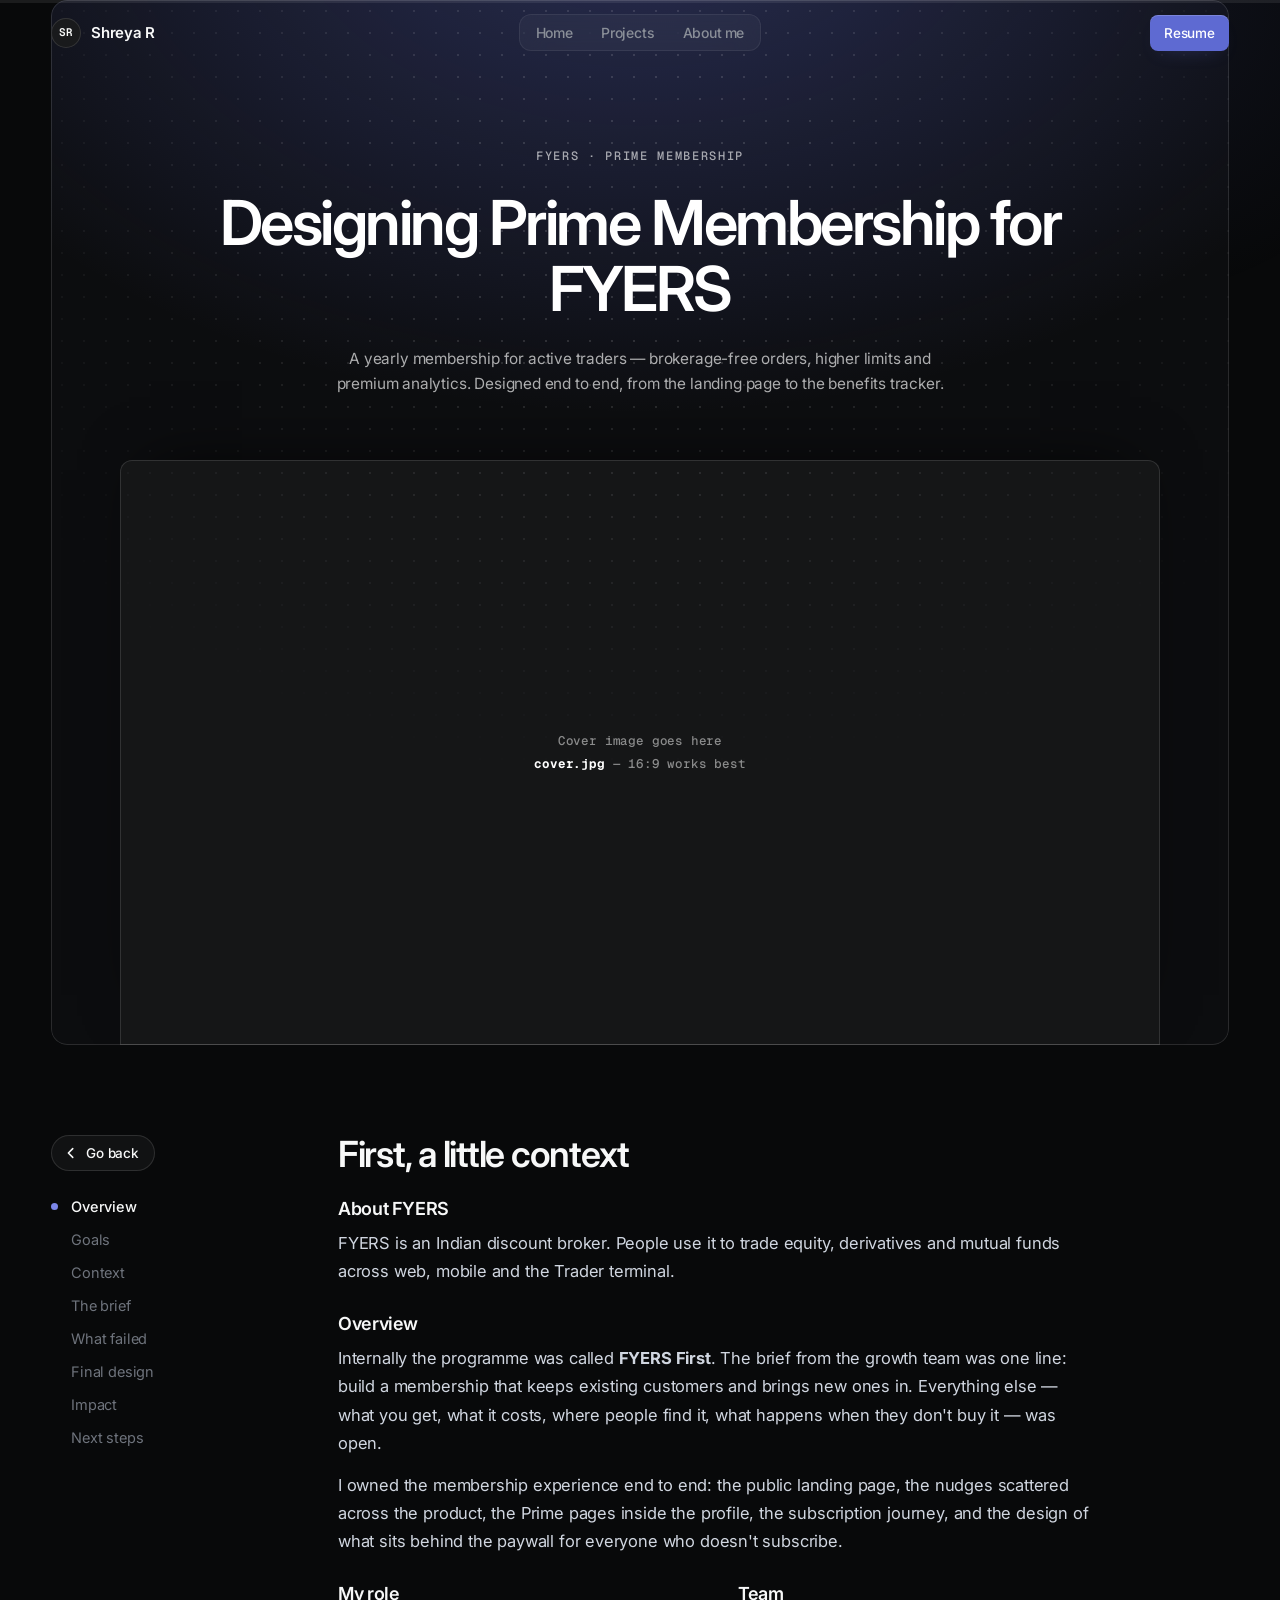
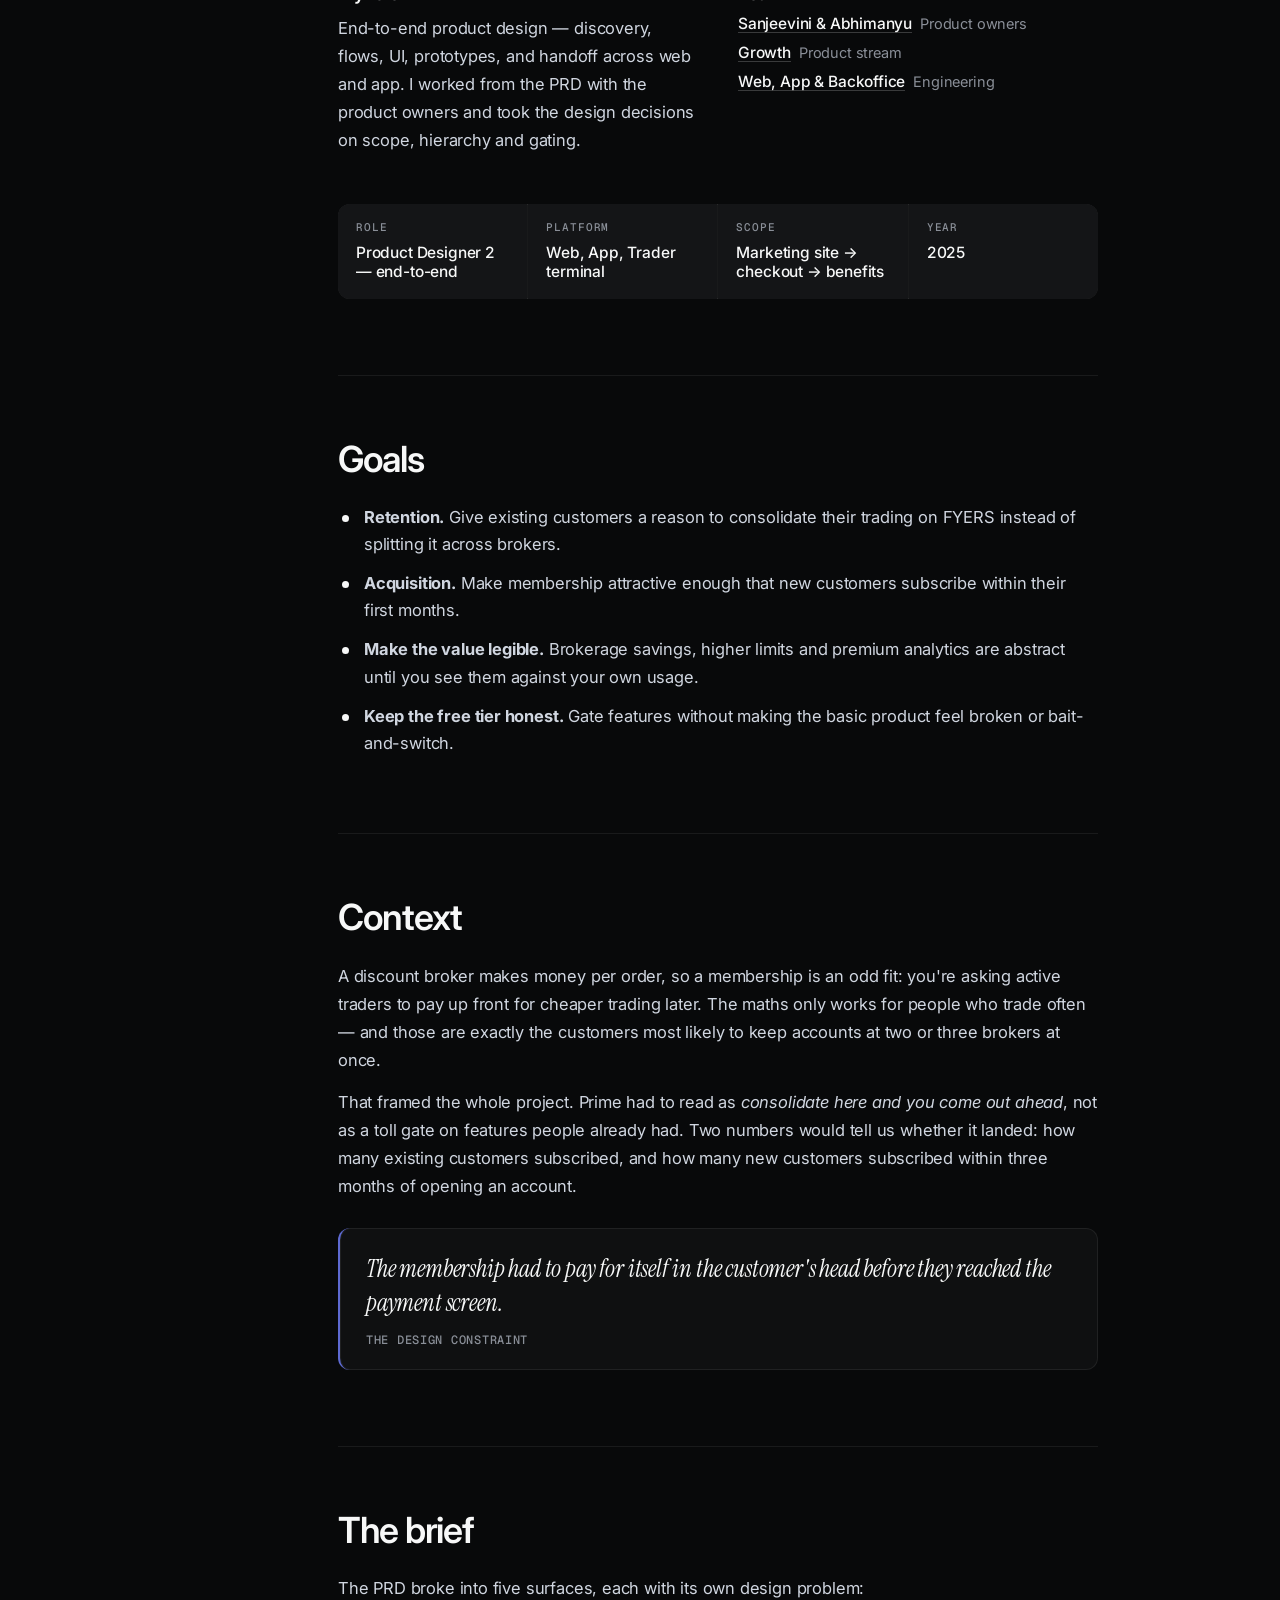
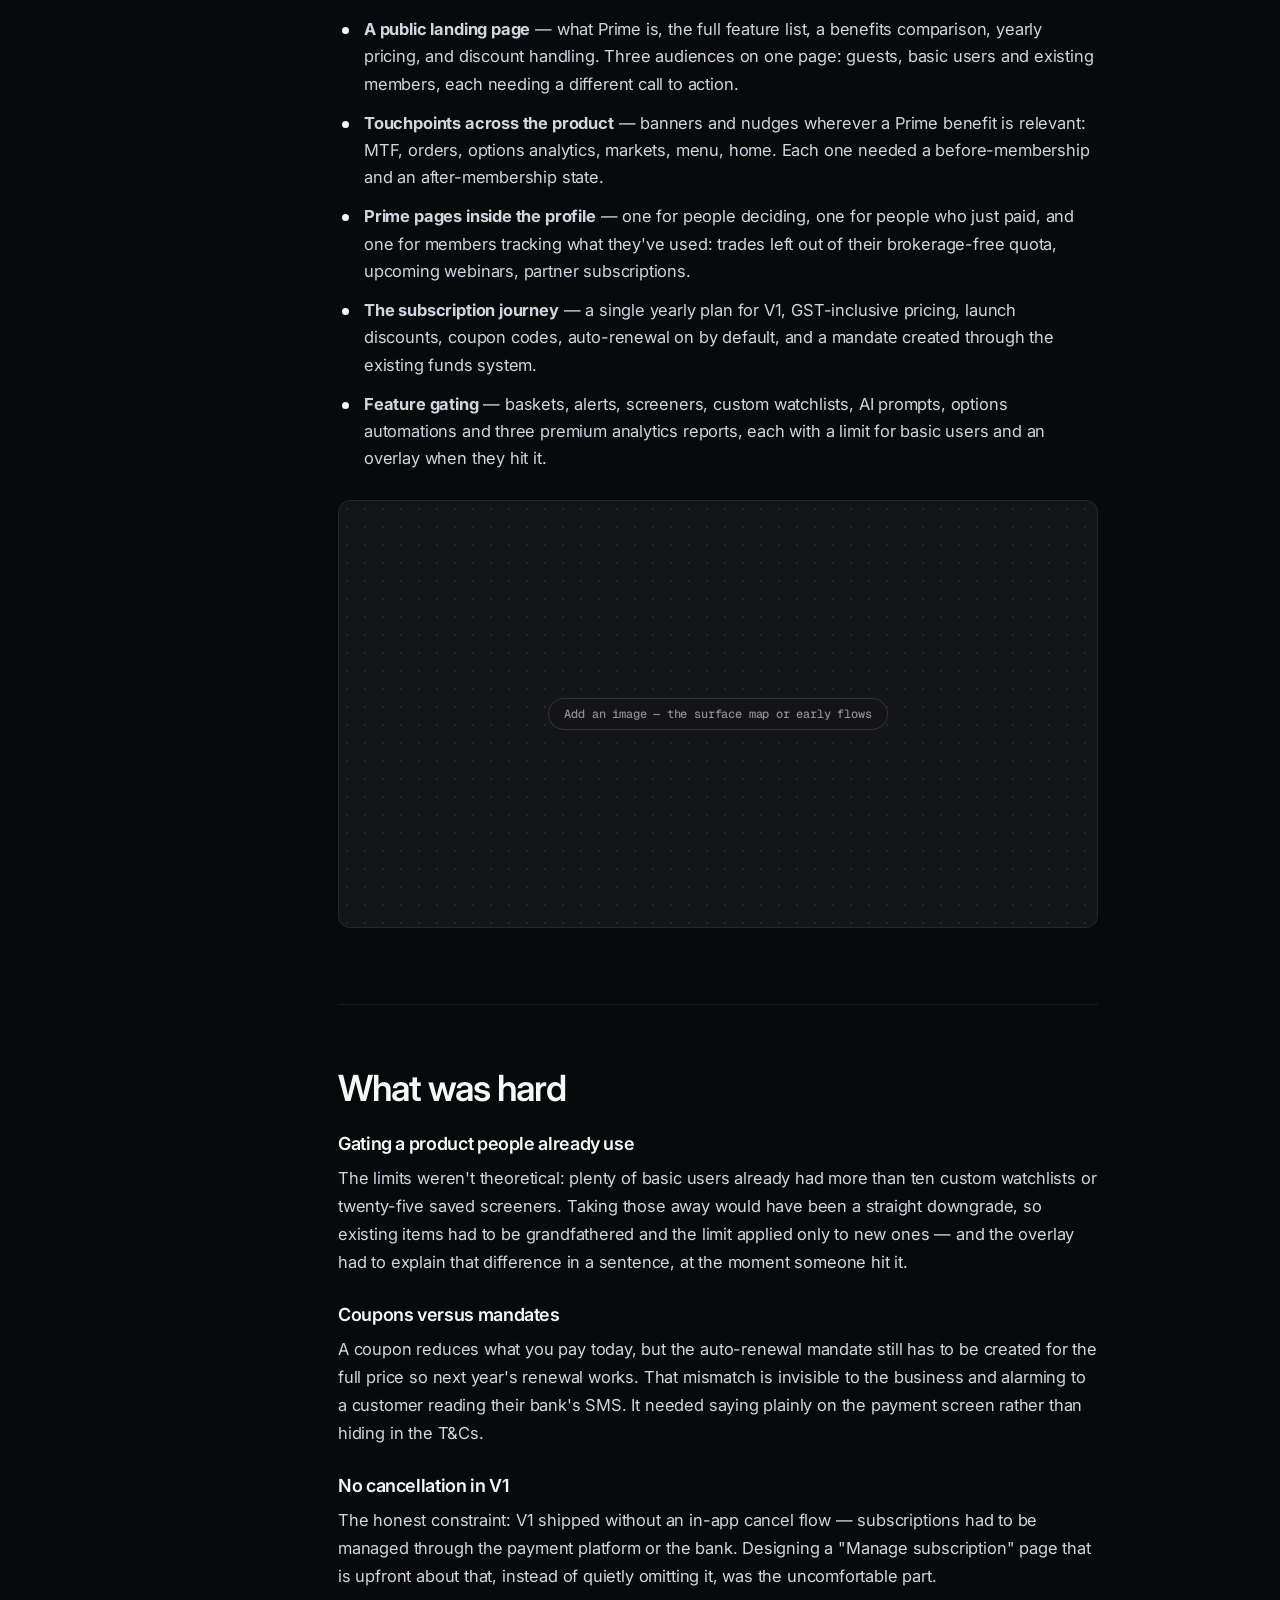
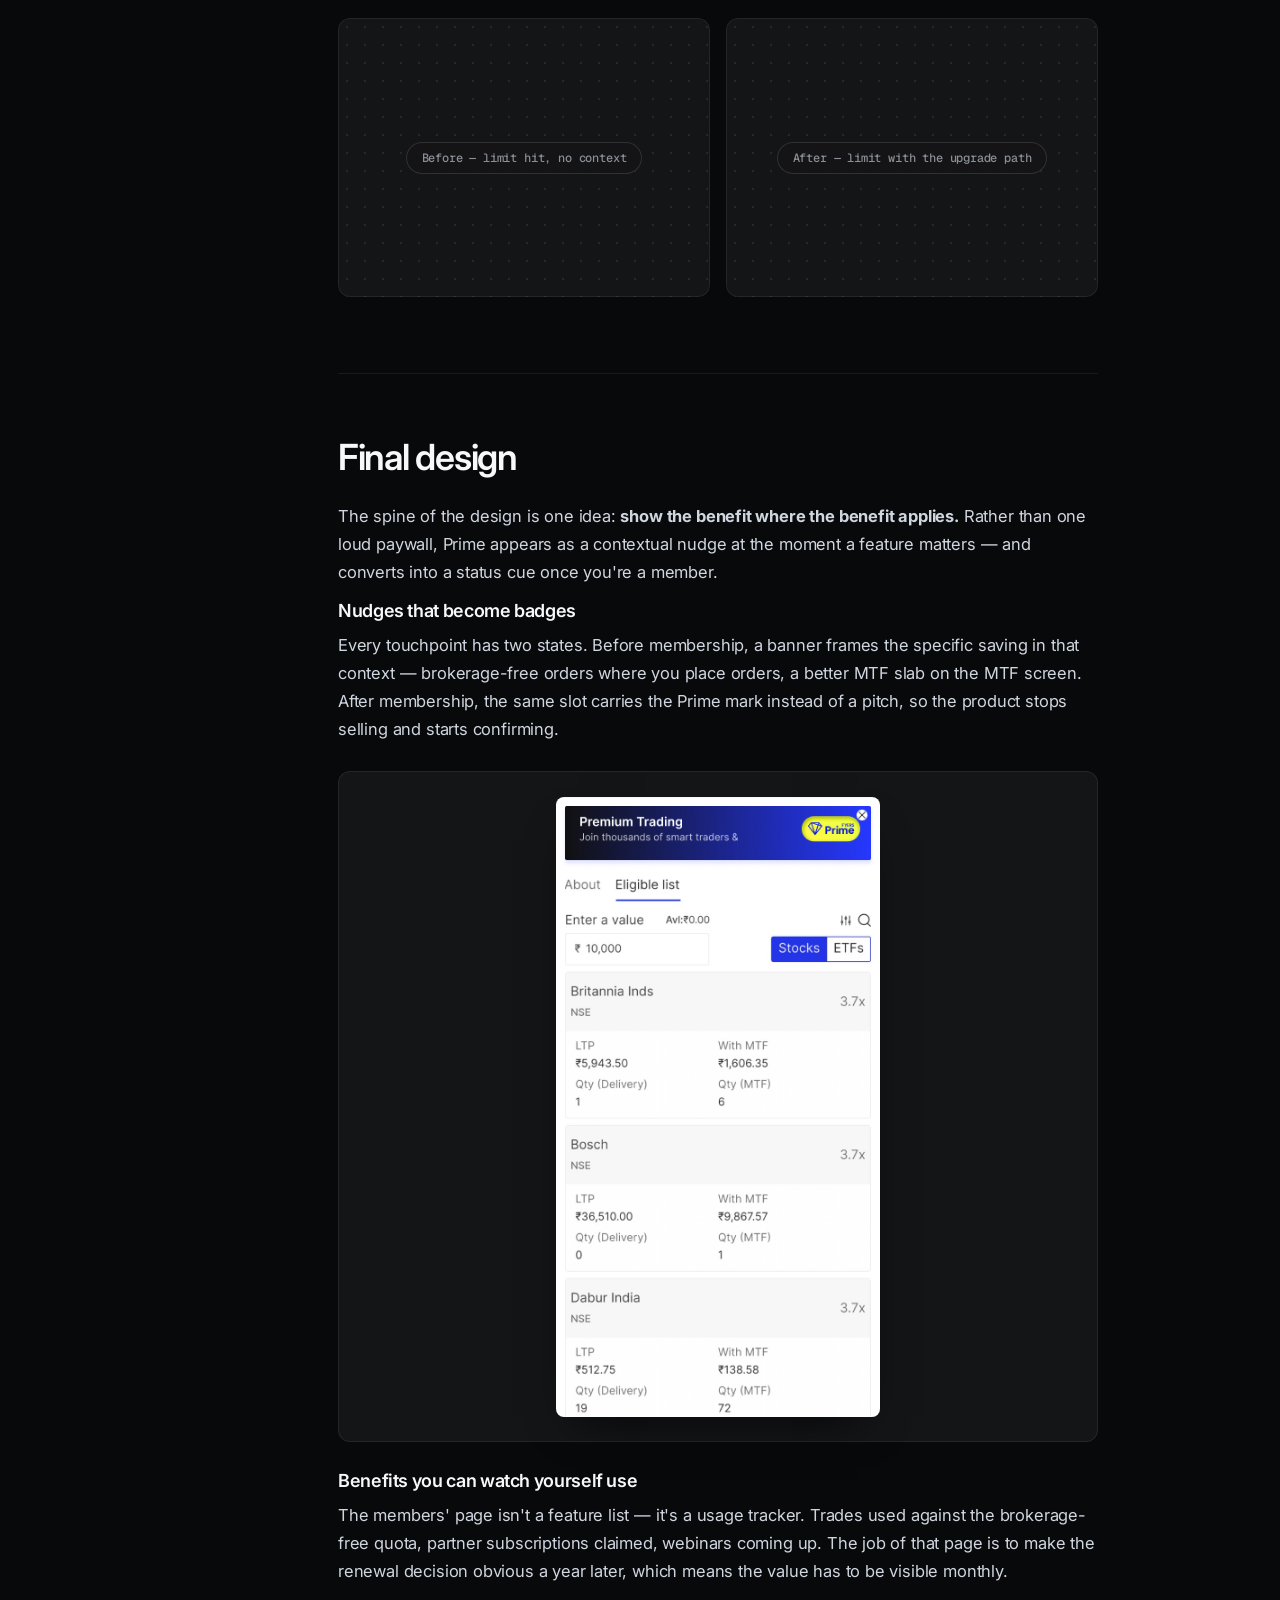
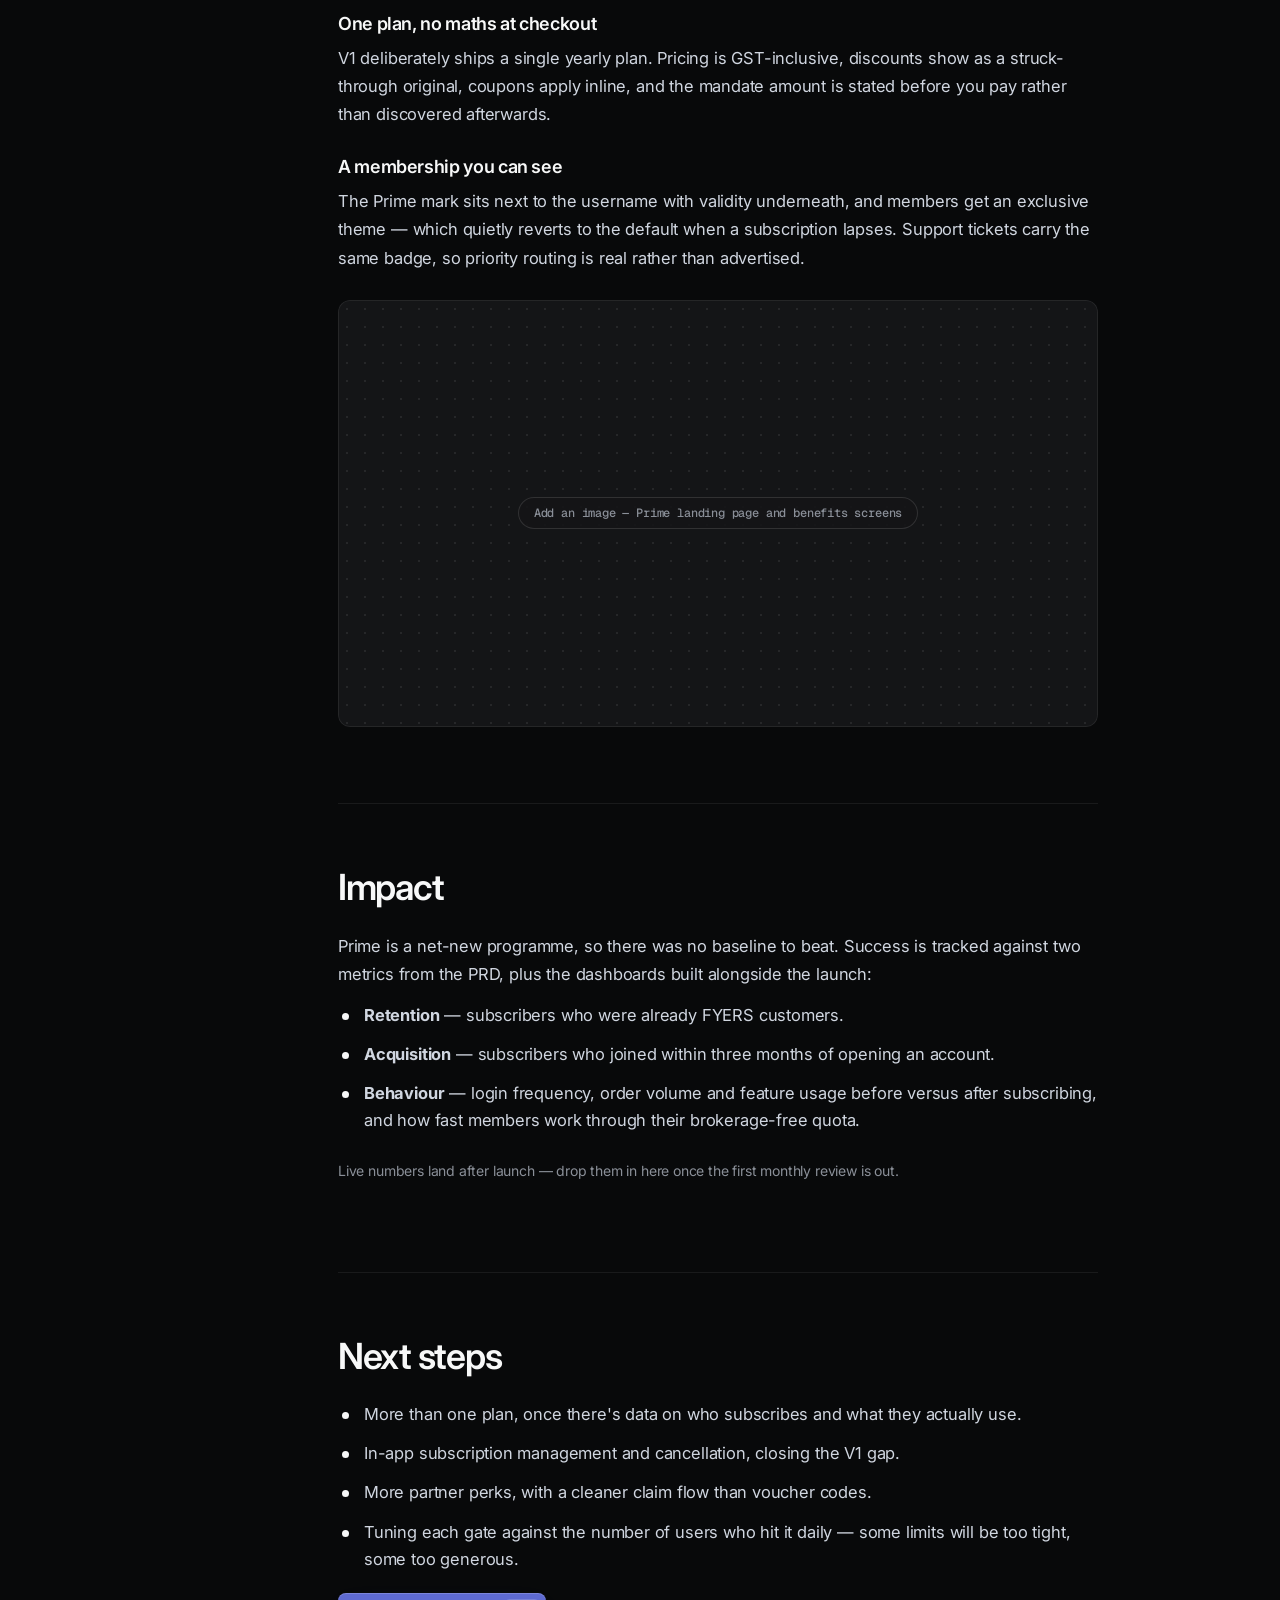
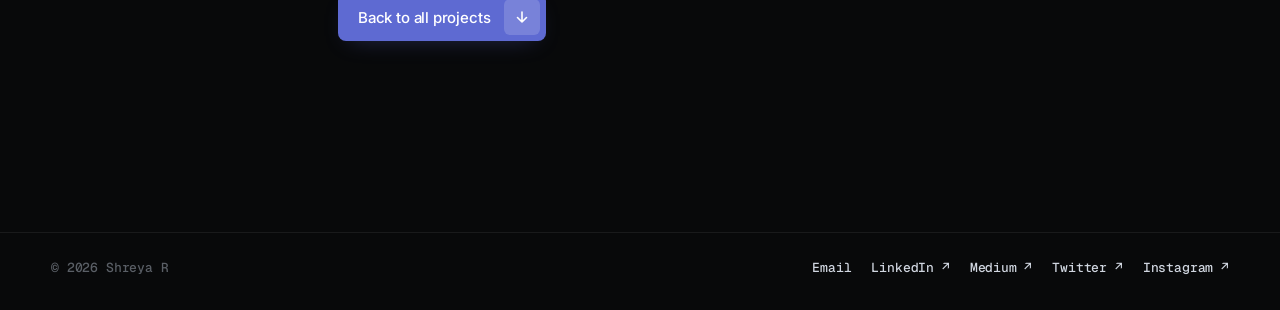
==== case-fyers-prime.html @ da489a70 "Add portfolio site: dark Linear-style design Hero with interactive dot grid and flip-to-reveal ID ba" ====
<!DOCTYPE html>
<html lang="en">
<head>
  <meta charset="UTF-8" />
  <meta name="viewport" content="width=device-width, initial-scale=1.0" />
  <title>Prime Membership for FYERS — Shreya R</title>
  <meta name="description" content="Case study: designing Prime membership for FYERS — plan comparison, pricing and the upgrade flow." />
  <meta name="theme-color" content="#f7f7f5" />
  <script>document.documentElement.classList.add('js')</script>
  <link rel="preconnect" href="https://fonts.googleapis.com" />
  <link rel="preconnect" href="https://fonts.gstatic.com" crossorigin />
  <link href="https://fonts.googleapis.com/css2?family=Inter:wght@400;500;600;700&family=Geist+Mono:wght@400;500&family=Instrument+Serif:ital@0;1&family=Caveat:wght@500;600&display=swap" rel="stylesheet" />
  <link rel="stylesheet" href="styles.css" />
  <link rel="stylesheet" href="case.css" />
</head>
<body class="case-page">

  <!-- Reading progress -->
  <div class="progress" aria-hidden="true"><span id="progressBar"></span></div>

  <a class="skip" href="#overview">Skip to content</a>

  <!-- NAV -->
  <header class="nav" id="nav">
    <a href="index.html#home" class="nav__logo" aria-label="Shreya R — home">
      <span class="nav__avatar" aria-hidden="true">SR</span>
      <span class="nav__name">Shreya R</span>
    </a>
    <nav class="nav__tabs" aria-label="Primary">
      <span class="nav__pill" aria-hidden="true"></span>
      <a href="index.html#home">Home</a>
      <a href="index.html#work" class="is-active" aria-current="true">Projects</a>
      <a href="index.html#about">About<span class="nav__long"> me</span></a>
    </nav>
    <a class="nav__resume" href="https://drive.google.com/file/d/1bgh8Nef4t42Xf_6Ved0tOeXRxqjm5tXZ/view?usp=sharing" target="_blank" rel="noopener">
      Resume
    </a>
  </header>

  <!-- ═══════════════════════════ BANNER ═══════════════════════════ -->
  <section class="banner">
    <div class="banner__inner">
      <p class="banner__eyebrow">FYERS · Prime Membership</p>
      <h1 class="banner__title">Designing Prime Membership for FYERS</h1>
      <p class="banner__sub">A yearly membership for active traders — brokerage-free orders, higher limits and premium analytics. Designed end to end, from the landing page to the benefits tracker.</p>
    </div>
    <figure class="banner__frame">
      <span class="banner__ph">Cover image goes here<br /><b>cover.jpg</b> — 16:9 works best</span>
    </figure>
  </section>

  <!-- ═══════════════════════════ CASE BODY ═══════════════════════════ -->
  <div class="case container">

    <aside class="case__side">
      <a class="back" href="index.html#work">
        <svg viewBox="0 0 16 16" aria-hidden="true"><path d="M10 3 5 8l5 5"/></svg>
        Go back
      </a>
      <nav class="toc" id="toc" aria-label="Sections">
        <a href="#overview" class="is-active">Overview</a>
        <a href="#goals">Goals</a>
        <a href="#context">Context</a>
        <a href="#brief">The brief</a>
        <a href="#failed">What failed</a>
        <a href="#design">Final design</a>
        <a href="#impact">Impact</a>
        <a href="#next">Next steps</a>
      </nav>
    </aside>

    <main class="case__body">

      <section id="overview" class="sec">
        <h2 class="sec__title">First, a little context</h2>

        <h3>About FYERS</h3>
        <p>FYERS is an Indian discount broker. People use it to trade equity, derivatives and mutual funds across web, mobile and the Trader terminal.</p>

        <h3>Overview</h3>
        <p>Internally the programme was called <b>FYERS First</b>. The brief from the growth team was one line: build a membership that keeps existing customers and brings new ones in. Everything else — what you get, what it costs, where people find it, what happens when they don't buy it — was open.</p>
        <p>I owned the membership experience end to end: the public landing page, the nudges scattered across the product, the Prime pages inside the profile, the subscription journey, and the design of what sits behind the paywall for everyone who doesn't subscribe.</p>

        <div class="split">
          <div>
            <h3>My role</h3>
            <p>End-to-end product design — discovery, flows, UI, prototypes, and handoff across web and app. I worked from the PRD with the product owners and took the design decisions on scope, hierarchy and gating.</p>
          </div>
          <div>
            <h3>Team</h3>
            <ul class="people">
              <li><b>Sanjeevini &amp; Abhimanyu</b> <span>Product owners</span></li>
              <li><b>Growth</b> <span>Product stream</span></li>
              <li><b>Web, App &amp; Backoffice</b> <span>Engineering</span></li>
            </ul>
          </div>
        </div>

        <dl class="facts">
          <div><dt>Role</dt><dd>Product Designer 2 — end-to-end</dd></div>
          <div><dt>Platform</dt><dd>Web, App, Trader terminal</dd></div>
          <div><dt>Scope</dt><dd>Marketing site → checkout → benefits</dd></div>
          <div><dt>Year</dt><dd>2025</dd></div>
        </dl>
      </section>

      <section id="goals" class="sec">
        <h2 class="sec__title">Goals</h2>
        <ul class="list">
          <li><b>Retention.</b> Give existing customers a reason to consolidate their trading on FYERS instead of splitting it across brokers.</li>
          <li><b>Acquisition.</b> Make membership attractive enough that new customers subscribe within their first months.</li>
          <li><b>Make the value legible.</b> Brokerage savings, higher limits and premium analytics are abstract until you see them against your own usage.</li>
          <li><b>Keep the free tier honest.</b> Gate features without making the basic product feel broken or bait-and-switch.</li>
        </ul>
      </section>

      <section id="context" class="sec">
        <h2 class="sec__title">Context</h2>
        <p>A discount broker makes money per order, so a membership is an odd fit: you're asking active traders to pay up front for cheaper trading later. The maths only works for people who trade often — and those are exactly the customers most likely to keep accounts at two or three brokers at once.</p>
        <p>That framed the whole project. Prime had to read as <i>consolidate here and you come out ahead</i>, not as a toll gate on features people already had. Two numbers would tell us whether it landed: how many existing customers subscribed, and how many new customers subscribed within three months of opening an account.</p>
        <blockquote class="quote">The membership had to pay for itself in the customer's head before they reached the payment screen.<cite>The design constraint</cite></blockquote>
      </section>

      <section id="brief" class="sec">
        <h2 class="sec__title">The brief</h2>
        <p>The PRD broke into five surfaces, each with its own design problem:</p>
        <ul class="list">
          <li><b>A public landing page</b> — what Prime is, the full feature list, a benefits comparison, yearly pricing, and discount handling. Three audiences on one page: guests, basic users and existing members, each needing a different call to action.</li>
          <li><b>Touchpoints across the product</b> — banners and nudges wherever a Prime benefit is relevant: MTF, orders, options analytics, markets, menu, home. Each one needed a before-membership and an after-membership state.</li>
          <li><b>Prime pages inside the profile</b> — one for people deciding, one for people who just paid, and one for members tracking what they've used: trades left out of their brokerage-free quota, upcoming webinars, partner subscriptions.</li>
          <li><b>The subscription journey</b> — a single yearly plan for V1, GST-inclusive pricing, launch discounts, coupon codes, auto-renewal on by default, and a mandate created through the existing funds system.</li>
          <li><b>Feature gating</b> — baskets, alerts, screeners, custom watchlists, AI prompts, options automations and three premium analytics reports, each with a limit for basic users and an overlay when they hit it.</li>
        </ul>
        <figure class="shot"><span>Add an image — the surface map or early flows</span></figure>
      </section>

      <section id="failed" class="sec">
        <h2 class="sec__title">What was hard</h2>

        <h3>Gating a product people already use</h3>
        <p>The limits weren't theoretical: plenty of basic users already had more than ten custom watchlists or twenty-five saved screeners. Taking those away would have been a straight downgrade, so existing items had to be grandfathered and the limit applied only to new ones — and the overlay had to explain that difference in a sentence, at the moment someone hit it.</p>

        <h3>Coupons versus mandates</h3>
        <p>A coupon reduces what you pay today, but the auto-renewal mandate still has to be created for the full price so next year's renewal works. That mismatch is invisible to the business and alarming to a customer reading their bank's SMS. It needed saying plainly on the payment screen rather than hiding in the T&amp;Cs.</p>

        <h3>No cancellation in V1</h3>
        <p>The honest constraint: V1 shipped without an in-app cancel flow — subscriptions had to be managed through the payment platform or the bank. Designing a "Manage subscription" page that is upfront about that, instead of quietly omitting it, was the uncomfortable part.</p>
        <div class="compare">
          <figure class="shot shot--sm"><span>Before — limit hit, no context</span></figure>
          <figure class="shot shot--sm"><span>After — limit with the upgrade path</span></figure>
        </div>
      </section>

      <section id="design" class="sec">
        <h2 class="sec__title">Final design</h2>
        <p>The spine of the design is one idea: <b>show the benefit where the benefit applies.</b> Rather than one loud paywall, Prime appears as a contextual nudge at the moment a feature matters — and converts into a status cue once you're a member.</p>

        <h3>Nudges that become badges</h3>
        <p>Every touchpoint has two states. Before membership, a banner frames the specific saving in that context — brokerage-free orders where you place orders, a better MTF slab on the MTF screen. After membership, the same slot carries the Prime mark instead of a pitch, so the product stops selling and starts confirming.</p>
        <figure class="shot shot--has-img">
          <img src="img/prime-mobile.png" alt="Prime touchpoint banner on the MTF screen" loading="lazy" />
        </figure>

        <h3>Benefits you can watch yourself use</h3>
        <p>The members' page isn't a feature list — it's a usage tracker. Trades used against the brokerage-free quota, partner subscriptions claimed, webinars coming up. The job of that page is to make the renewal decision obvious a year later, which means the value has to be visible monthly.</p>

        <h3>One plan, no maths at checkout</h3>
        <p>V1 deliberately ships a single yearly plan. Pricing is GST-inclusive, discounts show as a struck-through original, coupons apply inline, and the mandate amount is stated before you pay rather than discovered afterwards.</p>

        <h3>A membership you can see</h3>
        <p>The Prime mark sits next to the username with validity underneath, and members get an exclusive theme — which quietly reverts to the default when a subscription lapses. Support tickets carry the same badge, so priority routing is real rather than advertised.</p>
        <figure class="shot"><span>Add an image — Prime landing page and benefits screens</span></figure>
      </section>

      <section id="impact" class="sec">
        <h2 class="sec__title">Impact</h2>
        <p>Prime is a net-new programme, so there was no baseline to beat. Success is tracked against two metrics from the PRD, plus the dashboards built alongside the launch:</p>
        <ul class="list">
          <li><b>Retention</b> — subscribers who were already FYERS customers.</li>
          <li><b>Acquisition</b> — subscribers who joined within three months of opening an account.</li>
          <li><b>Behaviour</b> — login frequency, order volume and feature usage before versus after subscribing, and how fast members work through their brokerage-free quota.</li>
        </ul>
        <p class="note">Live numbers land after launch — drop them in here once the first monthly review is out.</p>
      </section>

      <section id="next" class="sec">
        <h2 class="sec__title">Next steps</h2>
        <ul class="list">
          <li>More than one plan, once there's data on who subscribes and what they actually use.</li>
          <li>In-app subscription management and cancellation, closing the V1 gap.</li>
          <li>More partner perks, with a cleaner claim flow than voucher codes.</li>
          <li>Tuning each gate against the number of users who hit it daily — some limits will be too tight, some too generous.</li>
        </ul>
        <a class="btn btn--primary next-case" href="index.html#work">
          Back to all projects
          <span class="btn__arrow" aria-hidden="true">
            <svg viewBox="0 0 16 16"><path d="M8 3v10M3.5 8.5 8 13l4.5-4.5"/></svg>
            <svg viewBox="0 0 16 16"><path d="M8 3v10M3.5 8.5 8 13l4.5-4.5"/></svg>
          </span>
        </a>
      </section>

    </main>
  </div>

  <footer class="foot">
    <div class="container foot__inner">
      <span>© 2026 Shreya R</span>
      <nav class="foot__links" aria-label="Elsewhere">
        <a href="mailto:rshreya.design@gmail.com">Email</a>
        <a href="https://www.linkedin.com/in/r-shreya" target="_blank" rel="noopener">LinkedIn ↗</a>
        <a href="https://medium.com/@shreyar18" target="_blank" rel="noopener">Medium ↗</a>
        <a href="https://twitter.com/__shreyar__" target="_blank" rel="noopener">Twitter ↗</a>
        <a href="https://www.instagram.com/siireya.design/" target="_blank" rel="noopener">Instagram ↗</a>
      </nav>
    </div>
  </footer>

  <script src="script.js"></script>
  <script src="case.js"></script>
</body>
</html>
---- styles.css ----
/* ═════════════════════════════ TOKENS ═════════════════════════════ */
/* Dark, Linear-inspired: near-black canvas, hairline borders, monochrome accent */
:root {
  --bg: #08090a;
  --bg-2: #0c0d0e;
  --surface: #0f1011;
  --surface-2: #141517;
  --surface-3: #191a1c;
  --line: rgba(255, 255, 255, 0.07);
  --line-2: rgba(255, 255, 255, 0.12);
  --line-3: rgba(255, 255, 255, 0.2);
  --text: #f7f8f8;
  --body: #d0d6e0;
  --muted: #8a8f98;
  --muted-2: #6e737c;
  --dim: #5a5f66;

  --brand: #5e6ad2;
  --brand-hi: #7b86e8;
  --brand-soft: rgba(94, 106, 210, 0.16);
  --brand-glow: rgba(94, 106, 210, 0.42);

  --font: 'Inter', ui-sans-serif, system-ui, -apple-system, 'Segoe UI', Roboto, sans-serif;
  --mono: 'Geist Mono', ui-monospace, SFMono-Regular, Menlo, Consolas, monospace;
  --serif: 'Instrument Serif', 'Times New Roman', Georgia, serif;
  --hand: 'Caveat', 'Segoe Script', cursive;

  --r-sm: 6px;
  --r-md: 8px;
  --r-lg: 12px;
  --r-xl: 16px;

  --ease: cubic-bezier(0.2, 0.8, 0.2, 1);
  --gutter: clamp(16px, 4vw, 56px);
  --max: 1280px;

  color-scheme: dark;
}

*, *::before, *::after { box-sizing: border-box; }
html { scroll-behavior: smooth; }
body {
  margin: 0;
  position: relative;
  background: var(--bg);
  color: var(--text);
  font-family: var(--font);
  font-size: 16px;
  letter-spacing: -0.011em;
  -webkit-font-smoothing: antialiased;
  -moz-osx-font-smoothing: grayscale;
  overflow-x: hidden;
}
/* Ambient glow, the way Linear lights its pages from above */
body::before {
  content: ""; position: fixed; inset: 0 0 auto; height: 70vh; z-index: -1;
  pointer-events: none;
  background:
    radial-gradient(60% 100% at 50% -18%, rgba(94, 106, 210, 0.2), transparent 70%),
    radial-gradient(40% 70% at 85% 0%, rgba(94, 106, 210, 0.1), transparent 70%);
}
a { color: inherit; text-decoration: none; }
img, svg { max-width: 100%; }
::selection { background: var(--brand); color: #fff; }

.skip {
  position: absolute; left: 16px; top: -60px; z-index: 100;
  padding: 10px 14px; border-radius: var(--r-md); background: var(--text); color: #08090a; font-weight: 500;
}
.skip:focus { top: 16px; }

:focus-visible { outline: 2px solid var(--brand-hi); outline-offset: 3px; }

.container { max-width: var(--max); margin: 0 auto; }
.label {
  margin: 0;
  font: 500 12px/1 var(--mono);
  letter-spacing: 0.08em;
  text-transform: uppercase;
  color: var(--muted);
}

/* ═════════════════════════════ NAV ═════════════════════════════ */
.nav {
  position: fixed; inset: 0 0 auto; z-index: 50;
  display: grid; grid-template-columns: 1fr auto 1fr; align-items: center; gap: 16px;
  padding: 14px var(--gutter);
  transition: background-color .4s, box-shadow .4s;
}
.nav.is-scrolled {
  background: rgba(8, 9, 10, 0.72);
  -webkit-backdrop-filter: blur(14px) saturate(1.2);
  backdrop-filter: blur(14px) saturate(1.2);
  box-shadow: 0 1px 0 var(--line);
}
.nav__logo { display: flex; align-items: center; gap: 10px; font-size: 15px; font-weight: 600; letter-spacing: -0.02em; }
.nav__avatar {
  width: 30px; height: 30px; border-radius: 50%;
  display: grid; place-items: center;
  background: var(--surface-3); color: var(--text);
  box-shadow: inset 0 0 0 1px var(--line-2);
  font: 600 11px/1 var(--mono); letter-spacing: 0.02em;
  transition: transform .5s var(--ease);
}
.nav__logo:hover .nav__avatar { transform: scale(1.08); }

.nav__tabs {
  position: relative; justify-self: center;
  display: flex; align-items: center;
  padding: 3px;
  border-radius: var(--r-lg);
  background: rgba(255, 255, 255, 0.04);
  -webkit-backdrop-filter: blur(12px);
  backdrop-filter: blur(12px);
  box-shadow: inset 0 0 0 1px var(--line);
}
.nav__tabs a {
  position: relative; z-index: 1;
  display: inline-flex; align-items: center; gap: 3px;
  padding: 7px 14px;
  border-radius: var(--r-md);
  font-size: 14px; font-weight: 500; white-space: nowrap;
  color: var(--muted);
  transition: color .35s var(--ease);
}
.nav__tabs a:hover { color: var(--text); }
.nav__tabs a.is-pill { color: #08090a; }
.nav__pill {
  position: absolute; top: 3px; bottom: 3px; left: 0;
  width: 0; border-radius: var(--r-md);
  background: var(--text);
  opacity: 0;
  transition: transform .5s var(--ease), width .5s var(--ease), opacity .3s;
}
html:not(.js) .nav__tabs a.is-active { background: var(--text); color: #08090a; }

.nav__resume {
  justify-self: end;
  display: inline-flex; align-items: center; gap: 8px;
  height: 36px; padding: 0 14px;
  border-radius: var(--r-md);
  background: var(--brand); color: #fff;
  font-size: 13.5px; font-weight: 500; white-space: nowrap;
  box-shadow: inset 0 1px 0 rgba(255, 255, 255, 0.18), 0 8px 20px -12px var(--brand-glow);
  transition: background-color .3s, box-shadow .3s;
}
.nav__resume svg { width: 14px; height: 14px; fill: none; stroke: currentColor; stroke-width: 1.6; stroke-linecap: round; stroke-linejoin: round; transition: transform .4s var(--ease); }
.nav__resume:hover { background: var(--brand-hi); box-shadow: inset 0 1px 0 rgba(255, 255, 255, 0.22), 0 12px 26px -12px var(--brand-glow); }
.nav__resume:hover svg { transform: translateY(2px); }

/* ═════════════════════════════ HERO ═════════════════════════════ */
.hero {
  position: relative;
  isolation: isolate;
  min-height: 100vh;
  min-height: 100svh;
  display: grid; grid-template-rows: 1fr auto;
  padding: 120px var(--gutter) 28px;
  overflow: hidden;
}
.hero__dots {
  position: absolute; inset: 0; z-index: -2;
  width: 100%; height: 100%;
  display: block;
  pointer-events: none;
  -webkit-mask-image: radial-gradient(ellipse 95% 85% at 55% 45%, #000 45%, transparent 100%);
  mask-image: radial-gradient(ellipse 95% 85% at 55% 45%, #000 45%, transparent 100%);
}
.hero__shade {
  position: absolute; inset: 0; z-index: -1; pointer-events: none;
  background:
    radial-gradient(ellipse 48% 40% at 24% 48%, rgba(8, 9, 10, 0.75), transparent 75%),
    linear-gradient(to bottom, transparent 70%, var(--bg));
}
.hero__inner {
  align-self: center;
  width: 100%; max-width: var(--max); margin: 0 auto;
  display: grid; grid-template-columns: minmax(0, 1.15fr) minmax(0, 0.85fr);
  align-items: center;
  gap: clamp(32px, 5vw, 80px);
}

.hero__chip {
  display: inline-flex; align-items: center; flex-wrap: wrap; gap: 10px;
  margin: 0 0 clamp(20px, 2.6vw, 32px);
  padding: 7px 14px 7px 11px;
  border-radius: 999px;
  background: rgba(255, 255, 255, 0.04);
  box-shadow: inset 0 0 0 1px var(--line-2);
  -webkit-backdrop-filter: blur(8px);
  backdrop-filter: blur(8px);
  font: 500 13px/1 var(--mono);
  color: var(--body);
}
.hero__chip b { color: var(--text); font-weight: 600; }
.hero__chip-sep { width: 1px; height: 13px; background: var(--line-2); }
.pulse {
  position: relative; flex: none;
  width: 7px; height: 7px; border-radius: 50%;
  background: var(--brand-hi);
}
.pulse::after {
  content: ""; position: absolute; inset: 0; border-radius: inherit;
  background: var(--brand-hi);
  animation: pulse 2.2s var(--ease) infinite;
}
@keyframes pulse { to { transform: scale(3.2); opacity: 0; } }

.hero__title {
  margin: 0;
  font-size: clamp(38px, 5.6vw, 78px);
  font-weight: 600;
  line-height: 1.04;
  letter-spacing: -0.05em;
}
.hero__title .line {
  display: block;
  overflow: hidden;
  padding: 0 0.06em 0.12em 0;
  margin-bottom: -0.12em;
}
.hero__title .line > span { display: inline-block; }
.hero__title em {
  color: var(--brand-hi);
  font-family: var(--serif);
  font-style: italic;
  font-weight: 400;
  font-size: 1.1em;
  letter-spacing: -0.02em;
  padding-right: 0.03em;
}
.hero.is-settled .hero__title .line { overflow: visible; }

/* Rotating word — all options stack in one grid cell so the line never jumps */
.rotator { display: inline-grid; vertical-align: top; }
.rotator em {
  grid-area: 1 / 1;
  justify-self: start;
  font-family: var(--serif);
  font-style: italic;
  font-weight: 400;
  font-size: 1.12em;
  letter-spacing: -0.02em;
  opacity: 0;
  transform: translateY(0.3em) rotate(-1.5deg);
  transition: opacity .5s var(--ease), transform .6s var(--ease);
}
.rotator em.is-in { opacity: 1; transform: none; }
.rotator em.is-out { opacity: 0; transform: translateY(-0.35em) rotate(1.5deg); }

.hero__sub {
  max-width: 48ch;
  margin: clamp(22px, 2.4vw, 30px) 0 0;
  font-size: clamp(15.5px, 1.2vw, 17.5px);
  line-height: 1.65;
  color: var(--muted);
}
.hero__sub a {
  color: var(--text);
  font-weight: 500;
  box-shadow: inset 0 -1px 0 var(--line-3);
  transition: box-shadow .3s;
}
.hero__sub a:hover { box-shadow: inset 0 -1px 0 var(--text); }

.hero__actions { display: flex; flex-wrap: wrap; gap: 10px; margin-top: clamp(26px, 3vw, 36px); }

.hero__stack { display: flex; align-items: center; flex-wrap: wrap; gap: 10px 18px; margin-top: clamp(28px, 3.4vw, 44px); }
.hand { font-family: var(--hand); font-size: 20px; line-height: 1; color: var(--muted); transform: rotate(-2deg); }
.stack { display: flex; flex-wrap: wrap; gap: 8px; margin: 0; padding: 0; list-style: none; }
.stack li {
  width: 38px; height: 38px; border-radius: var(--r-md);
  display: grid; place-items: center;
  background: var(--surface-2);
  box-shadow: inset 0 0 0 1px var(--line);
  font: 500 12.5px/1 var(--font); letter-spacing: -0.02em;
  color: var(--muted);
  transition: transform .4s var(--ease), color .3s, box-shadow .3s;
}
.stack li:hover {
  transform: translateY(-4px);
  color: var(--text);
  background: var(--surface-3);
  box-shadow: inset 0 0 0 1px var(--line-3);
}
.sr-only { position: absolute; width: 1px; height: 1px; padding: 0; margin: -1px; overflow: hidden; clip: rect(0 0 0 0); white-space: nowrap; border: 0; }

/* Polaroid */
.hero__right { display: flex; justify-content: center; }
.polaroid {
  margin: 0;
  width: min(330px, 100%);
  padding: 14px 14px 16px;
  border-radius: 4px;
  background: #fff;
  box-shadow: 0 1px 2px rgba(0, 0, 0, 0.4), 0 34px 70px -28px rgba(0, 0, 0, 0.95);
  rotate: -3deg;
  transition: rotate .6s var(--ease), translate .6s var(--ease), box-shadow .6s var(--ease);
}
.polaroid:hover {
  rotate: 0deg;
  translate: 0 -8px;
  box-shadow: 0 1px 2px rgba(0, 0, 0, 0.06), 0 44px 70px -30px rgba(20, 20, 30, 0.55);
}
.polaroid__frame {
  position: relative;
  aspect-ratio: 4 / 5;
  display: grid; place-items: center;
  border-radius: 2px;
  overflow: hidden;
  background: #e9e9e6;
  box-shadow: inset 0 0 0 1px rgba(0, 0, 0, 0.08);
}
.polaroid__frame img { width: 100%; height: 100%; object-fit: cover; display: block; }
.polaroid__ph { display: none; padding: 20px; text-align: center; font: 500 12px/1.7 var(--mono); color: #6e737c; }
.polaroid__ph b { color: #08090a; }
.polaroid.no-photo img { display: none; }
.polaroid.no-photo .polaroid__ph { display: block; }
.polaroid figcaption { margin-top: 14px; text-align: center; font-family: var(--hand); font-size: 20px; color: #3a3a38; }

.hero__bottom {
  width: 100%; max-width: var(--max);
  margin: clamp(28px, 4vh, 52px) auto 0;
  display: flex; justify-content: space-between; align-items: center; flex-wrap: wrap;
  gap: 14px 32px;
  font: 500 12px/1 var(--mono);
  letter-spacing: 0.04em;
  color: var(--muted);
}
.hero__clients { display: flex; align-items: center; flex-wrap: wrap; gap: 10px 28px; }
.hero__clients b {
  font: 600 17px/1 var(--font);
  letter-spacing: -0.03em;
  color: var(--text);
  opacity: .5;
  transition: opacity .3s;
}
.hero__clients b:hover { opacity: 1; }
.hero__meta { display: flex; align-items: center; gap: 24px; }
.hero__meta time { color: var(--text); font-variant-numeric: tabular-nums; }
@media (hover: none) { .hint-fine { display: none; } }

/* Intro animation */
.js .hero__title .line > span {
  transform: translateY(110%);
  transition: transform 1.1s var(--ease) var(--d, 0s);
}
.js .hero .fade {
  opacity: 0;
  transform: translateY(14px);
  transition: opacity .9s var(--ease) var(--d, 0s), transform .9s var(--ease) var(--d, 0s);
}
.js .hero.is-ready .hero__title .line > span,
.js .hero.is-ready .fade { transform: none; opacity: 1; }

/* ═════════════════════════════ BUTTONS ═════════════════════════════ */
.btn {
  display: inline-flex; align-items: center; gap: 14px;
  height: 48px;
  border: 0; border-radius: var(--r-md);
  font: 500 15px/1 var(--font); letter-spacing: -0.012em;
  white-space: nowrap;
  cursor: pointer;
  transition: translate .45s var(--ease), background-color .3s, box-shadow .3s, color .3s;
}
.btn svg { width: 16px; height: 16px; fill: none; stroke: currentColor; stroke-width: 1.6; stroke-linecap: round; stroke-linejoin: round; }

.btn--primary {
  padding: 0 6px 0 20px;
  background: var(--brand);
  color: #fff;
  box-shadow: inset 0 1px 0 rgba(255, 255, 255, 0.18), 0 8px 24px -12px var(--brand-glow);
}
.btn--primary:hover {
  background: var(--brand-hi);
  box-shadow: inset 0 1px 0 rgba(255, 255, 255, 0.22), 0 14px 34px -12px var(--brand-glow);
}
.btn__arrow {
  width: 36px; height: 36px; border-radius: var(--r-sm);
  display: grid; place-items: center; overflow: hidden;
  background: rgba(255, 255, 255, 0.16); color: #fff;
  transition: transform .5s var(--ease);
}
.btn__arrow svg { grid-area: 1 / 1; transition: transform .5s var(--ease); }
.btn__arrow svg:last-child { transform: translateY(-220%); }
.btn--primary:hover .btn__arrow { transform: scale(1.05); }
.btn--primary:hover .btn__arrow svg:first-child { transform: translateY(220%); }
.btn--primary:hover .btn__arrow svg:last-child { transform: none; }

.btn--ghost {
  padding: 0 18px;
  background: rgba(255, 255, 255, 0.04);
  color: var(--text);
  box-shadow: inset 0 0 0 1px var(--line-2);
  -webkit-backdrop-filter: blur(8px);
  backdrop-filter: blur(8px);
  font-family: var(--mono);
  font-size: 13.5px;
}
.btn--ghost:hover { background: rgba(255, 255, 255, 0.08); box-shadow: inset 0 0 0 1px var(--line-3); }

.copy__swap { display: grid; overflow: hidden; height: 20px; line-height: 20px; }
.copy__swap > span { grid-area: 1 / 1; transition: transform .45s var(--ease); white-space: nowrap; }
.copy__done { transform: translateY(110%); }
.copy.is-copied .copy__label { transform: translateY(-110%); }
.copy.is-copied .copy__done { transform: none; }
.copy__icon { color: var(--muted); transition: color .3s, transform .45s var(--ease); }
.copy:hover .copy__icon { color: var(--text); transform: rotate(-8deg); }

/* ═════════════════════════════ WORK ═════════════════════════════ */
.work { padding: clamp(80px, 11vw, 150px) var(--gutter) clamp(80px, 10vw, 140px); }

.work__head {
  display: flex; align-items: flex-end; justify-content: space-between; flex-wrap: wrap;
  gap: 24px 48px;
  margin-bottom: clamp(32px, 4vw, 56px);
}
.work__title {
  margin: 16px 0 0;
  font-size: clamp(40px, 6vw, 84px);
  font-weight: 600;
  line-height: 1;
  letter-spacing: -0.045em;
}
.work__intro { max-width: 36ch; margin: 0; color: var(--muted); line-height: 1.55; }

.cards { display: grid; grid-template-columns: minmax(0, 1fr); gap: 20px; }

.js .reveal-up { opacity: 0; transform: translateY(48px); }
.js .reveal-up.is-in {
  opacity: 1; transform: none;
  transition: opacity 1s var(--ease) var(--d, 0s), transform 1s var(--ease) var(--d, 0s);
}

/* ─── Card shell ─── */
.card {
  --mx: 50%; --my: 50%; --nx: 0; --ny: 0;
  position: relative;
  isolation: isolate;
  display: flex; flex-direction: column;
  border-radius: var(--r-xl);
  background: var(--surface);
  box-shadow: inset 0 0 0 1px var(--line);
  overflow: hidden;
}
.js .card.reveal-up.is-in {
  transition:
    opacity 1s var(--ease) var(--d, 0s),
    transform 1s var(--ease) var(--d, 0s),
    translate .6s var(--ease),
    box-shadow .6s var(--ease);
}
.card:hover {
  translate: 0 -4px;
  background: var(--bg-2);
  box-shadow: inset 0 0 0 1px var(--line-2), 0 30px 60px -30px rgba(0, 0, 0, 0.9);
}
.card--feature { grid-column: 1 / -1; flex-direction: row; }
/* Stacked full-width cards alternate which side the mockup sits on */
.cards .card:nth-child(even) { flex-direction: row-reverse; }
.cards .card:nth-child(even) .card__body { padding: 40px 28px 32px 36px; }

/* Spotlight border that follows the pointer */
.card::before {
  content: ""; position: absolute; inset: 0; z-index: 4;
  border-radius: inherit; padding: 1.5px;
  background: radial-gradient(340px circle at var(--mx) var(--my), var(--brand-hi), transparent 45%);
  -webkit-mask: linear-gradient(#000 0 0) content-box, linear-gradient(#000 0 0);
  -webkit-mask-composite: xor;
  mask: linear-gradient(#000 0 0) content-box exclude, linear-gradient(#000 0 0);
  opacity: 0; transition: opacity .45s;
  pointer-events: none;
}
/* Soft inner glow */
.card::after {
  content: ""; position: absolute; inset: 0; z-index: 0;
  background: radial-gradient(520px circle at var(--mx) var(--my), rgba(94, 106, 210, 0.14), transparent 50%);
  opacity: 0; transition: opacity .45s;
  pointer-events: none;
}
.card:hover::before, .card:hover::after { opacity: 1; }

/* ─── Visual area ─── */
.card__visual {
  position: relative; z-index: 1;
  min-height: 360px;
  aspect-ratio: 16 / 10;
  margin: 10px 10px 0;
  border-radius: var(--r-lg);
  overflow: hidden;
  background: var(--surface-2);
  box-shadow: inset 0 0 0 1px var(--line);
}
.card--feature .card__visual { flex: 1.4 1 0; aspect-ratio: auto; min-height: 480px; margin: 10px; }

/* Dot grid inside the card, drifts with the pointer */
.card__visual::before {
  content: ""; position: absolute; inset: -24px;
  background-image: radial-gradient(rgba(255, 255, 255, 0.11) 1px, transparent 1.3px);
  background-size: 18px 18px;
  translate: calc(var(--nx) * -14px) calc(var(--ny) * -14px);
  transition: translate .9s var(--ease);
  -webkit-mask-image: radial-gradient(ellipse at 50% 50%, #000 30%, transparent 80%);
  mask-image: radial-gradient(ellipse at 50% 50%, #000 30%, transparent 80%);
}
.card__visual::after {
  content: ""; position: absolute; inset: 0;
  background: radial-gradient(90% 70% at 50% 115%, rgba(94, 106, 210, 0.3), transparent 65%);
  opacity: .6; transition: opacity .6s var(--ease);
  pointer-events: none;
}
.card:hover .card__visual::after { opacity: 1; }

.layer {
  position: absolute; z-index: 1;
  translate: calc(var(--nx) * var(--depth, 10) * -1px) calc(var(--ny) * var(--depth, 10) * -1px);
  transition: translate .8s var(--ease);
  pointer-events: none;
}
.layer--main { inset: 0; display: grid; place-items: center; }
.layer--main > .mock { transition: transform .8s var(--ease); }
.card:hover .layer--main > .mock { transform: scale(1.035); }

.mock { scale: var(--mock-scale, 1); }

/* ─── Card body ─── */
.card__body {
  position: relative; z-index: 1;
  flex: 1;
  display: flex; flex-direction: column; gap: 14px;
  padding: 24px 28px 28px;
}
.card--feature .card__body { flex: 1 1 0; padding: 40px 36px 32px 28px; }

.card__meta { display: flex; flex-wrap: wrap; gap: 6px; font: 500 12px/1 var(--mono); color: var(--muted); }
.card__meta span { padding: 6px 9px; border-radius: var(--r-sm); box-shadow: inset 0 0 0 1px var(--line); }
.card__meta .card__index { color: var(--brand-hi); background: var(--brand-soft); box-shadow: none; }

.card__title {
  margin: 6px 0 0;
  max-width: 24ch;
  font-size: clamp(22px, 2.2vw, 30px);
  font-weight: 600;
  line-height: 1.12;
  letter-spacing: -0.03em;
}
.card--feature .card__title { font-size: clamp(28px, 3vw, 42px); max-width: 18ch; }
.card__desc { margin: 0; max-width: 48ch; color: var(--muted); font-size: 15px; line-height: 1.55; }

.card__foot {
  display: flex; align-items: flex-end; justify-content: space-between; gap: 16px;
  margin-top: auto; padding-top: 22px;
  border-top: 1px solid var(--line);
}
.metrics { display: flex; flex-wrap: wrap; gap: 12px 28px; margin: 0; padding: 0; list-style: none; }
.metrics strong {
  display: block;
  font-size: 26px; font-weight: 600; letter-spacing: -0.03em;
  font-variant-numeric: tabular-nums;
  transition: color .4s;
}
.metrics span { font: 500 11.5px/1.4 var(--mono); color: var(--muted); }
.card:hover .metrics li:first-child strong { color: var(--brand-hi); }

.card__arrow {
  flex: none; position: relative;
  width: 44px; height: 44px; border-radius: 50%;
  display: grid; place-items: center; overflow: hidden;
  box-shadow: inset 0 0 0 1px var(--line-2);
  transition: background-color .45s var(--ease), box-shadow .45s, color .45s;
}
.card__arrow svg {
  grid-area: 1 / 1; width: 18px; height: 18px;
  fill: none; stroke: currentColor; stroke-width: 1.6; stroke-linecap: round; stroke-linejoin: round;
  transition: transform .55s var(--ease);
}
.card__arrow svg:last-child { transform: translate(-160%, 160%); }
.card:hover .card__arrow { background: var(--brand); color: #fff; box-shadow: 0 10px 24px -12px var(--brand-glow); }
.card:hover .card__arrow svg:first-child { transform: translate(160%, -160%); }
.card:hover .card__arrow svg:last-child { transform: none; }

.card:focus-visible { outline: 2px solid var(--text); outline-offset: 4px; }

/* "Coming soon" cards — same card, no destination yet */
.card--soon { cursor: default; }
.card--soon:hover { translate: 0 -2px; }
.soon {
  display: inline-flex; align-items: center; gap: 10px;
  padding: 11px 18px; border-radius: 999px;
  background: color-mix(in srgb, var(--brand) 22%, transparent);
  box-shadow: inset 0 0 0 1px rgba(123, 134, 232, 0.55);
  font: 500 13.5px/1 var(--font); letter-spacing: -0.01em;
  color: #fff;
  white-space: nowrap;
}
.soon__dot {
  position: relative;
  width: 8px; height: 8px; border-radius: 50%;
  background: var(--brand-hi);
  box-shadow: 0 0 10px var(--brand-glow);
}
.soon__dot::after {
  content: ""; position: absolute; inset: 0; border-radius: inherit;
  background: var(--brand-hi);
  animation: pulse 2.4s var(--ease) infinite;
}

/* ═════════════════════════════ MOCKUPS ═════════════════════════════ */
.mock-label { display: block; font: 500 10.5px/1.3 var(--mono); letter-spacing: 0.04em; text-transform: uppercase; color: var(--muted); }

.prime, .insights {
  border-radius: var(--r-lg);
  background: var(--surface);
  box-shadow: inset 0 0 0 1px var(--line-2), 0 30px 60px -30px rgba(0, 0, 0, 0.95);
}

/* Prime membership */
.prime { width: 300px; padding: 18px; display: flex; flex-direction: column; gap: 13px; }
.prime__head { display: flex; align-items: flex-start; justify-content: space-between; gap: 12px; }
.prime__head strong { display: block; margin-top: 5px; font-size: 21px; font-weight: 600; letter-spacing: -0.025em; }
.prime__badge {
  flex: none; width: 32px; height: 32px; border-radius: 10px;
  display: grid; place-items: center;
  background: var(--brand); color: #fff;
  transition: transform .6s var(--ease);
}
.prime__badge svg { width: 15px; height: 15px; fill: currentColor; }
.card:hover .prime__badge { transform: rotate(18deg) scale(1.06); }

.prime__toggle {
  position: relative;
  display: grid; grid-template-columns: 1fr 1fr; gap: 2px;
  padding: 3px; border-radius: var(--r-md);
  background: var(--surface-2); box-shadow: inset 0 0 0 1px var(--line);
  font-size: 12px; font-weight: 500; text-align: center; color: var(--muted);
}
.prime__toggle span:not(.prime__knob) { position: relative; z-index: 1; padding: 7px 0; transition: color .4s var(--ease); }
.prime__toggle span:nth-child(2) { color: var(--text); }
.prime__knob {
  position: absolute; z-index: 0; top: 3px; bottom: 3px; left: 3px;
  width: calc(50% - 4px); border-radius: var(--r-sm);
  background: var(--surface-3); box-shadow: inset 0 0 0 1px var(--line-2);
  transition: transform .55s var(--ease);
}
.card:hover .prime__knob { transform: translateX(calc(100% + 2px)); transition-delay: .25s; }
.card:hover .prime__toggle span:nth-child(2) { color: var(--muted); transition-delay: .25s; }
.card:hover .prime__toggle span:nth-child(3) { color: var(--text); transition-delay: .25s; }

.prime__plan {
  display: flex; align-items: center; justify-content: space-between; gap: 10px;
  padding: 13px 14px; border-radius: var(--r-md);
  background: var(--brand-soft);
  box-shadow: inset 0 0 0 1px rgba(94, 106, 210, 0.45);
}
.prime__price { display: flex; align-items: baseline; gap: 6px; }
.prime__price b { font-size: 26px; font-weight: 600; letter-spacing: -0.03em; }
.prime__price span { font: 500 11.5px/1 var(--mono); color: var(--muted); }
.prime__save {
  padding: 5px 9px; border-radius: var(--r-sm);
  background: var(--text); color: #08090a;
  font: 600 10px/1 var(--mono); letter-spacing: 0.04em; text-transform: uppercase;
  opacity: 0; transform: translateY(4px) scale(.9);
  transition: opacity .4s var(--ease), transform .5s var(--ease);
}
.card:hover .prime__save { opacity: 1; transform: none; transition-delay: .55s; }

.prime__benefits { display: grid; gap: 8px; margin: 0; padding: 0; list-style: none; }
.prime__benefits li { display: flex; align-items: center; gap: 10px; font-size: 13px; color: var(--body); }
.prime__benefits i {
  flex: none; width: 18px; height: 18px; border-radius: 50%;
  display: grid; place-items: center;
  background: rgba(255, 255, 255, 0.08); color: transparent;
  transition: background-color .35s, color .35s;
}
.prime__benefits i svg { width: 10px; height: 10px; fill: none; stroke: currentColor; stroke-width: 2.4; stroke-linecap: round; stroke-linejoin: round; }
.card:hover .prime__benefits i { background: var(--brand); color: #fff; }
.card:hover .prime__benefits li:nth-child(1) i { transition-delay: .1s; }
.card:hover .prime__benefits li:nth-child(2) i { transition-delay: .22s; }
.card:hover .prime__benefits li:nth-child(3) i { transition-delay: .34s; }

.prime__cta {
  position: relative; overflow: hidden;
  margin-top: 2px; padding: 11px; border-radius: var(--r-md);
  background: var(--brand); color: #fff;
  text-align: center; font-size: 14px; font-weight: 500;
}
.prime__cta::after {
  content: ""; position: absolute; inset: 0;
  background: linear-gradient(100deg, transparent 30%, rgba(255, 255, 255, 0.4) 50%, transparent 70%);
  transform: translateX(-120%);
}
.card:hover .prime__cta::after { transform: translateX(120%); transition: transform 1s var(--ease) .2s; }

/* Floating chips */
.float {
  border-radius: var(--r-md);
  background: rgba(20, 21, 23, 0.88);
  -webkit-backdrop-filter: blur(14px);
  backdrop-filter: blur(14px);
  box-shadow: inset 0 0 0 1px var(--line-2), 0 22px 40px -20px rgba(0, 0, 0, 0.9);
}
.float--stat { padding: 12px 14px; }
.float--stat strong { display: block; margin: 4px 0 6px; font-size: 26px; font-weight: 600; letter-spacing: -0.03em; color: var(--text); }

.spark { display: block; width: 84px; height: 26px; }
.spark path { fill: none; stroke: var(--brand-hi); stroke-width: 2; stroke-linecap: round; stroke-linejoin: round; stroke-dasharray: 1; }
.card:hover .spark path { animation: draw 1.1s var(--ease); }
@keyframes draw { from { stroke-dashoffset: 1; } }

.bars { display: flex; align-items: flex-end; gap: 3px; height: 24px; }
.bars i { width: 8px; border-radius: 2px; background: rgba(255, 255, 255, 0.14); transform-origin: bottom; transition: transform .6s var(--ease); }
.bars i:nth-child(1) { height: 30%; }
.bars i:nth-child(2) { height: 45%; transition-delay: .05s; }
.bars i:nth-child(3) { height: 40%; transition-delay: .1s; }
.bars i:nth-child(4) { height: 70%; transition-delay: .15s; }
.bars i:nth-child(5) { height: 100%; transition-delay: .2s; background: var(--brand-hi); }
.card:hover .bars i { transform: scaleY(1.18); }

.float--toast {
  display: flex; align-items: center; gap: 10px;
  padding: 10px 14px 10px 10px;
  opacity: 0; transform: translateY(14px) scale(.96);
  transition: opacity .5s var(--ease), transform .6s var(--ease);
}
.float--toast strong { display: block; margin-bottom: 3px; font-size: 13px; font-weight: 600; }
.card:hover .float--toast { opacity: 1; transform: none; transition-delay: .35s; }
@media (hover: none) { .float--toast { opacity: 1; transform: none; } }
.toast__check {
  width: 28px; height: 28px; border-radius: 50%;
  display: grid; place-items: center;
  background: rgba(94, 106, 210, 0.18); color: var(--brand-hi);
}
.toast__check svg { width: 14px; height: 14px; fill: none; stroke: currentColor; stroke-width: 2; stroke-linecap: round; stroke-linejoin: round; }

.float--pill {
  display: flex; align-items: center; gap: 8px;
  padding: 8px 12px; border-radius: 999px;
  font: 500 11px/1 var(--mono); color: var(--body);
}
.float--pill .dot { width: 6px; height: 6px; border-radius: 50%; background: var(--brand-hi); box-shadow: 0 0 0 3px var(--brand-soft); }

/* Phone — onboarding / KYC */
.phone {
  position: relative;
  width: 172px; height: 330px;
  display: flex; flex-direction: column; gap: 10px;
  padding: 32px 14px 14px;
  border-radius: 30px;
  background: var(--surface);
  box-shadow: inset 0 0 0 1px var(--line-2), 0 0 0 5px #141517, 0 0 0 6px rgba(255, 255, 255, 0.09), 0 40px 60px -30px rgba(0, 0, 0, 0.95);
}
.phone__notch { position: absolute; top: 11px; left: 50%; width: 52px; height: 14px; margin-left: -26px; border-radius: 999px; background: #000; }
.phone__progress { display: grid; grid-template-columns: repeat(4, 1fr); gap: 4px; }
.phone__progress i { position: relative; height: 3px; border-radius: 2px; background: rgba(255, 255, 255, 0.12); overflow: hidden; }
.phone__progress i::after {
  content: ""; position: absolute; inset: 0;
  background: var(--brand-hi);
  transform: scaleX(0); transform-origin: left;
  transition: transform .7s var(--ease);
}
.phone__progress i:first-child::after { transform: none; }
.card:hover .phone__progress i:nth-child(2)::after { transform: none; transition-delay: .35s; }
.card:hover .phone__progress i:nth-child(3)::after { transform: none; transition-delay: .75s; }
.phone__q { margin: 0; font-size: 15px; font-weight: 600; line-height: 1.2; letter-spacing: -0.02em; }
.phone__field {
  display: flex; align-items: center;
  padding: 10px 11px; border-radius: var(--r-md);
  background: var(--surface-2); box-shadow: inset 0 0 0 1px var(--line-2);
  font: 12.5px/1 var(--mono); color: var(--text);
}
.caret { width: 1.5px; height: 13px; margin-left: 2px; background: var(--brand-hi); animation: blink 1.05s steps(1) infinite; }
@keyframes blink { 50% { opacity: 0; } }
.phone__steps { display: grid; gap: 7px; margin: 2px 0 0; padding: 0; list-style: none; }
.phone__steps li { display: flex; align-items: center; gap: 8px; font-size: 11.5px; color: var(--muted); }
.phone__steps i {
  flex: none; width: 16px; height: 16px; border-radius: 50%;
  display: grid; place-items: center;
  background: rgba(255, 255, 255, 0.1); color: transparent;
  transition: background-color .35s, color .35s;
}
.phone__steps i svg { width: 9px; height: 9px; fill: none; stroke: currentColor; stroke-width: 2.6; stroke-linecap: round; stroke-linejoin: round; }
.phone__steps .is-done { color: var(--body); }
.phone__steps .is-done i { background: var(--brand); color: #fff; }
.card:hover .phone__steps .is-doing { color: var(--body); }
.card:hover .phone__steps .is-doing i { background: var(--brand); color: #fff; transition-delay: .4s; }
.phone__cta {
  margin-top: auto; padding: 10px; border-radius: var(--r-md);
  background: var(--brand); color: #fff;
  text-align: center; font-size: 12px; font-weight: 500;
}

/* Trading Insights */
.insights { width: 320px; padding: 18px; display: flex; flex-direction: column; gap: 14px; }
.insights__head { display: flex; align-items: flex-start; justify-content: space-between; gap: 12px; }
.insights__head strong { display: block; margin-top: 5px; font-size: 19px; font-weight: 600; letter-spacing: -0.025em; }
.insights__chip {
  padding: 6px 10px; border-radius: var(--r-sm);
  box-shadow: inset 0 0 0 1px var(--line);
  font: 500 10.5px/1 var(--mono); color: var(--muted);
}
.insights__stats { display: grid; grid-template-columns: 1fr 1fr; gap: 10px; }
.insights__stats div { padding: 11px 13px; border-radius: var(--r-md); background: var(--surface-2); box-shadow: inset 0 0 0 1px var(--line); }
.insights__stats b { display: block; margin-top: 6px; font-size: 19px; font-weight: 600; letter-spacing: -0.03em; }

.insights__chart { display: flex; align-items: flex-end; gap: 6px; height: 74px; padding: 0 2px; }
.insights__chart i {
  flex: 1; height: var(--h);
  border-radius: 4px 4px 2px 2px;
  background: rgba(94, 106, 210, 0.55);
  transform-origin: bottom;
  transform: scaleY(.45);
  transition: transform .7s var(--ease), background-color .4s;
}
.insights__chart i.is-loss { background: rgba(255, 255, 255, 0.14); }
.card:hover .insights__chart i { transform: none; }
.card:hover .insights__chart i:nth-child(2) { transition-delay: .06s; }
.card:hover .insights__chart i:nth-child(3) { transition-delay: .12s; }
.card:hover .insights__chart i:nth-child(4) { transition-delay: .18s; }
.card:hover .insights__chart i:nth-child(5) { transition-delay: .24s; }
.card:hover .insights__chart i:nth-child(6) { transition-delay: .3s; background: var(--brand-hi); }
.card:hover .insights__chart i:nth-child(7) { transition-delay: .36s; }
.card:hover .insights__chart i:nth-child(8) { transition-delay: .42s; }

.insights__tip {
  display: flex; align-items: center; gap: 11px;
  padding: 12px 13px; border-radius: var(--r-md);
  background: var(--brand-soft);
  box-shadow: inset 0 0 0 1px rgba(94, 106, 210, 0.4);
  opacity: 0; transform: translateY(8px);
  transition: opacity .5s var(--ease), transform .6s var(--ease);
}
.card:hover .insights__tip { opacity: 1; transform: none; transition-delay: .45s; }
@media (hover: none) { .insights__tip { opacity: 1; transform: none; } }
.insights__tip strong { display: block; margin-bottom: 3px; font-size: 13px; font-weight: 600; line-height: 1.25; }
.insights__bulb {
  flex: none; width: 30px; height: 30px; border-radius: var(--r-sm);
  display: grid; place-items: center;
  background: var(--brand); color: #fff;
}
.insights__bulb svg { width: 15px; height: 15px; fill: none; stroke: currentColor; stroke-width: 1.5; stroke-linecap: round; stroke-linejoin: round; }


/* ═════════════════════════════ SIDE PROJECTS ═════════════════════════════ */
.side { padding: 0 var(--gutter) clamp(80px, 10vw, 140px); }
.side__grid { display: grid; grid-template-columns: repeat(3, minmax(0, 1fr)); gap: 20px; }

.sp {
  display: flex; flex-direction: column;
  border-radius: var(--r-xl);
  background: var(--surface);
  box-shadow: inset 0 0 0 1px var(--line);
  overflow: hidden;
}
.js .sp.reveal-up.is-in {
  transition: opacity 1s var(--ease) var(--d, 0s), transform 1s var(--ease) var(--d, 0s), translate .6s var(--ease), box-shadow .6s var(--ease);
}
.sp:hover { translate: 0 -4px; background: var(--bg-2); box-shadow: inset 0 0 0 1px var(--line-2), 0 30px 60px -30px rgba(0, 0, 0, 0.9); }

.sp__visual {
  position: relative;
  display: flex; flex-direction: column; gap: 10px; justify-content: center;
  min-height: 210px;
  margin: 10px 10px 0;
  padding: 20px;
  border-radius: var(--r-lg);
  background: var(--surface-2);
  background-image: radial-gradient(rgba(255, 255, 255, 0.09) 1px, transparent 1.3px);
  background-size: 18px 18px;
  box-shadow: inset 0 0 0 1px var(--line);
}
.sp__visual > * { position: relative; }

.sp__week { display: flex; gap: 6px; }
.sp__week i { flex: 1; height: 26px; border-radius: var(--r-sm); background: rgba(255, 255, 255, 0.08); transition: background-color .4s var(--ease); }
.sp__week i.is-on { background: var(--brand); }
.sp:hover .sp__week i:nth-child(6) { background: var(--brand); transition-delay: .15s; }
.sp__streak { display: flex; align-items: baseline; gap: 8px; }
.sp__streak strong { font-size: 30px; font-weight: 600; letter-spacing: -0.04em; }
.sp__streak span { font: 500 11px/1 var(--mono); text-transform: uppercase; letter-spacing: .06em; color: var(--muted); }

.sp__row {
  display: flex; align-items: center; gap: 9px;
  padding: 9px 11px; border-radius: var(--r-md);
  background: var(--surface-3); box-shadow: inset 0 0 0 1px var(--line);
  font-size: 12.5px; color: var(--body);
}
.sp__row b { margin-left: auto; font-weight: 600; font-variant-numeric: tabular-nums; }
.sp__row.is-muted { color: var(--muted); }
.sp__tick { flex: none; width: 14px; height: 14px; border-radius: 50%; background: var(--brand); }
.sp__row.is-muted .sp__tick { background: rgba(255, 255, 255, 0.14); }
.sp__dot { flex: none; width: 8px; height: 8px; border-radius: 50%; background: var(--brand-hi); }

.sp__range { position: relative; height: 10px; border-radius: 999px; background: rgba(255, 255, 255, 0.1); }
.sp__fill { position: absolute; inset: 0 38% 0 0; border-radius: 999px; background: var(--brand); transition: inset .7s var(--ease); }
.sp:hover .sp__fill { inset: 0 22% 0 0; }
.sp__marker { position: absolute; top: -28px; left: 62%; transform: translateX(-50%); transition: left .7s var(--ease); }
.sp:hover .sp__marker { left: 78%; }
.sp__marker b { display: block; padding: 4px 8px; border-radius: var(--r-sm); background: var(--brand); color: #fff; font: 500 10px/1 var(--mono); }
.sp__scale { display: flex; justify-content: space-between; font: 500 10.5px/1 var(--mono); color: var(--muted); }
.sp__verdict {
  align-self: flex-start;
  padding: 7px 11px; border-radius: 999px;
  background: var(--brand-soft); box-shadow: inset 0 0 0 1px rgba(94, 106, 210, 0.4);
  font-size: 12px; font-weight: 500; color: var(--text);
}

.sp__spend strong { display: block; margin-top: 5px; font-size: 26px; font-weight: 600; letter-spacing: -0.03em; }
.sp__bars { display: flex; align-items: flex-end; gap: 5px; height: 46px; }
.sp__bars i { flex: 1; height: var(--h); border-radius: 4px 4px 2px 2px; background: rgba(255, 255, 255, 0.13); transform-origin: bottom; transform: scaleY(.5); transition: transform .6s var(--ease), background-color .4s; }
.sp:hover .sp__bars i { transform: none; }
.sp:hover .sp__bars i:nth-child(3) { background: var(--brand-hi); }
.sp__bars i:nth-child(2) { transition-delay: .05s; }
.sp__bars i:nth-child(3) { transition-delay: .1s; }
.sp__bars i:nth-child(4) { transition-delay: .15s; }
.sp__bars i:nth-child(5) { transition-delay: .2s; }

.sp__body { display: flex; flex-direction: column; gap: 12px; flex: 1; padding: 22px 24px 24px; }
.sp__title { margin: 0; font-size: 21px; font-weight: 600; letter-spacing: -0.03em; }
.sp__desc { margin: 0; font-size: 14.5px; line-height: 1.6; color: var(--muted); }
.sp__facts { display: grid; gap: 8px; margin: 2px 0 0; padding: 0; list-style: none; }
.sp__facts li { position: relative; padding-left: 18px; font-size: 13px; line-height: 1.5; color: var(--body); }
.sp__facts li::before { content: ""; position: absolute; left: 2px; top: 8px; width: 6px; height: 6px; border-radius: 50%; background: var(--brand); }
.sp__link {
  display: inline-flex; align-items: center; gap: 7px;
  margin-top: auto; padding-top: 16px;
  font-size: 14px; font-weight: 500;
}
.sp__link { color: var(--brand-hi); }
.sp__link span { transition: transform .4s var(--ease); }
.sp__link:hover span { transform: translate(3px, -3px); }

@media (max-width: 1080px) { .side__grid { grid-template-columns: repeat(2, minmax(0, 1fr)); } }
@media (max-width: 720px) { .side__grid { grid-template-columns: minmax(0, 1fr); } }


/* ═════════════════════════════ EARLIER WORK ═════════════════════════════ */
.earlier { padding: 0 var(--gutter) clamp(80px, 10vw, 140px); }
.elist { margin: 0; padding: 0; list-style: none; border-top: 1px solid var(--line-2); }
.elist li { border-bottom: 1px solid var(--line-2); }
.elist a {
  position: relative;
  display: flex; align-items: center; gap: clamp(14px, 2.5vw, 32px);
  padding: clamp(20px, 2.4vw, 28px) clamp(10px, 1.5vw, 20px);
  transition: padding .45s var(--ease), color .3s;
}
.elist a::before {
  content: ""; position: absolute; inset: 0; z-index: -1;
  border-radius: var(--r-lg);
  background: var(--surface);
  box-shadow: inset 0 0 0 1px var(--line);
  opacity: 0; transform: scale(.98);
  transition: opacity .4s var(--ease), transform .4s var(--ease);
}
.elist a:hover::before { opacity: 1; transform: none; }
.elist a:hover { padding-left: clamp(18px, 2.2vw, 30px); }
.elist__num { font: 500 12px/1 var(--mono); color: var(--muted); }
.elist__main { flex: 1; min-width: 0; }
.elist__main strong {
  display: block;
  font-size: clamp(17px, 1.7vw, 22px); font-weight: 600; letter-spacing: -0.025em; line-height: 1.25;
}
.elist__desc { display: block; margin-top: 6px; font-size: 14px; line-height: 1.5; color: var(--muted); }
.elist__tag {
  flex: none;
  padding: 6px 10px; border-radius: var(--r-sm);
  box-shadow: inset 0 0 0 1px var(--line);
  font: 500 11.5px/1 var(--mono); color: var(--muted);
}
.elist__arrow {
  flex: none; display: grid; place-items: center; overflow: hidden;
  width: 40px; height: 40px; border-radius: 50%;
  box-shadow: inset 0 0 0 1px var(--line-2);
  transition: background-color .4s var(--ease), color .4s, box-shadow .4s;
}
.elist__arrow svg {
  grid-area: 1 / 1; width: 16px; height: 16px;
  fill: none; stroke: currentColor; stroke-width: 1.6; stroke-linecap: round; stroke-linejoin: round;
  transition: transform .5s var(--ease);
}
.elist__arrow svg:last-child { transform: translate(-160%, 160%); }
.elist a:hover .elist__arrow { background: var(--brand); color: #fff; box-shadow: 0 10px 22px -12px var(--brand-glow); }
.elist a:hover .elist__arrow svg:first-child { transform: translate(160%, -160%); }
.elist a:hover .elist__arrow svg:last-child { transform: none; }

.foot__links { display: flex; flex-wrap: wrap; gap: 8px 20px; }

@media (max-width: 640px) {
  .elist a { flex-wrap: wrap; gap: 10px 14px; }
  .elist__main { flex-basis: 100%; order: 2; }
  .elist__tag { order: 3; }
  .elist__arrow { order: 4; margin-left: auto; }
}


/* ═════════════════════════════ IMAGE CARDS ═════════════════════════════ */
.card--shot .card__visual--shot {
  display: grid; place-items: center;
  padding: clamp(14px, 2vw, 26px);
  background: var(--surface-2);
}
.card--shot .card__visual--shot::before,
.card--shot .card__visual--shot::after { display: none; }
.card--shot .card__visual--shot img {
  width: 100%; height: 100%;
  object-fit: contain; object-position: center;
  border-radius: var(--r-md);
  transition: transform .9s var(--ease), filter .6s;
  filter: saturate(.9) brightness(.95);
}
.card--shot:hover .card__visual--shot img { transform: scale(1.03); filter: none; }

/* ═════════════════════════════ ABOUT ═════════════════════════════ */
.about { padding: 0 var(--gutter) clamp(80px, 10vw, 140px); }
.about__inner {
  display: grid; grid-template-columns: 300px minmax(0, 1fr);
  gap: clamp(32px, 5vw, 72px);
  align-items: start;
}
.about__side { position: sticky; top: 100px; display: grid; gap: 20px; }
.about__photo {
  margin: 0; aspect-ratio: 1; overflow: hidden;
  border-radius: var(--r-xl);
  background: var(--surface-2);
  box-shadow: inset 0 0 0 1px var(--line-2);
}
.about__photo img { width: 100%; height: 100%; object-fit: cover; display: block; }
.about__meta { display: grid; gap: 1px; margin: 0; padding: 0; list-style: none; border-radius: var(--r-lg); overflow: hidden; box-shadow: inset 0 0 0 1px var(--line); }
.about__meta li { display: grid; gap: 5px; padding: 13px 15px; background: var(--surface); }
.about__meta span { font: 500 10.5px/1 var(--mono); letter-spacing: 0.08em; text-transform: uppercase; color: var(--muted); }
.about__meta b { font-size: 13.5px; font-weight: 500; }

.about__body { max-width: 68ch; }
.about__title {
  margin: 18px 0 26px;
  font-size: clamp(28px, 3.4vw, 44px);
  font-weight: 600; line-height: 1.1; letter-spacing: -0.04em;
}
.about__body p { margin: 0 0 16px; font-size: 16.5px; line-height: 1.72; color: var(--muted); }
.about__lead { font-size: clamp(17px, 1.5vw, 19.5px) !important; color: var(--body) !important; }
.about__body a { color: var(--brand-hi); box-shadow: inset 0 -1px 0 rgba(123, 134, 232, 0.4); transition: box-shadow .3s; }
.about__body a:hover { box-shadow: inset 0 -1px 0 var(--brand-hi); }

.about__facts {
  display: grid; grid-template-columns: repeat(auto-fit, minmax(120px, 1fr));
  gap: 20px; margin: 32px 0 0; padding: 24px 0 0;
  border-top: 1px solid var(--line);
}
.about__facts strong { display: block; font-size: clamp(26px, 3vw, 34px); font-weight: 600; letter-spacing: -0.04em; line-height: 1; }
.about__facts span { display: block; margin-top: 8px; font: 500 11.5px/1.4 var(--mono); letter-spacing: 0.04em; text-transform: uppercase; color: var(--muted); }
.about__cta { display: flex; flex-wrap: wrap; gap: 10px; margin-top: 28px; }

.side__grid--one { grid-template-columns: minmax(0, 1fr); }
.sp--wide { flex-direction: row; }
.sp--wide .sp__visual { flex: 1 1 42%; min-height: 240px; margin: 10px; }
.sp--wide .sp__body { flex: 1 1 58%; justify-content: center; padding: 32px 34px 32px 24px; }

@media (max-width: 900px) {
  .about__inner { grid-template-columns: minmax(0, 1fr); }
  .about__side { position: static; grid-template-columns: 200px minmax(0, 1fr); align-items: start; }
  .sp--wide { flex-direction: column; }
  .sp--wide .sp__visual { margin: 10px 10px 0; }
  .sp--wide .sp__body { padding: 22px 24px 24px; }
}
@media (max-width: 560px) {
  .about__side { grid-template-columns: minmax(0, 1fr); }
  .side__grid--one { grid-template-columns: minmax(0, 1fr); }
}


/* ═════════════════════════════ ID BADGE ═════════════════════════════ */
.hero__right { display: flex; justify-content: center; align-items: flex-start; }

.badge {
  position: relative;
  width: min(300px, 78%);
  padding-top: 86px;                 /* room for the lanyard */
  transform-origin: 50% 8px;
  animation: sway 7s var(--ease) infinite alternate;
  cursor: pointer;
  perspective: 1400px;
}
.badge:hover, .badge:focus-visible { animation-play-state: paused; }
.badge:focus-visible { outline: none; }
@keyframes sway {
  from { transform: rotate(-2.2deg); }
  to   { transform: rotate(2.2deg); }
}

/* Lanyard ribbon + metal clip */
.badge__strap {
  position: absolute; top: 0; left: 50%; z-index: 0;
  width: 26px; height: 78px; margin-left: -13px;
  background:
    linear-gradient(90deg, rgba(255,255,255,0.05) 0 40%, rgba(255,255,255,0.12) 40% 60%, rgba(255,255,255,0.05) 60% 100%),
    var(--brand);
  clip-path: polygon(0 0, 100% 0, 66% 100%, 34% 100%);
  opacity: .9;
}
.badge__clip {
  position: absolute; top: 72px; left: 50%; z-index: 2;
  width: 56px; height: 20px; margin-left: -28px;
  border-radius: 5px;
  background: linear-gradient(180deg, #3a3d44, #1b1d21);
  box-shadow: inset 0 1px 0 rgba(255,255,255,0.25), inset 0 0 0 1px rgba(0,0,0,0.6), 0 6px 12px -6px rgba(0,0,0,0.9);
}
.badge__clip::after {
  content: ""; position: absolute; left: 50%; top: 6px;
  width: 22px; height: 7px; margin-left: -11px;
  border-radius: 999px;
  background: #0b0c0d;
  box-shadow: inset 0 1px 0 rgba(255,255,255,0.12);
}

/* The flipping card */
.badge__card {
  position: relative;
  aspect-ratio: 300 / 430;
  transform-style: preserve-3d;
  transition: transform 1s var(--ease);
}
.badge:hover .badge__card,
.badge:focus-visible .badge__card { transform: rotateY(180deg); }

.badge__face {
  position: absolute; inset: 0;
  display: flex; flex-direction: column;
  padding: 18px;
  border-radius: var(--r-lg);
  background: linear-gradient(180deg, rgba(255,255,255,0.07), rgba(255,255,255,0.02)), var(--surface);
  box-shadow:
    inset 0 0 0 1px var(--line-2),
    inset 0 1px 0 rgba(255,255,255,0.08),
    0 40px 80px -40px rgba(0,0,0,0.95);
  -webkit-backdrop-filter: blur(10px);
  backdrop-filter: blur(10px);
  -webkit-backface-visibility: hidden;
  backface-visibility: hidden;
  overflow: hidden;
}
/* punch-hole for the clip */
.badge__face::before {
  content: ""; position: absolute; top: 10px; left: 50%;
  width: 46px; height: 8px; margin-left: -23px;
  border-radius: 999px;
  background: #06070800;
  box-shadow: inset 0 0 0 1px var(--line-2);
}
.badge__face--back { transform: rotateY(180deg); }

.badge__brand { display: flex; align-items: center; gap: 8px; margin-top: 14px; }
.badge__logo {
  width: 22px; height: 22px; border-radius: 6px;
  display: grid; place-items: center;
  background: var(--brand); color: #fff;
  font: 700 11px/1 var(--font);
}

.badge__photo {
  flex: 1; margin: 14px 0;
  border-radius: var(--r-md);
  overflow: hidden;
  background: var(--surface-2);
  box-shadow: inset 0 0 0 1px var(--line);
}
.badge__photo img {
  width: 100%; height: 100%;
  object-fit: cover; object-position: center 20%;
  display: block;
  filter: grayscale(1) contrast(1.08) brightness(.95);
  transition: filter .6s var(--ease), transform 1.2s var(--ease);
}
.badge:hover .badge__photo img { transform: scale(1.04); }

.badge__id strong { display: block; font-size: 19px; font-weight: 600; letter-spacing: -0.03em; }
.badge__id .mock-label { margin-top: 5px; }

.badge__hint {
  display: inline-flex; align-items: center; gap: 6px;
  margin-top: 14px; padding-top: 12px;
  border-top: 1px solid var(--line);
  font: 500 10.5px/1 var(--mono); letter-spacing: 0.06em; text-transform: uppercase;
  color: var(--muted-2);
}
.badge__hint svg { width: 12px; height: 12px; fill: none; stroke: currentColor; stroke-width: 1.4; stroke-linecap: round; stroke-linejoin: round; }

/* Back face */
.badge__role {
  margin-top: 10px;
  font-size: 25px; font-weight: 600; line-height: 1.1; letter-spacing: -0.035em;
  color: var(--text);
}
.badge__meta { display: grid; gap: 12px; margin: 20px 0 0; padding: 0; list-style: none; }
.badge__meta li { display: grid; gap: 4px; }
.badge__meta span { font: 500 10px/1 var(--mono); letter-spacing: 0.08em; text-transform: uppercase; color: var(--muted); }
.badge__meta b { font-size: 13.5px; font-weight: 500; color: var(--body); }
.badge__barcode {
  margin-top: auto;
  height: 34px; border-radius: 4px;
  background: repeating-linear-gradient(90deg,
    var(--text) 0 2px, transparent 2px 4px,
    var(--text) 4px 5px, transparent 5px 9px,
    var(--text) 9px 12px, transparent 12px 14px);
  opacity: .5;
}
.badge__sign {
  margin-top: 10px;
  font-family: var(--hand); font-size: 22px; line-height: 1;
  color: var(--brand-hi);
}

@media (prefers-reduced-motion: reduce) {
  .badge { animation: none; }
}

/* ═════════════════════════════ WORK RAIL ═════════════════════════════ */
.hero__bottom { align-items: stretch; gap: 16px 28px; }
.rail {
  display: flex; align-items: stretch;
  margin: 0; padding: 0; list-style: none;
  border-radius: var(--r-lg);
  background: rgba(255, 255, 255, 0.035);
  box-shadow: inset 0 0 0 1px var(--line-2);
  overflow-x: auto;
  scrollbar-width: none;
}
.rail::-webkit-scrollbar { display: none; }
.rail li {
  position: relative;
  flex: 1 1 0; min-width: 168px;
  padding: 16px 22px 15px;
  transition: background-color .35s var(--ease);
}
.rail li + li { box-shadow: inset 1px 0 0 var(--line); }
.rail li:hover { background: rgba(255, 255, 255, 0.04); }

/* the connecting line, drawn through the dots */
.rail li::after {
  content: ""; position: absolute; left: 0; right: 0; top: 22px;
  height: 1px; background: var(--line-2);
}
.rail li:first-child::after { left: 22px; }
.rail li:last-child::after { right: 22px; }

.rail__dot {
  position: relative; z-index: 1;
  display: block; width: 9px; height: 9px; margin-bottom: 11px;
  border-radius: 50%;
  background: var(--surface-3);
  box-shadow: inset 0 0 0 1px var(--line-3), 0 0 0 4px var(--bg);
}
.rail li.is-now .rail__dot {
  background: var(--brand);
  box-shadow: 0 0 0 4px var(--bg), 0 0 0 7px var(--brand-soft), 0 0 16px var(--brand-glow);
}

.rail__year {
  display: flex; align-items: center; gap: 8px;
  font: 500 11px/1 var(--mono); letter-spacing: 0.06em;
  color: var(--muted);
}
.rail__badge {
  padding: 4px 7px; border-radius: 999px;
  background: var(--brand-soft); color: var(--brand-hi);
  font: 500 9.5px/1 var(--mono); letter-spacing: 0.08em; text-transform: uppercase; font-style: normal;
}
.rail__co {
  display: block; margin-top: 9px;
  font-size: 16px; font-weight: 600; letter-spacing: -0.025em;
  color: var(--body);
  white-space: nowrap;
}
.rail li.is-now .rail__co { color: var(--text); }
.rail__role { display: block; margin-top: 4px; font-size: 12.5px; color: var(--muted); white-space: nowrap; }

.hero__clock {
  display: flex; align-items: center; align-self: center;
  font: 500 12px/1 var(--mono); letter-spacing: 0.04em; color: var(--muted); white-space: nowrap;
}
.hero__clock time { color: var(--text); font-variant-numeric: tabular-nums; margin-left: 6px; }

/* ═════════════════════════════ EXPERIENCE ═════════════════════════════ */
.about__sub { margin: 36px 0 18px !important; font-size: 18px; font-weight: 600; letter-spacing: -0.02em; }
.xp { margin: 0; padding: 0 0 0 2px; list-style: none; }
.xp li {
  position: relative;
  display: grid; grid-template-columns: 150px minmax(0, 1fr); gap: 4px 24px;
  padding: 0 0 24px 24px;
  border-left: 1px solid var(--line);
}
.xp li:last-child { padding-bottom: 0; border-left-color: transparent; }
.xp li::before {
  content: ""; position: absolute; left: -4px; top: 5px;
  width: 8px; height: 8px; border-radius: 50%;
  background: var(--surface-3); box-shadow: inset 0 0 0 1px var(--line-3);
  transition: background-color .35s, box-shadow .35s;
}
.xp li:first-child::before { background: var(--brand); box-shadow: 0 0 0 3px var(--brand-soft); }
.xp__when { font: 500 11px/1.5 var(--mono); letter-spacing: 0.04em; color: var(--muted); padding-top: 1px; }
.xp__what strong { display: block; font-size: 15.5px; font-weight: 600; letter-spacing: -0.02em; }
.xp__what p { margin: 7px 0 0 !important; font-size: 14.5px !important; line-height: 1.6 !important; }

@media (max-width: 900px) {
  .hero__right { justify-content: flex-start; }
  .ticker { width: min(360px, 100%); }
}
@media (max-width: 700px) {
  .xp li { grid-template-columns: minmax(0, 1fr); gap: 6px; }
}
@media (max-width: 560px) {
  .rail li { min-width: 150px; padding: 14px 16px 13px; }
  .rail__co { font-size: 14.5px; }
  .rail__role { font-size: 11.5px; }
}


.hobbies { display: flex; flex-wrap: wrap; gap: 8px; margin: 26px 0 0; padding: 0; list-style: none; }
.hobbies li {
  display: inline-flex; align-items: center; gap: 8px;
  padding: 9px 14px; border-radius: 999px;
  background: rgba(255, 255, 255, 0.04);
  box-shadow: inset 0 0 0 1px var(--line-2);
  font-size: 13.5px; font-weight: 500; color: var(--body);
  transition: transform .4s var(--ease), background-color .3s, box-shadow .3s, color .3s;
}
.hobbies li span { font-size: 15px; line-height: 1; }
.hobbies li:hover { transform: translateY(-3px); background: rgba(255, 255, 255, 0.08); box-shadow: inset 0 0 0 1px var(--line-3); color: var(--text); }

/* ═════════════════════════════ CURSOR CHIP ═════════════════════════════ */
.cursor-chip { position: fixed; top: 0; left: 0; z-index: 80; pointer-events: none; will-change: transform; }
.cursor-chip__inner {
  display: flex; align-items: center; gap: 6px;
  margin: 18px 0 0 18px;
  padding: 10px 14px; border-radius: 999px;
  background: var(--brand); color: #fff;
  box-shadow: 0 10px 24px -10px var(--brand-glow);
  font: 600 13px/1 var(--font); white-space: nowrap;
  opacity: 0; scale: .4;
  transform-origin: top left;
  transition: opacity .25s, scale .4s var(--ease), background-color .3s;
}
.cursor-chip__inner svg { width: 14px; height: 14px; fill: none; stroke: currentColor; stroke-width: 1.8; stroke-linecap: round; stroke-linejoin: round; }
.cursor-chip.is-on .cursor-chip__inner { opacity: 1; scale: 1; }
@media (hover: none), (pointer: coarse) { .cursor-chip { display: none; } }

/* ═════════════════════════════ FOOTER ═════════════════════════════ */
.foot { padding: 28px var(--gutter) 36px; border-top: 1px solid var(--line); }
.foot__inner { display: flex; justify-content: space-between; flex-wrap: wrap; gap: 12px; font: 500 13px/1 var(--mono); color: var(--dim); }
.foot__inner a { color: var(--body); transition: color .3s; }
.foot__inner a:hover { color: var(--brand-hi); }

/* ═════════════════════════════ RESPONSIVE ═════════════════════════════ */
@media (max-width: 1080px) {
  .polaroid { width: min(280px, 100%); }
}
@media (max-width: 900px) {
  .hero__inner { grid-template-columns: minmax(0, 1fr); gap: 36px; }
  .hero__right { justify-content: flex-start; }
  .polaroid { width: min(260px, 70%); rotate: -2deg; }
  .hero__title { font-size: clamp(40px, 7.6vw, 68px); }
}
@media (max-width: 960px) {
  .card--feature,
  .cards .card:nth-child(even) { flex-direction: column; }
  .cards .card:nth-child(even) .card__body { padding: 24px 28px 28px; }
  .card--feature .card__visual { flex: none; min-height: 420px; margin: 10px 10px 0; }
  .card--feature .card__body { padding: 24px 28px 28px; }
}

@media (max-width: 560px) {
  .nav__name { display: none; }
  .nav__tabs a { padding: 8px 11px; font-size: 13px; }
  .hero { padding-top: 100px; }
  .hero__chip { font-size: 12px; gap: 8px; padding: 7px 13px 7px 11px; }
  .stack li { width: 36px; height: 36px; border-radius: 10px; font-size: 11.5px; }
  .polaroid { width: min(240px, 78%); }
  .hero__meta .hint-fine { display: none; }
  .hero__clients { gap: 8px 18px; }
  .hero__clients > span { flex-basis: 100%; }
  .hero__clients b { font-size: 16px; }
  .btn { height: 52px; }
  .card__visual { min-height: 400px; }
  .card--feature .card__visual { min-height: 440px; }
  .card--feature .layer--main { padding-top: 60px; }
  /* Tuck floating chips into the corners so they don't cover the main mockup */
  .layer[style*="top"] { top: 4% !important; }
  .layer[style*="bottom"] { bottom: 4% !important; }
  .layer[style*="left"] { left: 3% !important; }
  .layer[style*="right"] { right: 3% !important; }
  .card__body, .card--feature .card__body { padding: 20px 18px 22px; }
  .mock { --mock-scale: .84; }
  .float { --mock-scale: .8; }
  .metrics { gap: 10px 20px; }
  .metrics strong { font-size: 22px; }
}
@media (max-width: 480px) {
  .nav { grid-template-columns: auto auto; gap: 10px; justify-content: space-between; }
  .nav__logo { display: none; }
  .nav__tabs { justify-self: start; }
  .nav__tabs a { padding: 8px 10px; font-size: 13px; }
  .nav__long { display: none; }
  .nav__resume { height: 36px; padding: 0 13px; font-size: 13px; }
}

/* ═════════════════════════════ REDUCED MOTION ═════════════════════════════ */
@media (prefers-reduced-motion: reduce) {
  html { scroll-behavior: auto; }
  *, *::before, *::after {
    animation-duration: .01ms !important;
    animation-iteration-count: 1 !important;
    transition-duration: .01ms !important;
    transition-delay: 0s !important;
  }
  .js .reveal-up, .js .hero .fade, .js .hero__title .line > span { opacity: 1; transform: none; }
  .layer, .card__visual::before { translate: none; }
}
---- case.css ----
/* ═════════════════ CASE STUDY PAGE ═════════════════ */
.case-page { background: var(--bg); }

/* Reading progress line, pinned above everything */
.progress {
  position: fixed; inset: 0 0 auto; z-index: 60;
  height: 3px;
  background: rgba(255, 255, 255, 0.08);
}
.progress span {
  display: block; height: 100%; width: 0;
  background: linear-gradient(90deg, var(--brand), var(--brand-hi));
  transform-origin: left;
  transition: width .12s linear;
}

/* ─── Banner ─── */
.banner {
  position: relative;
  margin: 0 var(--gutter);
  padding: clamp(96px, 12vw, 150px) clamp(20px, 5vw, 72px) 0;
  border-radius: var(--r-xl);
  background:
    radial-gradient(110% 80% at 50% -10%, rgba(94, 106, 210, 0.35), transparent 62%),
    #0c0d0f;
  box-shadow: inset 0 0 0 1px var(--line-2);
  color: #fff;
  overflow: hidden;
  isolation: isolate;
}
.banner::before {
  content: ""; position: absolute; inset: 0; z-index: -1;
  background-image: radial-gradient(rgba(255, 255, 255, 0.13) 1px, transparent 1.3px);
  background-size: 22px 22px;
  -webkit-mask-image: radial-gradient(ellipse 80% 70% at 50% 20%, #000 20%, transparent 80%);
  mask-image: radial-gradient(ellipse 80% 70% at 50% 20%, #000 20%, transparent 80%);
}
.banner__inner { max-width: 940px; margin: 0 auto; text-align: center; }
.banner__eyebrow {
  margin: 0 0 clamp(18px, 2.4vw, 28px);
  font: 500 12px/1 var(--mono);
  letter-spacing: 0.14em;
  text-transform: uppercase;
  color: rgba(255, 255, 255, 0.62);
}
.banner__title {
  margin: 0;
  font-size: clamp(32px, 5.2vw, 62px);
  font-weight: 600;
  line-height: 1.06;
  letter-spacing: -0.04em;
}
.banner__sub {
  max-width: 62ch;
  margin: clamp(18px, 2vw, 26px) auto 0;
  font-size: clamp(15px, 1.2vw, 17px);
  line-height: 1.6;
  color: rgba(255, 255, 255, 0.66);
}
.banner__frame {
  max-width: 1040px;
  margin: clamp(40px, 5vw, 70px) auto 0;
  aspect-ratio: 16 / 9;
  display: grid; place-items: center;
  border-radius: var(--r-lg) var(--r-lg) 0 0;
  background: rgba(255, 255, 255, 0.035);
  box-shadow: inset 0 0 0 1px rgba(255, 255, 255, 0.12), 0 -20px 60px -30px rgba(0, 0, 0, 0.8);
  text-align: center;
}
.banner__ph { font: 500 12.5px/1.8 var(--mono); color: rgba(255, 255, 255, 0.5); padding: 20px; }
.banner__ph b { color: #fff; }

/* ─── Layout: sticky side nav + body ─── */
.case {
  display: grid;
  grid-template-columns: 210px minmax(0, 1fr);
  gap: clamp(32px, 6vw, 88px);
  padding: clamp(56px, 7vw, 96px) var(--gutter) clamp(72px, 9vw, 120px);
}
.case__side { position: relative; }
.case__side > * { position: sticky; top: 92px; }
.case__side .toc { top: 148px; }

.back {
  display: inline-flex; align-items: center; gap: 8px;
  margin-bottom: 20px;
  padding: 10px 16px 10px 13px;
  border-radius: 999px;
  background: rgba(255, 255, 255, 0.04);
  box-shadow: inset 0 0 0 1px var(--line-2);
  font-size: 13.5px; font-weight: 500;
  transition: background-color .3s, box-shadow .3s;
}
.back svg { width: 14px; height: 14px; fill: none; stroke: currentColor; stroke-width: 1.8; stroke-linecap: round; stroke-linejoin: round; transition: transform .4s var(--ease); }
.back:hover { background: rgba(255, 255, 255, 0.08); box-shadow: inset 0 0 0 1px var(--line-3); }
.back:hover svg { transform: translateX(-3px); }

.toc { display: flex; flex-direction: column; gap: 2px; }
.toc a {
  position: relative;
  padding: 7px 0 7px 20px;
  font-size: 14.5px;
  color: var(--muted-2);
  transition: color .3s;
}
.toc a::before {
  content: ""; position: absolute; left: 0; top: 50%;
  width: 7px; height: 7px; margin-top: -3.5px;
  border-radius: 50%;
  background: var(--brand-hi);
  opacity: 0; transform: scale(.4);
  transition: opacity .3s, transform .4s var(--ease);
}
.toc a:hover { color: var(--text); }
.toc a.is-active { color: var(--text); font-weight: 500; }
.toc a.is-active::before { opacity: 1; transform: none; }

/* ─── Body ─── */
.case__body { max-width: 760px; }
.sec { scroll-margin-top: 110px; padding-bottom: clamp(48px, 6vw, 76px); }
.sec + .sec { border-top: 1px solid var(--line); padding-top: clamp(40px, 5vw, 64px); }
.sec__title {
  margin: 0 0 24px;
  font-size: clamp(26px, 3vw, 36px);
  font-weight: 600;
  letter-spacing: -0.035em;
  line-height: 1.1;
}
.sec h3 { margin: 28px 0 10px; font-size: 18px; font-weight: 600; letter-spacing: -0.02em; }
.sec h3:first-of-type { margin-top: 0; }
.sec p { margin: 0 0 14px; font-size: 16.5px; line-height: 1.7; color: var(--body); }

.split { display: grid; grid-template-columns: repeat(auto-fit, minmax(230px, 1fr)); gap: 28px 40px; margin-top: 28px; }
.people { margin: 0; padding: 0; list-style: none; display: grid; gap: 10px; }
.people li { display: flex; flex-wrap: wrap; gap: 8px; align-items: baseline; font-size: 15.5px; }
.people b { font-weight: 500; box-shadow: inset 0 -1px 0 var(--line-3); }
.people span { color: var(--muted); font-size: 14.5px; }

.facts {
  display: grid; grid-template-columns: repeat(auto-fit, minmax(150px, 1fr));
  gap: 1px; margin: 36px 0 0; padding: 0;
  border-radius: var(--r-lg); overflow: hidden;
  background: var(--line);
  box-shadow: inset 0 0 0 1px var(--line);
}
.facts div { padding: 18px; background: var(--surface-2); }
.facts dt { font: 500 11px/1 var(--mono); letter-spacing: 0.08em; text-transform: uppercase; color: var(--muted); }
.facts dd { margin: 10px 0 0; font-size: 15.5px; font-weight: 500; }

.list { margin: 0; padding: 0; list-style: none; display: grid; gap: 12px; }
.list li { position: relative; padding-left: 26px; font-size: 16.5px; line-height: 1.65; color: var(--body); }
.list li::before {
  content: ""; position: absolute; left: 4px; top: 11px;
  width: 7px; height: 7px; border-radius: 50%; background: var(--text);
}

.quote {
  margin: 28px 0 0; padding: 24px 26px;
  border-radius: var(--r-lg);
  background: var(--surface);
  box-shadow: inset 0 0 0 1px var(--line);
  border-left: 2px solid var(--brand);
  font-family: var(--serif); font-style: italic;
  font-size: clamp(19px, 2vw, 24px); line-height: 1.4;
}
.quote cite { display: block; margin-top: 14px; font: 500 12px/1 var(--mono); font-style: normal; letter-spacing: 0.06em; text-transform: uppercase; color: var(--muted); }

/* Empty image slots */
.shot {
  display: grid; place-items: center;
  margin: 28px 0 0;
  aspect-ratio: 16 / 9;
  border-radius: var(--r-lg);
  background: var(--surface-2);
  box-shadow: inset 0 0 0 1px var(--line);
  background-image: radial-gradient(rgba(255, 255, 255, 0.08) 1px, transparent 1.3px);
  background-size: 18px 18px;
}
.shot span {
  padding: 10px 16px; border-radius: 999px;
  background: rgba(20, 21, 23, 0.9);
  box-shadow: inset 0 0 0 1px var(--line-2);
  font: 500 12px/1 var(--mono); color: var(--muted);
}
.shot--tall { aspect-ratio: 4 / 3; }
.shot--sm { aspect-ratio: 4 / 3; margin: 0; }
.compare { display: grid; grid-template-columns: repeat(auto-fit, minmax(220px, 1fr)); gap: 16px; margin-top: 28px; }

.outcomes { display: grid; grid-template-columns: repeat(auto-fit, minmax(140px, 1fr)); gap: 20px; margin: 0; padding: 0; list-style: none; }
.outcomes strong { display: block; font-size: clamp(32px, 4vw, 44px); font-weight: 600; letter-spacing: -0.04em; line-height: 1; color: var(--brand-hi); }
.outcomes span { display: block; margin-top: 10px; font: 500 12px/1.4 var(--mono); letter-spacing: 0.04em; text-transform: uppercase; color: var(--muted); }
.note { margin-top: 24px !important; font-size: 14px !important; color: var(--muted) !important; }

.next-case { margin-top: 20px; }

/* ─── Responsive ─── */
@media (max-width: 900px) {
  .case { grid-template-columns: minmax(0, 1fr); gap: 0; padding-top: 28px; }
  .case__side { display: flex; align-items: center; gap: 12px; margin-bottom: 28px; }
  .case__side > * { position: static; }
  .back { margin: 0; flex: none; }
  .toc {
    position: sticky; top: 72px; z-index: 20;
    flex-direction: row; gap: 4px;
    overflow-x: auto;
    margin: 0 calc(var(--gutter) * -1); padding: 8px var(--gutter);
    scrollbar-width: none;
  }
  .toc::-webkit-scrollbar { display: none; }
  .toc a {
    padding: 8px 13px; border-radius: 999px; white-space: nowrap;
    background: rgba(255, 255, 255, 0.05);
    box-shadow: inset 0 0 0 1px var(--line);
    font-size: 13.5px;
  }
  .toc a::before { display: none; }
  .toc a.is-active { background: var(--brand); color: #fff; box-shadow: none; }
  .case__side { position: sticky; top: 56px; z-index: 20; background: var(--bg); padding: 10px 0 8px; box-shadow: 0 10px 14px -12px rgba(0, 0, 0, 0.35); }
}
@media (max-width: 560px) {
  .banner { margin: 0 8px; border-radius: 20px; padding-top: 104px; }
  .case__side { flex-direction: column; align-items: flex-start; gap: 8px; }
}

/* Real screenshots inside the case body */
.shot--has-img { padding: clamp(14px, 2vw, 26px); background-image: none; }
.shot--has-img img { max-height: 620px; width: auto; max-width: 100%; border-radius: var(--r-md); box-shadow: 0 20px 44px -22px rgba(0, 0, 0, 0.9); }
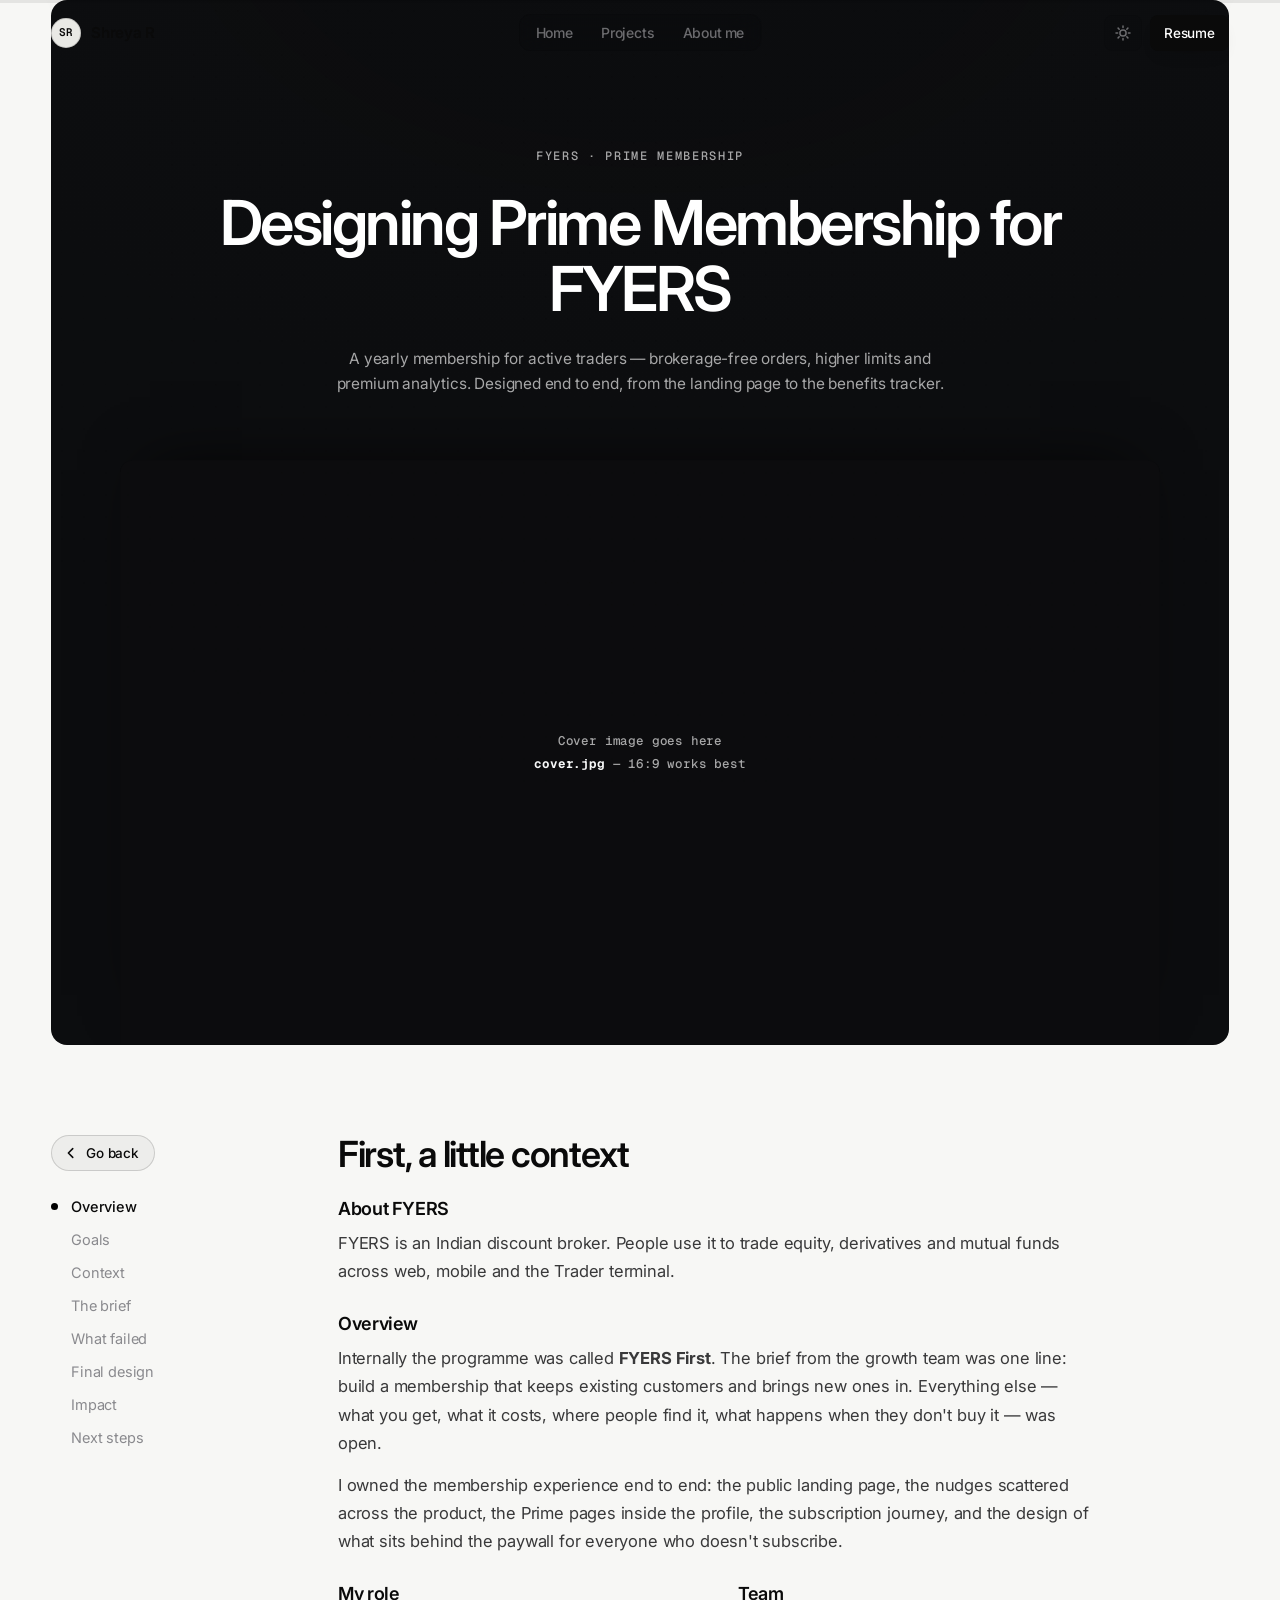
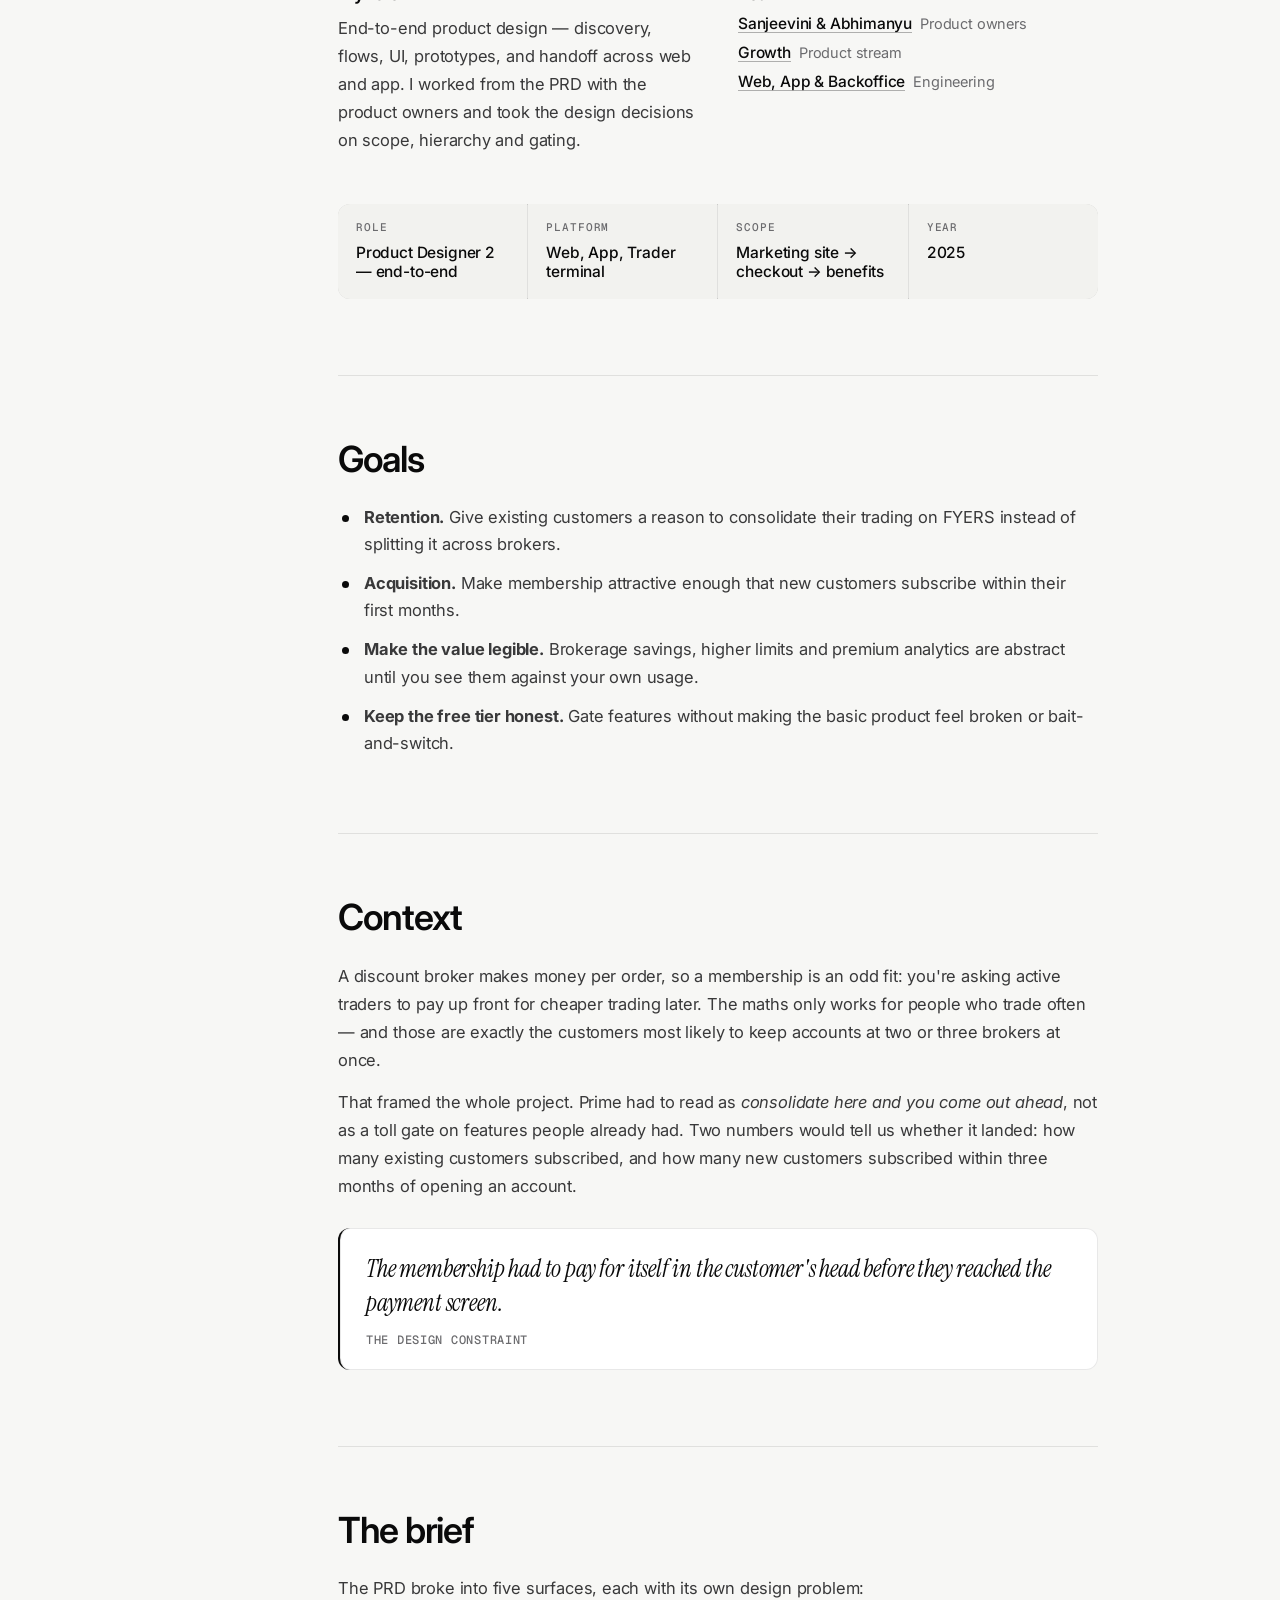
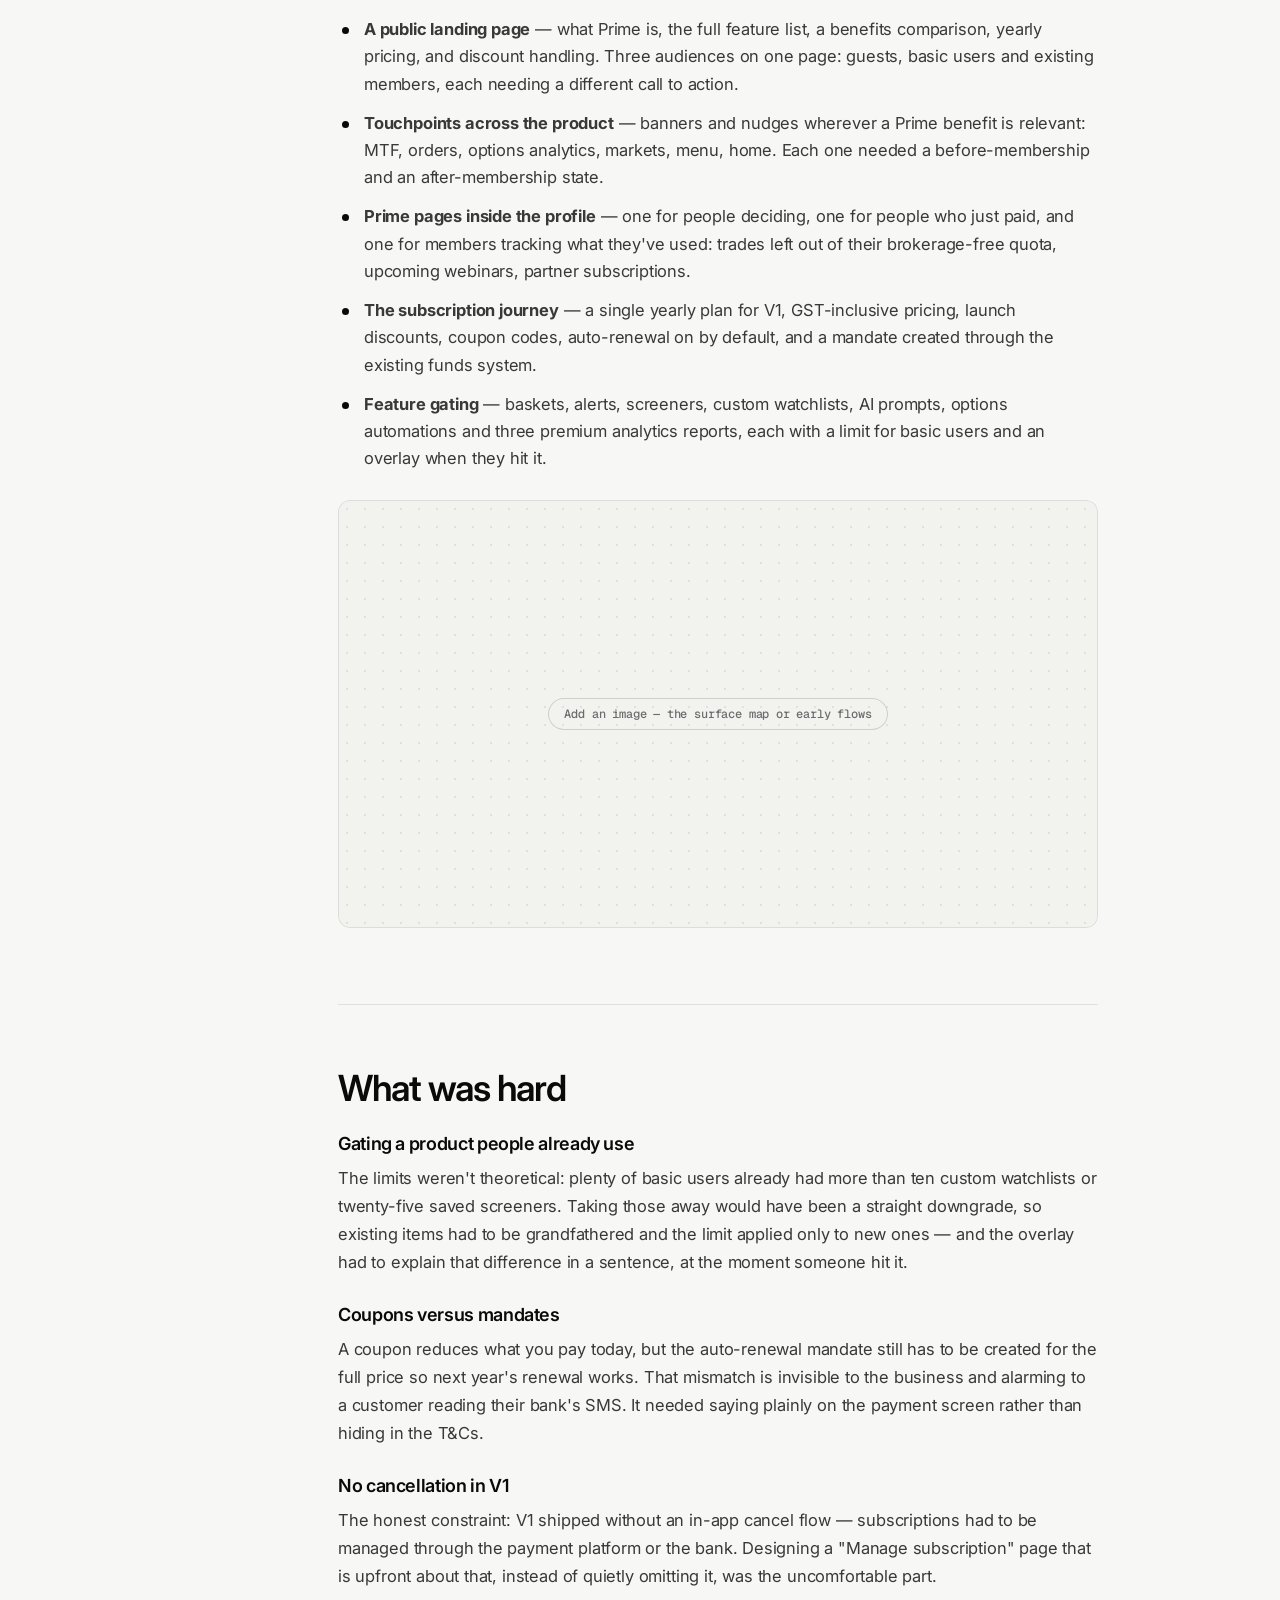
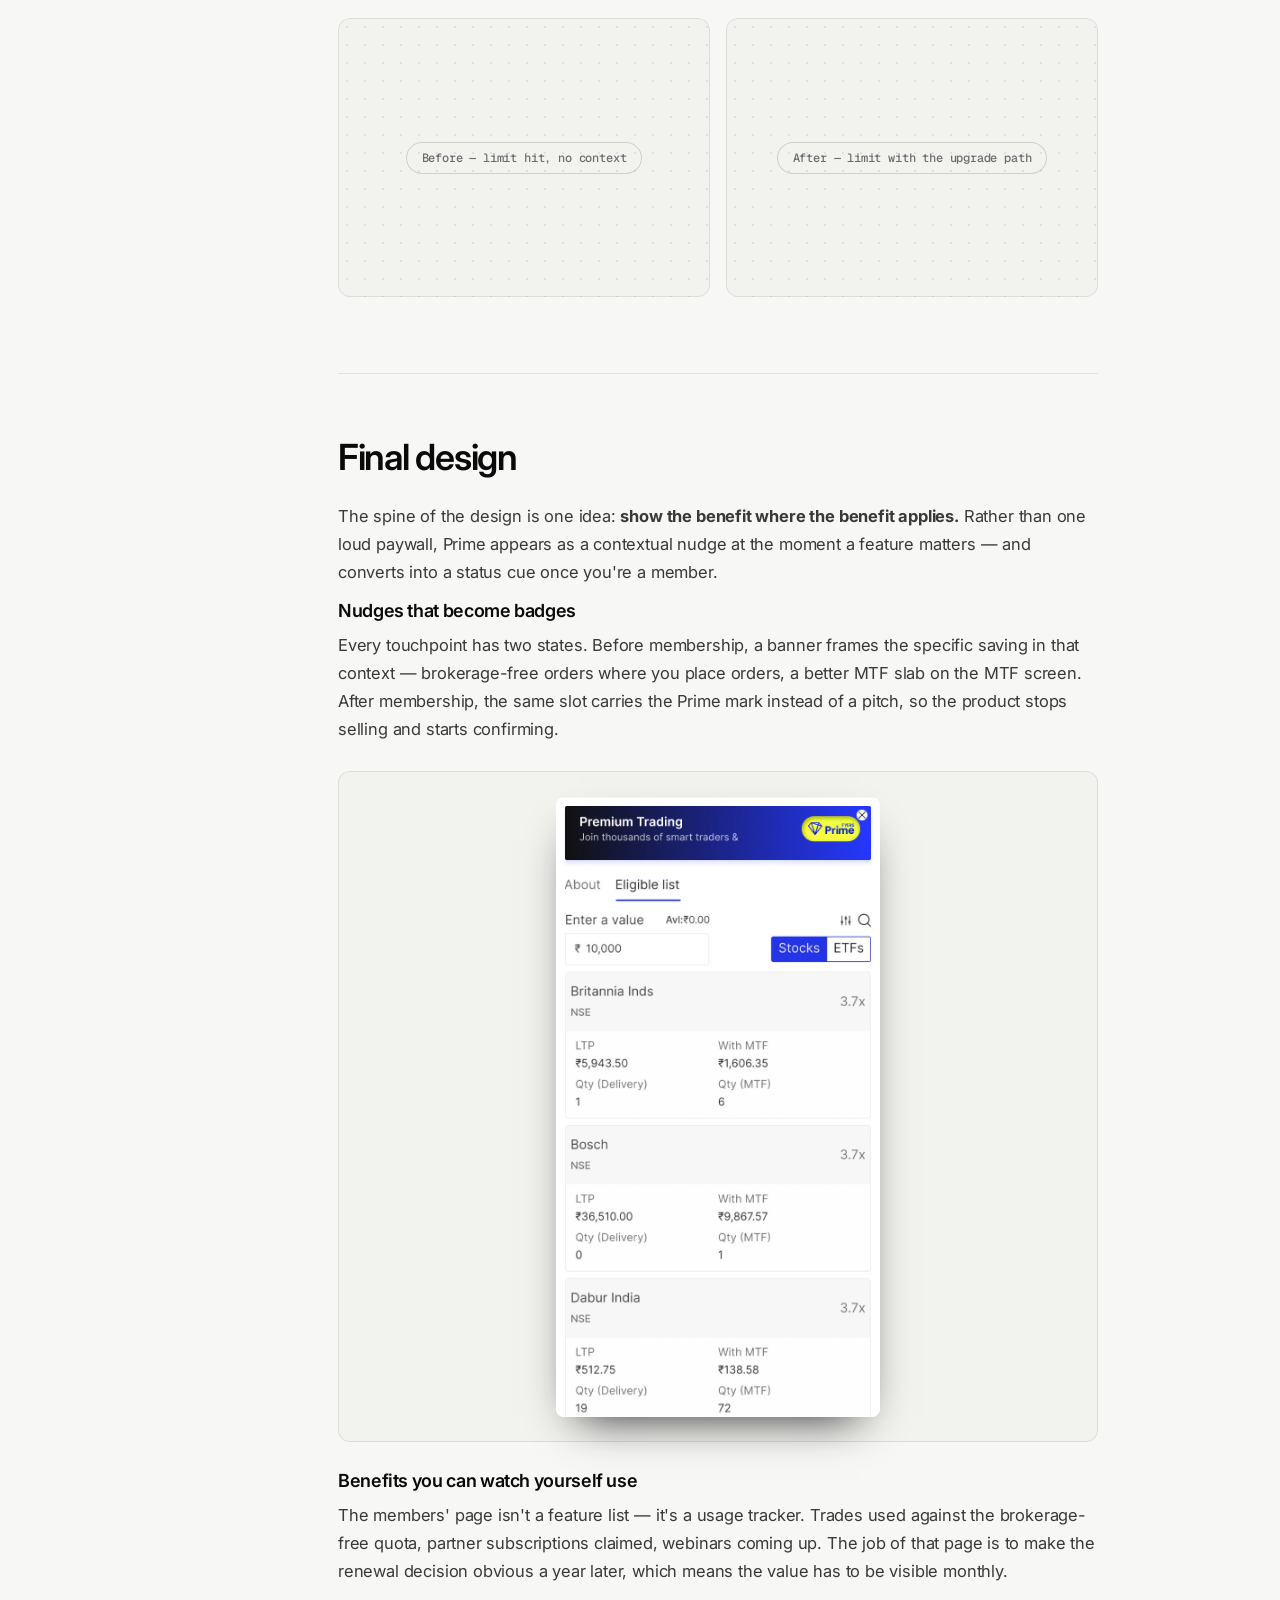
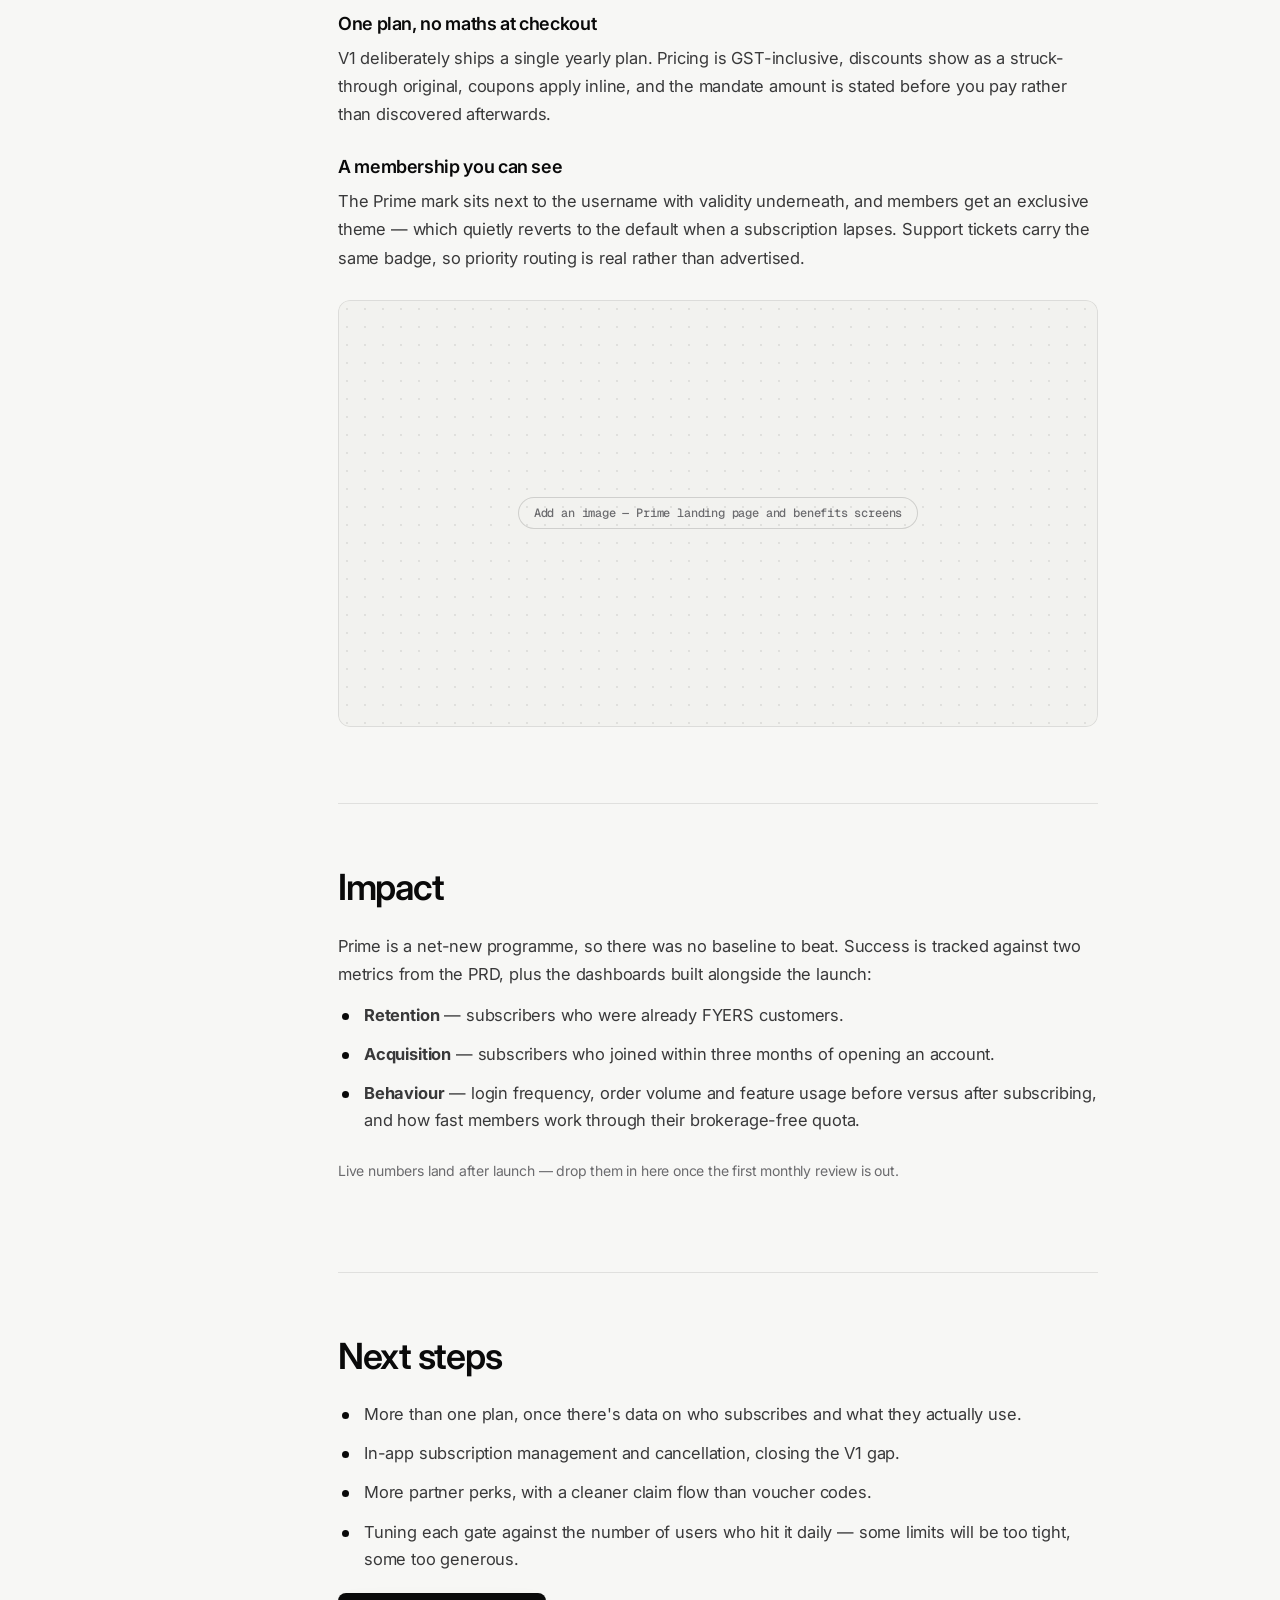
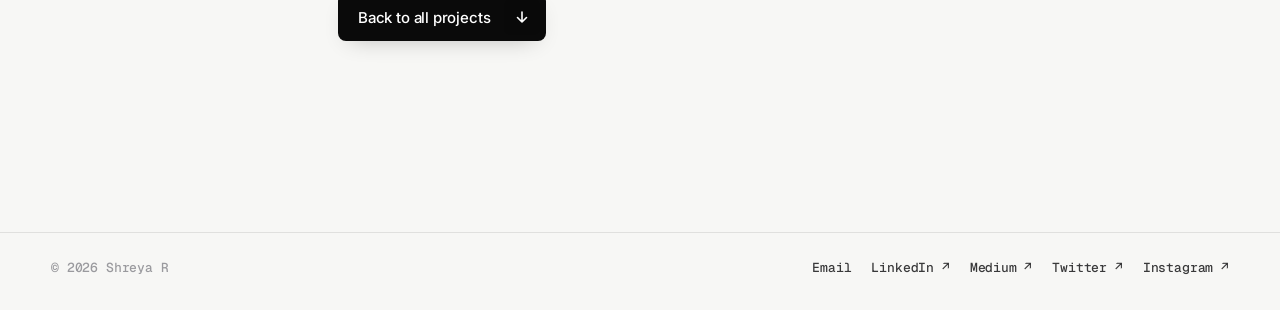
==== commit d589dbeb: "Light theme by default, with a light/dark toggle Every colour now comes from a token set, so one att" ====
--- a/case-fyers-prime.html
+++ b/case-fyers-prime.html
@@ -5,8 +5,17 @@
   <meta name="viewport" content="width=device-width, initial-scale=1.0" />
   <title>Prime Membership for FYERS — Shreya R</title>
   <meta name="description" content="Case study: designing Prime membership for FYERS — plan comparison, pricing and the upgrade flow." />
-  <meta name="theme-color" content="#f7f7f5" />
-  <script>document.documentElement.classList.add('js')</script>
+  <meta name="theme-color" content="#f7f7f5" media="(prefers-color-scheme: light)" />
+  <meta name="theme-color" content="#08090a" media="(prefers-color-scheme: dark)" />
+  <script>
+    document.documentElement.classList.add('js');
+    (function () {
+      var saved = null;
+      try { saved = localStorage.getItem('theme'); } catch (e) {}
+      var dark = saved ? saved === 'dark' : window.matchMedia('(prefers-color-scheme: dark)').matches;
+      if (dark) document.documentElement.setAttribute('data-theme', 'dark');
+    })();
+  </script>
   <link rel="preconnect" href="https://fonts.googleapis.com" />
   <link rel="preconnect" href="https://fonts.gstatic.com" crossorigin />
   <link href="https://fonts.googleapis.com/css2?family=Inter:wght@400;500;600;700&family=Geist+Mono:wght@400;500&family=Instrument+Serif:ital@0;1&family=Caveat:wght@500;600&display=swap" rel="stylesheet" />
@@ -32,9 +41,17 @@
       <a href="index.html#work" class="is-active" aria-current="true">Projects</a>
       <a href="index.html#about">About<span class="nav__long"> me</span></a>
     </nav>
+    <div class="nav__actions">
+      <button type="button" class="theme-toggle" id="themeToggle" aria-label="Switch theme" title="Switch theme">
+        <span class="theme-toggle__track" aria-hidden="true">
+          <svg class="theme-toggle__sun" viewBox="0 0 16 16"><circle cx="8" cy="8" r="3.1"/><path d="M8 1v1.6M8 13.4V15M15 8h-1.6M2.6 8H1M12.9 3.1l-1.1 1.1M4.2 11.8l-1.1 1.1M12.9 12.9l-1.1-1.1M4.2 4.2L3.1 3.1"/></svg>
+          <svg class="theme-toggle__moon" viewBox="0 0 16 16"><path d="M13.5 9.6A5.8 5.8 0 0 1 6.4 2.5a5.8 5.8 0 1 0 7.1 7.1z"/></svg>
+        </span>
+      </button>
     <a class="nav__resume" href="https://drive.google.com/file/d/1bgh8Nef4t42Xf_6Ved0tOeXRxqjm5tXZ/view?usp=sharing" target="_blank" rel="noopener">
       Resume
     </a>
+    </div>
   </header>
 
   <!-- ═══════════════════════════ BANNER ═══════════════════════════ -->
--- a/styles.css
+++ b/styles.css
@@ -1,40 +1,103 @@
 /* ═════════════════════════════ TOKENS ═════════════════════════════ */
-/* Dark, Linear-inspired: near-black canvas, hairline borders, monochrome accent */
+/* Light is the default; [data-theme="dark"] on <html> flips every value.
+   Monochrome throughout — the "brand" is simply ink on paper, inverted. */
 :root {
+  --bg: #f7f7f5;
+  --bg-2: #f1f1ee;
+  --surface: #ffffff;
+  --surface-2: #f2f2ef;
+  --surface-3: #e9e9e5;
+
+  --line: rgba(10, 10, 10, 0.09);
+  --line-2: rgba(10, 10, 10, 0.15);
+  --line-3: rgba(10, 10, 10, 0.3);
+
+  --text: #0a0a0a;
+  --body: #39393a;
+  --muted: #6b6b6e;
+  --muted-2: #8a8a8e;
+  --dim: #9a9a9e;
+
+  --brand: #0a0a0a;
+  --brand-hi: #000000;
+  --brand-soft: rgba(10, 10, 10, 0.07);
+  --brand-glow: rgba(10, 10, 10, 0.3);
+  --on-brand: #ffffff;
+
+  --fill: rgba(10, 10, 10, 0.04);
+  --fill-2: rgba(10, 10, 10, 0.08);
+  --glass: var(--glass);
+  --glass-solid: rgba(255, 255, 255, 0.92);
+
+  --shadow-sm: 0 1px 2px rgba(0, 0, 0, 0.05);
+  --shadow-md: 0 14px 30px -18px rgba(20, 20, 30, 0.35);
+  --shadow-lg: 0 34px 70px -34px rgba(20, 20, 30, 0.35);
+
+  --dot: rgba(10, 10, 10, 0.17);
+  --dot-rgb: 10, 10, 10;
+  --ambient: rgba(10, 10, 10, 0.05);
+
+  --font: 'Inter', ui-sans-serif, system-ui, -apple-system, 'Segoe UI', Roboto, sans-serif;
+  --mono: 'Geist Mono', ui-monospace, SFMono-Regular, Menlo, Consolas, monospace;
+  --serif: 'Instrument Serif', 'Times New Roman', Georgia, serif;
+  --hand: 'Caveat', 'Segoe Script', cursive;
+
+  --r-sm: 6px;
+  --r-md: 8px;
+  --r-lg: 12px;
+  --r-xl: 16px;
+
+  --ease: cubic-bezier(0.2, 0.8, 0.2, 1);
+  --gutter: clamp(16px, 4vw, 56px);
+  --max: 1280px;
+
+  color-scheme: light;
+}
+
+:root[data-theme="dark"] {
   --bg: #08090a;
   --bg-2: #0c0d0e;
   --surface: #0f1011;
   --surface-2: #141517;
-  --surface-3: #191a1c;
-  --line: rgba(255, 255, 255, 0.07);
-  --line-2: rgba(255, 255, 255, 0.12);
-  --line-3: rgba(255, 255, 255, 0.2);
+  --surface-3: #1b1c1e;
+
+  --line: var(--fill-2);
+  --line-2: var(--fill-2);
+  --line-3: rgba(255, 255, 255, 0.24);
+
   --text: #f7f8f8;
-  --body: #d0d6e0;
-  --muted: #8a8f98;
-  --muted-2: #6e737c;
-  --dim: #5a5f66;
-
-  --brand: #5e6ad2;
-  --brand-hi: #7b86e8;
-  --brand-soft: rgba(94, 106, 210, 0.16);
-  --brand-glow: rgba(94, 106, 210, 0.42);
-
-  --font: 'Inter', ui-sans-serif, system-ui, -apple-system, 'Segoe UI', Roboto, sans-serif;
-  --mono: 'Geist Mono', ui-monospace, SFMono-Regular, Menlo, Consolas, monospace;
-  --serif: 'Instrument Serif', 'Times New Roman', Georgia, serif;
-  --hand: 'Caveat', 'Segoe Script', cursive;
-
-  --r-sm: 6px;
-  --r-md: 8px;
-  --r-lg: 12px;
-  --r-xl: 16px;
-
-  --ease: cubic-bezier(0.2, 0.8, 0.2, 1);
-  --gutter: clamp(16px, 4vw, 56px);
-  --max: 1280px;
+  --body: #cfd2d6;
+  --muted: #8d9199;
+  --muted-2: #70747c;
+  --dim: #5a5e66;
+
+  --brand: #f7f8f8;
+  --brand-hi: #ffffff;
+  --brand-soft: var(--fill-2);
+  --brand-glow: rgba(255, 255, 255, 0.22);
+  --on-brand: #08090a;
+
+  --fill: var(--fill);
+  --fill-2: var(--fill-2);
+  --glass: rgba(20, 21, 23, 0.82);
+  --glass-solid: rgba(14, 15, 17, 0.94);
+
+  --shadow-sm: 0 1px 2px rgba(0, 0, 0, 0.5);
+  --shadow-md: var(--shadow-md);
+  --shadow-lg: var(--shadow-lg);
+
+  --dot: var(--fill-2);
+  --dot-rgb: 255, 255, 255;
+  --ambient: rgba(255, 255, 255, 0.07);
 
   color-scheme: dark;
+}
+
+/* Theme swap shouldn't flash — but never animate it for reduced-motion users */
+@media (prefers-reduced-motion: no-preference) {
+  body, .nav, .card, .sp, .badge__face, .float, .mock, .elist a::before {
+    transition: background-color .45s var(--ease), color .45s var(--ease), box-shadow .45s var(--ease);
+  }
 }
 
 *, *::before, *::after { box-sizing: border-box; }
@@ -56,16 +119,15 @@
   content: ""; position: fixed; inset: 0 0 auto; height: 70vh; z-index: -1;
   pointer-events: none;
   background:
-    radial-gradient(60% 100% at 50% -18%, rgba(94, 106, 210, 0.2), transparent 70%),
-    radial-gradient(40% 70% at 85% 0%, rgba(94, 106, 210, 0.1), transparent 70%);
+    radial-gradient(70% 100% at 50% -20%, var(--ambient), transparent 72%);
 }
 a { color: inherit; text-decoration: none; }
 img, svg { max-width: 100%; }
-::selection { background: var(--brand); color: #fff; }
+::selection { background: var(--brand); color: var(--on-brand); }
 
 .skip {
   position: absolute; left: 16px; top: -60px; z-index: 100;
-  padding: 10px 14px; border-radius: var(--r-md); background: var(--text); color: #08090a; font-weight: 500;
+  padding: 10px 14px; border-radius: var(--r-md); background: var(--text); color: var(--on-brand); font-weight: 500;
 }
 .skip:focus { top: 16px; }
 
@@ -88,7 +150,7 @@
   transition: background-color .4s, box-shadow .4s;
 }
 .nav.is-scrolled {
-  background: rgba(8, 9, 10, 0.72);
+  background: var(--glass-solid);
   -webkit-backdrop-filter: blur(14px) saturate(1.2);
   backdrop-filter: blur(14px) saturate(1.2);
   box-shadow: 0 1px 0 var(--line);
@@ -109,7 +171,7 @@
   display: flex; align-items: center;
   padding: 3px;
   border-radius: var(--r-lg);
-  background: rgba(255, 255, 255, 0.04);
+  background: var(--fill);
   -webkit-backdrop-filter: blur(12px);
   backdrop-filter: blur(12px);
   box-shadow: inset 0 0 0 1px var(--line);
@@ -124,7 +186,7 @@
   transition: color .35s var(--ease);
 }
 .nav__tabs a:hover { color: var(--text); }
-.nav__tabs a.is-pill { color: #08090a; }
+.nav__tabs a.is-pill { color: var(--on-brand); }
 .nav__pill {
   position: absolute; top: 3px; bottom: 3px; left: 0;
   width: 0; border-radius: var(--r-md);
@@ -132,21 +194,46 @@
   opacity: 0;
   transition: transform .5s var(--ease), width .5s var(--ease), opacity .3s;
 }
-html:not(.js) .nav__tabs a.is-active { background: var(--text); color: #08090a; }
-
+html:not(.js) .nav__tabs a.is-active { background: var(--text); color: var(--on-brand); }
+
+.nav__actions { justify-self: end; display: flex; align-items: center; gap: 8px; }
 .nav__resume {
-  justify-self: end;
   display: inline-flex; align-items: center; gap: 8px;
   height: 36px; padding: 0 14px;
   border-radius: var(--r-md);
-  background: var(--brand); color: #fff;
+  background: var(--brand); color: var(--on-brand);
   font-size: 13.5px; font-weight: 500; white-space: nowrap;
-  box-shadow: inset 0 1px 0 rgba(255, 255, 255, 0.18), 0 8px 20px -12px var(--brand-glow);
+  box-shadow: 0 8px 20px -12px var(--brand-glow);
   transition: background-color .3s, box-shadow .3s;
 }
 .nav__resume svg { width: 14px; height: 14px; fill: none; stroke: currentColor; stroke-width: 1.6; stroke-linecap: round; stroke-linejoin: round; transition: transform .4s var(--ease); }
-.nav__resume:hover { background: var(--brand-hi); box-shadow: inset 0 1px 0 rgba(255, 255, 255, 0.22), 0 12px 26px -12px var(--brand-glow); }
+.nav__resume:hover { background: var(--brand-hi); box-shadow: 0 12px 26px -12px var(--brand-glow); }
 .nav__resume:hover svg { transform: translateY(2px); }
+
+/* ─── Theme toggle ─── */
+.theme-toggle {
+  justify-self: end;
+  width: 38px; height: 36px; padding: 0;
+  display: grid; place-items: center;
+  border: 0; border-radius: var(--r-md);
+  background: var(--fill);
+  box-shadow: inset 0 0 0 1px var(--line);
+  color: var(--muted);
+  cursor: pointer;
+  transition: background-color .3s, color .3s, box-shadow .3s;
+}
+.theme-toggle:hover { background: var(--fill-2); color: var(--text); box-shadow: inset 0 0 0 1px var(--line-2); }
+.theme-toggle__track { position: relative; display: grid; place-items: center; width: 16px; height: 16px; overflow: hidden; }
+.theme-toggle svg {
+  grid-area: 1 / 1;
+  width: 16px; height: 16px;
+  fill: none; stroke: currentColor; stroke-width: 1.5; stroke-linecap: round; stroke-linejoin: round;
+  transition: transform .55s var(--ease), opacity .4s var(--ease);
+}
+/* light showing: sun in view, moon waiting below */
+.theme-toggle__moon { transform: translateY(130%) rotate(-40deg); opacity: 0; }
+:root[data-theme="dark"] .theme-toggle__sun { transform: translateY(-130%) rotate(40deg); opacity: 0; }
+:root[data-theme="dark"] .theme-toggle__moon { transform: none; opacity: 1; }
 
 /* ═════════════════════════════ HERO ═════════════════════════════ */
 .hero {
@@ -169,7 +256,7 @@
 .hero__shade {
   position: absolute; inset: 0; z-index: -1; pointer-events: none;
   background:
-    radial-gradient(ellipse 48% 40% at 24% 48%, rgba(8, 9, 10, 0.75), transparent 75%),
+    radial-gradient(ellipse 48% 40% at 24% 48%, var(--bg) 35%, transparent 75%),
     linear-gradient(to bottom, transparent 70%, var(--bg));
 }
 .hero__inner {
@@ -185,7 +272,7 @@
   margin: 0 0 clamp(20px, 2.6vw, 32px);
   padding: 7px 14px 7px 11px;
   border-radius: 999px;
-  background: rgba(255, 255, 255, 0.04);
+  background: var(--fill);
   box-shadow: inset 0 0 0 1px var(--line-2);
   -webkit-backdrop-filter: blur(8px);
   backdrop-filter: blur(8px);
@@ -292,8 +379,8 @@
   width: min(330px, 100%);
   padding: 14px 14px 16px;
   border-radius: 4px;
-  background: #fff;
-  box-shadow: 0 1px 2px rgba(0, 0, 0, 0.4), 0 34px 70px -28px rgba(0, 0, 0, 0.95);
+  background: var(--surface);
+  box-shadow: 0 1px 2px rgba(0, 0, 0, 0.4), var(--shadow-lg);
   rotate: -3deg;
   transition: rotate .6s var(--ease), translate .6s var(--ease), box-shadow .6s var(--ease);
 }
@@ -308,12 +395,12 @@
   display: grid; place-items: center;
   border-radius: 2px;
   overflow: hidden;
-  background: #e9e9e6;
+  background: var(--surface-2);
   box-shadow: inset 0 0 0 1px rgba(0, 0, 0, 0.08);
 }
 .polaroid__frame img { width: 100%; height: 100%; object-fit: cover; display: block; }
 .polaroid__ph { display: none; padding: 20px; text-align: center; font: 500 12px/1.7 var(--mono); color: #6e737c; }
-.polaroid__ph b { color: #08090a; }
+.polaroid__ph b { color: var(--on-brand); }
 .polaroid.no-photo img { display: none; }
 .polaroid.no-photo .polaroid__ph { display: block; }
 .polaroid figcaption { margin-top: 14px; text-align: center; font-family: var(--hand); font-size: 20px; color: #3a3a38; }
@@ -368,17 +455,17 @@
 .btn--primary {
   padding: 0 6px 0 20px;
   background: var(--brand);
-  color: #fff;
-  box-shadow: inset 0 1px 0 rgba(255, 255, 255, 0.18), 0 8px 24px -12px var(--brand-glow);
+  color: var(--on-brand);
+  box-shadow: 0 8px 24px -12px var(--brand-glow);
 }
 .btn--primary:hover {
   background: var(--brand-hi);
-  box-shadow: inset 0 1px 0 rgba(255, 255, 255, 0.22), 0 14px 34px -12px var(--brand-glow);
+  box-shadow: 0 14px 34px -12px var(--brand-glow);
 }
 .btn__arrow {
   width: 36px; height: 36px; border-radius: var(--r-sm);
   display: grid; place-items: center; overflow: hidden;
-  background: rgba(255, 255, 255, 0.16); color: #fff;
+  background: var(--fill-2); color: var(--on-brand);
   transition: transform .5s var(--ease);
 }
 .btn__arrow svg { grid-area: 1 / 1; transition: transform .5s var(--ease); }
@@ -389,7 +476,7 @@
 
 .btn--ghost {
   padding: 0 18px;
-  background: rgba(255, 255, 255, 0.04);
+  background: var(--fill);
   color: var(--text);
   box-shadow: inset 0 0 0 1px var(--line-2);
   -webkit-backdrop-filter: blur(8px);
@@ -397,7 +484,7 @@
   font-family: var(--mono);
   font-size: 13.5px;
 }
-.btn--ghost:hover { background: rgba(255, 255, 255, 0.08); box-shadow: inset 0 0 0 1px var(--line-3); }
+.btn--ghost:hover { background: var(--fill-2); box-shadow: inset 0 0 0 1px var(--line-3); }
 
 .copy__swap { display: grid; overflow: hidden; height: 20px; line-height: 20px; }
 .copy__swap > span { grid-area: 1 / 1; transition: transform .45s var(--ease); white-space: nowrap; }
@@ -453,7 +540,7 @@
 .card:hover {
   translate: 0 -4px;
   background: var(--bg-2);
-  box-shadow: inset 0 0 0 1px var(--line-2), 0 30px 60px -30px rgba(0, 0, 0, 0.9);
+  box-shadow: inset 0 0 0 1px var(--line-2), var(--shadow-lg);
 }
 .card--feature { grid-column: 1 / -1; flex-direction: row; }
 /* Stacked full-width cards alternate which side the mockup sits on */
@@ -464,7 +551,7 @@
 .card::before {
   content: ""; position: absolute; inset: 0; z-index: 4;
   border-radius: inherit; padding: 1.5px;
-  background: radial-gradient(340px circle at var(--mx) var(--my), var(--brand-hi), transparent 45%);
+  background: radial-gradient(340px circle at var(--mx) var(--my), var(--line-3), transparent 45%);
   -webkit-mask: linear-gradient(#000 0 0) content-box, linear-gradient(#000 0 0);
   -webkit-mask-composite: xor;
   mask: linear-gradient(#000 0 0) content-box exclude, linear-gradient(#000 0 0);
@@ -474,7 +561,7 @@
 /* Soft inner glow */
 .card::after {
   content: ""; position: absolute; inset: 0; z-index: 0;
-  background: radial-gradient(520px circle at var(--mx) var(--my), rgba(94, 106, 210, 0.14), transparent 50%);
+  background: radial-gradient(520px circle at var(--mx) var(--my), var(--fill), transparent 50%);
   opacity: 0; transition: opacity .45s;
   pointer-events: none;
 }
@@ -496,7 +583,7 @@
 /* Dot grid inside the card, drifts with the pointer */
 .card__visual::before {
   content: ""; position: absolute; inset: -24px;
-  background-image: radial-gradient(rgba(255, 255, 255, 0.11) 1px, transparent 1.3px);
+  background-image: radial-gradient(var(--dot) 1px, transparent 1.3px);
   background-size: 18px 18px;
   translate: calc(var(--nx) * -14px) calc(var(--ny) * -14px);
   transition: translate .9s var(--ease);
@@ -505,7 +592,7 @@
 }
 .card__visual::after {
   content: ""; position: absolute; inset: 0;
-  background: radial-gradient(90% 70% at 50% 115%, rgba(94, 106, 210, 0.3), transparent 65%);
+  background: radial-gradient(90% 70% at 50% 115%, var(--fill-2), transparent 65%);
   opacity: .6; transition: opacity .6s var(--ease);
   pointer-events: none;
 }
@@ -575,7 +662,7 @@
   transition: transform .55s var(--ease);
 }
 .card__arrow svg:last-child { transform: translate(-160%, 160%); }
-.card:hover .card__arrow { background: var(--brand); color: #fff; box-shadow: 0 10px 24px -12px var(--brand-glow); }
+.card:hover .card__arrow { background: var(--brand); color: var(--on-brand); box-shadow: 0 10px 24px -12px var(--brand-glow); }
 .card:hover .card__arrow svg:first-child { transform: translate(160%, -160%); }
 .card:hover .card__arrow svg:last-child { transform: none; }
 
@@ -587,10 +674,10 @@
 .soon {
   display: inline-flex; align-items: center; gap: 10px;
   padding: 11px 18px; border-radius: 999px;
-  background: color-mix(in srgb, var(--brand) 22%, transparent);
-  box-shadow: inset 0 0 0 1px rgba(123, 134, 232, 0.55);
+  background: var(--brand-soft);
+  box-shadow: inset 0 0 0 1px var(--line-3);
   font: 500 13.5px/1 var(--font); letter-spacing: -0.01em;
-  color: #fff;
+  color: var(--on-brand);
   white-space: nowrap;
 }
 .soon__dot {
@@ -611,7 +698,7 @@
 .prime, .insights {
   border-radius: var(--r-lg);
   background: var(--surface);
-  box-shadow: inset 0 0 0 1px var(--line-2), 0 30px 60px -30px rgba(0, 0, 0, 0.95);
+  box-shadow: inset 0 0 0 1px var(--line-2), var(--shadow-lg);
 }
 
 /* Prime membership */
@@ -621,7 +708,7 @@
 .prime__badge {
   flex: none; width: 32px; height: 32px; border-radius: 10px;
   display: grid; place-items: center;
-  background: var(--brand); color: #fff;
+  background: var(--brand); color: var(--on-brand);
   transition: transform .6s var(--ease);
 }
 .prime__badge svg { width: 15px; height: 15px; fill: currentColor; }
@@ -650,14 +737,14 @@
   display: flex; align-items: center; justify-content: space-between; gap: 10px;
   padding: 13px 14px; border-radius: var(--r-md);
   background: var(--brand-soft);
-  box-shadow: inset 0 0 0 1px rgba(94, 106, 210, 0.45);
+  box-shadow: inset 0 0 0 1px var(--line-3);
 }
 .prime__price { display: flex; align-items: baseline; gap: 6px; }
 .prime__price b { font-size: 26px; font-weight: 600; letter-spacing: -0.03em; }
 .prime__price span { font: 500 11.5px/1 var(--mono); color: var(--muted); }
 .prime__save {
   padding: 5px 9px; border-radius: var(--r-sm);
-  background: var(--text); color: #08090a;
+  background: var(--text); color: var(--on-brand);
   font: 600 10px/1 var(--mono); letter-spacing: 0.04em; text-transform: uppercase;
   opacity: 0; transform: translateY(4px) scale(.9);
   transition: opacity .4s var(--ease), transform .5s var(--ease);
@@ -669,11 +756,11 @@
 .prime__benefits i {
   flex: none; width: 18px; height: 18px; border-radius: 50%;
   display: grid; place-items: center;
-  background: rgba(255, 255, 255, 0.08); color: transparent;
+  background: var(--fill-2); color: transparent;
   transition: background-color .35s, color .35s;
 }
 .prime__benefits i svg { width: 10px; height: 10px; fill: none; stroke: currentColor; stroke-width: 2.4; stroke-linecap: round; stroke-linejoin: round; }
-.card:hover .prime__benefits i { background: var(--brand); color: #fff; }
+.card:hover .prime__benefits i { background: var(--brand); color: var(--on-brand); }
 .card:hover .prime__benefits li:nth-child(1) i { transition-delay: .1s; }
 .card:hover .prime__benefits li:nth-child(2) i { transition-delay: .22s; }
 .card:hover .prime__benefits li:nth-child(3) i { transition-delay: .34s; }
@@ -681,12 +768,12 @@
 .prime__cta {
   position: relative; overflow: hidden;
   margin-top: 2px; padding: 11px; border-radius: var(--r-md);
-  background: var(--brand); color: #fff;
+  background: var(--brand); color: var(--on-brand);
   text-align: center; font-size: 14px; font-weight: 500;
 }
 .prime__cta::after {
   content: ""; position: absolute; inset: 0;
-  background: linear-gradient(100deg, transparent 30%, rgba(255, 255, 255, 0.4) 50%, transparent 70%);
+  background: linear-gradient(100deg, transparent 30%, rgba(255, 255, 255, 0.35) 50%, transparent 70%);
   transform: translateX(-120%);
 }
 .card:hover .prime__cta::after { transform: translateX(120%); transition: transform 1s var(--ease) .2s; }
@@ -694,10 +781,10 @@
 /* Floating chips */
 .float {
   border-radius: var(--r-md);
-  background: rgba(20, 21, 23, 0.88);
+  background: var(--glass);
   -webkit-backdrop-filter: blur(14px);
   backdrop-filter: blur(14px);
-  box-shadow: inset 0 0 0 1px var(--line-2), 0 22px 40px -20px rgba(0, 0, 0, 0.9);
+  box-shadow: inset 0 0 0 1px var(--line-2), var(--shadow-md);
 }
 .float--stat { padding: 12px 14px; }
 .float--stat strong { display: block; margin: 4px 0 6px; font-size: 26px; font-weight: 600; letter-spacing: -0.03em; color: var(--text); }
@@ -708,7 +795,7 @@
 @keyframes draw { from { stroke-dashoffset: 1; } }
 
 .bars { display: flex; align-items: flex-end; gap: 3px; height: 24px; }
-.bars i { width: 8px; border-radius: 2px; background: rgba(255, 255, 255, 0.14); transform-origin: bottom; transition: transform .6s var(--ease); }
+.bars i { width: 8px; border-radius: 2px; background: var(--fill-2); transform-origin: bottom; transition: transform .6s var(--ease); }
 .bars i:nth-child(1) { height: 30%; }
 .bars i:nth-child(2) { height: 45%; transition-delay: .05s; }
 .bars i:nth-child(3) { height: 40%; transition-delay: .1s; }
@@ -747,11 +834,11 @@
   padding: 32px 14px 14px;
   border-radius: 30px;
   background: var(--surface);
-  box-shadow: inset 0 0 0 1px var(--line-2), 0 0 0 5px #141517, 0 0 0 6px rgba(255, 255, 255, 0.09), 0 40px 60px -30px rgba(0, 0, 0, 0.95);
-}
-.phone__notch { position: absolute; top: 11px; left: 50%; width: 52px; height: 14px; margin-left: -26px; border-radius: 999px; background: #000; }
+  box-shadow: inset 0 0 0 1px var(--line-2), 0 0 0 5px var(--surface-3), 0 0 0 6px var(--line-2), var(--shadow-lg);
+}
+.phone__notch { position: absolute; top: 11px; left: 50%; width: 52px; height: 14px; margin-left: -26px; border-radius: 999px; background: var(--text); }
 .phone__progress { display: grid; grid-template-columns: repeat(4, 1fr); gap: 4px; }
-.phone__progress i { position: relative; height: 3px; border-radius: 2px; background: rgba(255, 255, 255, 0.12); overflow: hidden; }
+.phone__progress i { position: relative; height: 3px; border-radius: 2px; background: var(--fill-2); overflow: hidden; }
 .phone__progress i::after {
   content: ""; position: absolute; inset: 0;
   background: var(--brand-hi);
@@ -775,17 +862,17 @@
 .phone__steps i {
   flex: none; width: 16px; height: 16px; border-radius: 50%;
   display: grid; place-items: center;
-  background: rgba(255, 255, 255, 0.1); color: transparent;
+  background: var(--fill-2); color: transparent;
   transition: background-color .35s, color .35s;
 }
 .phone__steps i svg { width: 9px; height: 9px; fill: none; stroke: currentColor; stroke-width: 2.6; stroke-linecap: round; stroke-linejoin: round; }
 .phone__steps .is-done { color: var(--body); }
-.phone__steps .is-done i { background: var(--brand); color: #fff; }
+.phone__steps .is-done i { background: var(--brand); color: var(--on-brand); }
 .card:hover .phone__steps .is-doing { color: var(--body); }
-.card:hover .phone__steps .is-doing i { background: var(--brand); color: #fff; transition-delay: .4s; }
+.card:hover .phone__steps .is-doing i { background: var(--brand); color: var(--on-brand); transition-delay: .4s; }
 .phone__cta {
   margin-top: auto; padding: 10px; border-radius: var(--r-md);
-  background: var(--brand); color: #fff;
+  background: var(--brand); color: var(--on-brand);
   text-align: center; font-size: 12px; font-weight: 500;
 }
 
@@ -806,12 +893,12 @@
 .insights__chart i {
   flex: 1; height: var(--h);
   border-radius: 4px 4px 2px 2px;
-  background: rgba(94, 106, 210, 0.55);
+  background: var(--line-3);
   transform-origin: bottom;
   transform: scaleY(.45);
   transition: transform .7s var(--ease), background-color .4s;
 }
-.insights__chart i.is-loss { background: rgba(255, 255, 255, 0.14); }
+.insights__chart i.is-loss { background: var(--fill-2); }
 .card:hover .insights__chart i { transform: none; }
 .card:hover .insights__chart i:nth-child(2) { transition-delay: .06s; }
 .card:hover .insights__chart i:nth-child(3) { transition-delay: .12s; }
@@ -825,7 +912,7 @@
   display: flex; align-items: center; gap: 11px;
   padding: 12px 13px; border-radius: var(--r-md);
   background: var(--brand-soft);
-  box-shadow: inset 0 0 0 1px rgba(94, 106, 210, 0.4);
+  box-shadow: inset 0 0 0 1px var(--line-2);
   opacity: 0; transform: translateY(8px);
   transition: opacity .5s var(--ease), transform .6s var(--ease);
 }
@@ -835,7 +922,7 @@
 .insights__bulb {
   flex: none; width: 30px; height: 30px; border-radius: var(--r-sm);
   display: grid; place-items: center;
-  background: var(--brand); color: #fff;
+  background: var(--brand); color: var(--on-brand);
 }
 .insights__bulb svg { width: 15px; height: 15px; fill: none; stroke: currentColor; stroke-width: 1.5; stroke-linecap: round; stroke-linejoin: round; }
 
@@ -854,7 +941,7 @@
 .js .sp.reveal-up.is-in {
   transition: opacity 1s var(--ease) var(--d, 0s), transform 1s var(--ease) var(--d, 0s), translate .6s var(--ease), box-shadow .6s var(--ease);
 }
-.sp:hover { translate: 0 -4px; background: var(--bg-2); box-shadow: inset 0 0 0 1px var(--line-2), 0 30px 60px -30px rgba(0, 0, 0, 0.9); }
+.sp:hover { translate: 0 -4px; background: var(--bg-2); box-shadow: inset 0 0 0 1px var(--line-2), var(--shadow-lg); }
 
 .sp__visual {
   position: relative;
@@ -864,14 +951,14 @@
   padding: 20px;
   border-radius: var(--r-lg);
   background: var(--surface-2);
-  background-image: radial-gradient(rgba(255, 255, 255, 0.09) 1px, transparent 1.3px);
+  background-image: radial-gradient(var(--fill-2) 1px, transparent 1.3px);
   background-size: 18px 18px;
   box-shadow: inset 0 0 0 1px var(--line);
 }
 .sp__visual > * { position: relative; }
 
 .sp__week { display: flex; gap: 6px; }
-.sp__week i { flex: 1; height: 26px; border-radius: var(--r-sm); background: rgba(255, 255, 255, 0.08); transition: background-color .4s var(--ease); }
+.sp__week i { flex: 1; height: 26px; border-radius: var(--r-sm); background: var(--fill-2); transition: background-color .4s var(--ease); }
 .sp__week i.is-on { background: var(--brand); }
 .sp:hover .sp__week i:nth-child(6) { background: var(--brand); transition-delay: .15s; }
 .sp__streak { display: flex; align-items: baseline; gap: 8px; }
@@ -887,26 +974,26 @@
 .sp__row b { margin-left: auto; font-weight: 600; font-variant-numeric: tabular-nums; }
 .sp__row.is-muted { color: var(--muted); }
 .sp__tick { flex: none; width: 14px; height: 14px; border-radius: 50%; background: var(--brand); }
-.sp__row.is-muted .sp__tick { background: rgba(255, 255, 255, 0.14); }
+.sp__row.is-muted .sp__tick { background: var(--fill-2); }
 .sp__dot { flex: none; width: 8px; height: 8px; border-radius: 50%; background: var(--brand-hi); }
 
-.sp__range { position: relative; height: 10px; border-radius: 999px; background: rgba(255, 255, 255, 0.1); }
+.sp__range { position: relative; height: 10px; border-radius: 999px; background: var(--fill-2); }
 .sp__fill { position: absolute; inset: 0 38% 0 0; border-radius: 999px; background: var(--brand); transition: inset .7s var(--ease); }
 .sp:hover .sp__fill { inset: 0 22% 0 0; }
 .sp__marker { position: absolute; top: -28px; left: 62%; transform: translateX(-50%); transition: left .7s var(--ease); }
 .sp:hover .sp__marker { left: 78%; }
-.sp__marker b { display: block; padding: 4px 8px; border-radius: var(--r-sm); background: var(--brand); color: #fff; font: 500 10px/1 var(--mono); }
+.sp__marker b { display: block; padding: 4px 8px; border-radius: var(--r-sm); background: var(--brand); color: var(--on-brand); font: 500 10px/1 var(--mono); }
 .sp__scale { display: flex; justify-content: space-between; font: 500 10.5px/1 var(--mono); color: var(--muted); }
 .sp__verdict {
   align-self: flex-start;
   padding: 7px 11px; border-radius: 999px;
-  background: var(--brand-soft); box-shadow: inset 0 0 0 1px rgba(94, 106, 210, 0.4);
+  background: var(--brand-soft); box-shadow: inset 0 0 0 1px var(--line-2);
   font-size: 12px; font-weight: 500; color: var(--text);
 }
 
 .sp__spend strong { display: block; margin-top: 5px; font-size: 26px; font-weight: 600; letter-spacing: -0.03em; }
 .sp__bars { display: flex; align-items: flex-end; gap: 5px; height: 46px; }
-.sp__bars i { flex: 1; height: var(--h); border-radius: 4px 4px 2px 2px; background: rgba(255, 255, 255, 0.13); transform-origin: bottom; transform: scaleY(.5); transition: transform .6s var(--ease), background-color .4s; }
+.sp__bars i { flex: 1; height: var(--h); border-radius: 4px 4px 2px 2px; background: var(--fill-2); transform-origin: bottom; transform: scaleY(.5); transition: transform .6s var(--ease), background-color .4s; }
 .sp:hover .sp__bars i { transform: none; }
 .sp:hover .sp__bars i:nth-child(3) { background: var(--brand-hi); }
 .sp__bars i:nth-child(2) { transition-delay: .05s; }
@@ -978,7 +1065,7 @@
   transition: transform .5s var(--ease);
 }
 .elist__arrow svg:last-child { transform: translate(-160%, 160%); }
-.elist a:hover .elist__arrow { background: var(--brand); color: #fff; box-shadow: 0 10px 22px -12px var(--brand-glow); }
+.elist a:hover .elist__arrow { background: var(--brand); color: var(--on-brand); box-shadow: 0 10px 22px -12px var(--brand-glow); }
 .elist a:hover .elist__arrow svg:first-child { transform: translate(160%, -160%); }
 .elist a:hover .elist__arrow svg:last-child { transform: none; }
 
@@ -1037,7 +1124,7 @@
 }
 .about__body p { margin: 0 0 16px; font-size: 16.5px; line-height: 1.72; color: var(--muted); }
 .about__lead { font-size: clamp(17px, 1.5vw, 19.5px) !important; color: var(--body) !important; }
-.about__body a { color: var(--brand-hi); box-shadow: inset 0 -1px 0 rgba(123, 134, 232, 0.4); transition: box-shadow .3s; }
+.about__body a { color: var(--brand-hi); box-shadow: inset 0 -1px 0 var(--line-2); transition: box-shadow .3s; }
 .about__body a:hover { box-shadow: inset 0 -1px 0 var(--brand-hi); }
 
 .about__facts {
@@ -1100,14 +1187,14 @@
   position: absolute; top: 72px; left: 50%; z-index: 2;
   width: 56px; height: 20px; margin-left: -28px;
   border-radius: 5px;
-  background: linear-gradient(180deg, #3a3d44, #1b1d21);
+  background: linear-gradient(180deg, var(--surface-3), var(--surface-2));
   box-shadow: inset 0 1px 0 rgba(255,255,255,0.25), inset 0 0 0 1px rgba(0,0,0,0.6), 0 6px 12px -6px rgba(0,0,0,0.9);
 }
 .badge__clip::after {
   content: ""; position: absolute; left: 50%; top: 6px;
   width: 22px; height: 7px; margin-left: -11px;
   border-radius: 999px;
-  background: #0b0c0d;
+  background: var(--bg);
   box-shadow: inset 0 1px 0 rgba(255,255,255,0.12);
 }
 
@@ -1142,7 +1229,7 @@
   content: ""; position: absolute; top: 10px; left: 50%;
   width: 46px; height: 8px; margin-left: -23px;
   border-radius: 999px;
-  background: #06070800;
+  background: transparent;
   box-shadow: inset 0 0 0 1px var(--line-2);
 }
 .badge__face--back { transform: rotateY(180deg); }
@@ -1151,7 +1238,7 @@
 .badge__logo {
   width: 22px; height: 22px; border-radius: 6px;
   display: grid; place-items: center;
-  background: var(--brand); color: #fff;
+  background: var(--brand); color: var(--on-brand);
   font: 700 11px/1 var(--font);
 }
 
@@ -1218,7 +1305,7 @@
   display: flex; align-items: stretch;
   margin: 0; padding: 0; list-style: none;
   border-radius: var(--r-lg);
-  background: rgba(255, 255, 255, 0.035);
+  background: var(--fill);
   box-shadow: inset 0 0 0 1px var(--line-2);
   overflow-x: auto;
   scrollbar-width: none;
@@ -1231,7 +1318,7 @@
   transition: background-color .35s var(--ease);
 }
 .rail li + li { box-shadow: inset 1px 0 0 var(--line); }
-.rail li:hover { background: rgba(255, 255, 255, 0.04); }
+.rail li:hover { background: var(--fill); }
 
 /* the connecting line, drawn through the dots */
 .rail li::after {
@@ -1317,13 +1404,13 @@
 .hobbies li {
   display: inline-flex; align-items: center; gap: 8px;
   padding: 9px 14px; border-radius: 999px;
-  background: rgba(255, 255, 255, 0.04);
+  background: var(--fill);
   box-shadow: inset 0 0 0 1px var(--line-2);
   font-size: 13.5px; font-weight: 500; color: var(--body);
   transition: transform .4s var(--ease), background-color .3s, box-shadow .3s, color .3s;
 }
 .hobbies li span { font-size: 15px; line-height: 1; }
-.hobbies li:hover { transform: translateY(-3px); background: rgba(255, 255, 255, 0.08); box-shadow: inset 0 0 0 1px var(--line-3); color: var(--text); }
+.hobbies li:hover { transform: translateY(-3px); background: var(--fill-2); box-shadow: inset 0 0 0 1px var(--line-3); color: var(--text); }
 
 /* ═════════════════════════════ CURSOR CHIP ═════════════════════════════ */
 .cursor-chip { position: fixed; top: 0; left: 0; z-index: 80; pointer-events: none; will-change: transform; }
@@ -1331,7 +1418,7 @@
   display: flex; align-items: center; gap: 6px;
   margin: 18px 0 0 18px;
   padding: 10px 14px; border-radius: 999px;
-  background: var(--brand); color: #fff;
+  background: var(--brand); color: var(--on-brand);
   box-shadow: 0 10px 24px -10px var(--brand-glow);
   font: 600 13px/1 var(--font); white-space: nowrap;
   opacity: 0; scale: .4;
@@ -1393,7 +1480,8 @@
   .metrics strong { font-size: 22px; }
 }
 @media (max-width: 480px) {
-  .nav { grid-template-columns: auto auto; gap: 10px; justify-content: space-between; }
+  .nav { grid-template-columns: auto auto; gap: 8px; justify-content: space-between; }
+  .nav__actions { gap: 6px; }
   .nav__logo { display: none; }
   .nav__tabs { justify-self: start; }
   .nav__tabs a { padding: 8px 10px; font-size: 13px; }
@@ -1413,3 +1501,6 @@
   .js .reveal-up, .js .hero .fade, .js .hero__title .line > span { opacity: 1; transform: none; }
   .layer, .card__visual::before { translate: none; }
 }
+
+/* Netlify injects a floating "Powered by Netlify" badge iframe */
+#nl-badge-frame { display: none !important; }
--- a/case.css
+++ b/case.css
@@ -5,32 +5,35 @@
 .progress {
   position: fixed; inset: 0 0 auto; z-index: 60;
   height: 3px;
-  background: rgba(255, 255, 255, 0.08);
+  background: var(--fill-2);
 }
 .progress span {
   display: block; height: 100%; width: 0;
-  background: linear-gradient(90deg, var(--brand), var(--brand-hi));
+  background: var(--brand);
   transform-origin: left;
   transition: width .12s linear;
 }
 
-/* ─── Banner ─── */
+/* ─── Banner — always the inverse of the page, in both themes ─── */
+:root { --banner-bg: #0c0d0f; --banner-text: #f7f8f8; --banner-muted: rgba(247, 248, 248, 0.66); }
+:root[data-theme="dark"] { --banner-bg: #141517; }
+
 .banner {
   position: relative;
   margin: 0 var(--gutter);
   padding: clamp(96px, 12vw, 150px) clamp(20px, 5vw, 72px) 0;
   border-radius: var(--r-xl);
   background:
-    radial-gradient(110% 80% at 50% -10%, rgba(94, 106, 210, 0.35), transparent 62%),
-    #0c0d0f;
+    radial-gradient(110% 80% at 50% -10%, var(--fill-2), transparent 62%),
+    var(--banner-bg);
   box-shadow: inset 0 0 0 1px var(--line-2);
-  color: #fff;
+  color: var(--on-brand);
   overflow: hidden;
   isolation: isolate;
 }
 .banner::before {
   content: ""; position: absolute; inset: 0; z-index: -1;
-  background-image: radial-gradient(rgba(255, 255, 255, 0.13) 1px, transparent 1.3px);
+  background-image: radial-gradient(var(--dot) 1px, transparent 1.3px);
   background-size: 22px 22px;
   -webkit-mask-image: radial-gradient(ellipse 80% 70% at 50% 20%, #000 20%, transparent 80%);
   mask-image: radial-gradient(ellipse 80% 70% at 50% 20%, #000 20%, transparent 80%);
@@ -41,7 +44,7 @@
   font: 500 12px/1 var(--mono);
   letter-spacing: 0.14em;
   text-transform: uppercase;
-  color: rgba(255, 255, 255, 0.62);
+  color: var(--banner-muted);
 }
 .banner__title {
   margin: 0;
@@ -55,7 +58,7 @@
   margin: clamp(18px, 2vw, 26px) auto 0;
   font-size: clamp(15px, 1.2vw, 17px);
   line-height: 1.6;
-  color: rgba(255, 255, 255, 0.66);
+  color: var(--banner-muted);
 }
 .banner__frame {
   max-width: 1040px;
@@ -63,12 +66,12 @@
   aspect-ratio: 16 / 9;
   display: grid; place-items: center;
   border-radius: var(--r-lg) var(--r-lg) 0 0;
-  background: rgba(255, 255, 255, 0.035);
-  box-shadow: inset 0 0 0 1px rgba(255, 255, 255, 0.12), 0 -20px 60px -30px rgba(0, 0, 0, 0.8);
+  background: var(--fill);
+  box-shadow: inset 0 0 0 1px var(--line-2), 0 -20px 60px -30px rgba(0, 0, 0, 0.8);
   text-align: center;
 }
-.banner__ph { font: 500 12.5px/1.8 var(--mono); color: rgba(255, 255, 255, 0.5); padding: 20px; }
-.banner__ph b { color: #fff; }
+.banner__ph { font: 500 12.5px/1.8 var(--mono); color: var(--banner-muted); padding: 20px; }
+.banner__ph b { color: var(--banner-text); }
 
 /* ─── Layout: sticky side nav + body ─── */
 .case {
@@ -86,13 +89,13 @@
   margin-bottom: 20px;
   padding: 10px 16px 10px 13px;
   border-radius: 999px;
-  background: rgba(255, 255, 255, 0.04);
+  background: var(--fill);
   box-shadow: inset 0 0 0 1px var(--line-2);
   font-size: 13.5px; font-weight: 500;
   transition: background-color .3s, box-shadow .3s;
 }
 .back svg { width: 14px; height: 14px; fill: none; stroke: currentColor; stroke-width: 1.8; stroke-linecap: round; stroke-linejoin: round; transition: transform .4s var(--ease); }
-.back:hover { background: rgba(255, 255, 255, 0.08); box-shadow: inset 0 0 0 1px var(--line-3); }
+.back:hover { background: var(--fill-2); box-shadow: inset 0 0 0 1px var(--line-3); }
 .back:hover svg { transform: translateX(-3px); }
 
 .toc { display: flex; flex-direction: column; gap: 2px; }
@@ -173,12 +176,12 @@
   border-radius: var(--r-lg);
   background: var(--surface-2);
   box-shadow: inset 0 0 0 1px var(--line);
-  background-image: radial-gradient(rgba(255, 255, 255, 0.08) 1px, transparent 1.3px);
+  background-image: radial-gradient(var(--fill-2) 1px, transparent 1.3px);
   background-size: 18px 18px;
 }
 .shot span {
   padding: 10px 16px; border-radius: 999px;
-  background: rgba(20, 21, 23, 0.9);
+  background: var(--glass);
   box-shadow: inset 0 0 0 1px var(--line-2);
   font: 500 12px/1 var(--mono); color: var(--muted);
 }
@@ -209,12 +212,12 @@
   .toc::-webkit-scrollbar { display: none; }
   .toc a {
     padding: 8px 13px; border-radius: 999px; white-space: nowrap;
-    background: rgba(255, 255, 255, 0.05);
+    background: var(--fill);
     box-shadow: inset 0 0 0 1px var(--line);
     font-size: 13.5px;
   }
   .toc a::before { display: none; }
-  .toc a.is-active { background: var(--brand); color: #fff; box-shadow: none; }
+  .toc a.is-active { background: var(--brand); color: var(--on-brand); box-shadow: none; }
   .case__side { position: sticky; top: 56px; z-index: 20; background: var(--bg); padding: 10px 0 8px; box-shadow: 0 10px 14px -12px rgba(0, 0, 0, 0.35); }
 }
 @media (max-width: 560px) {
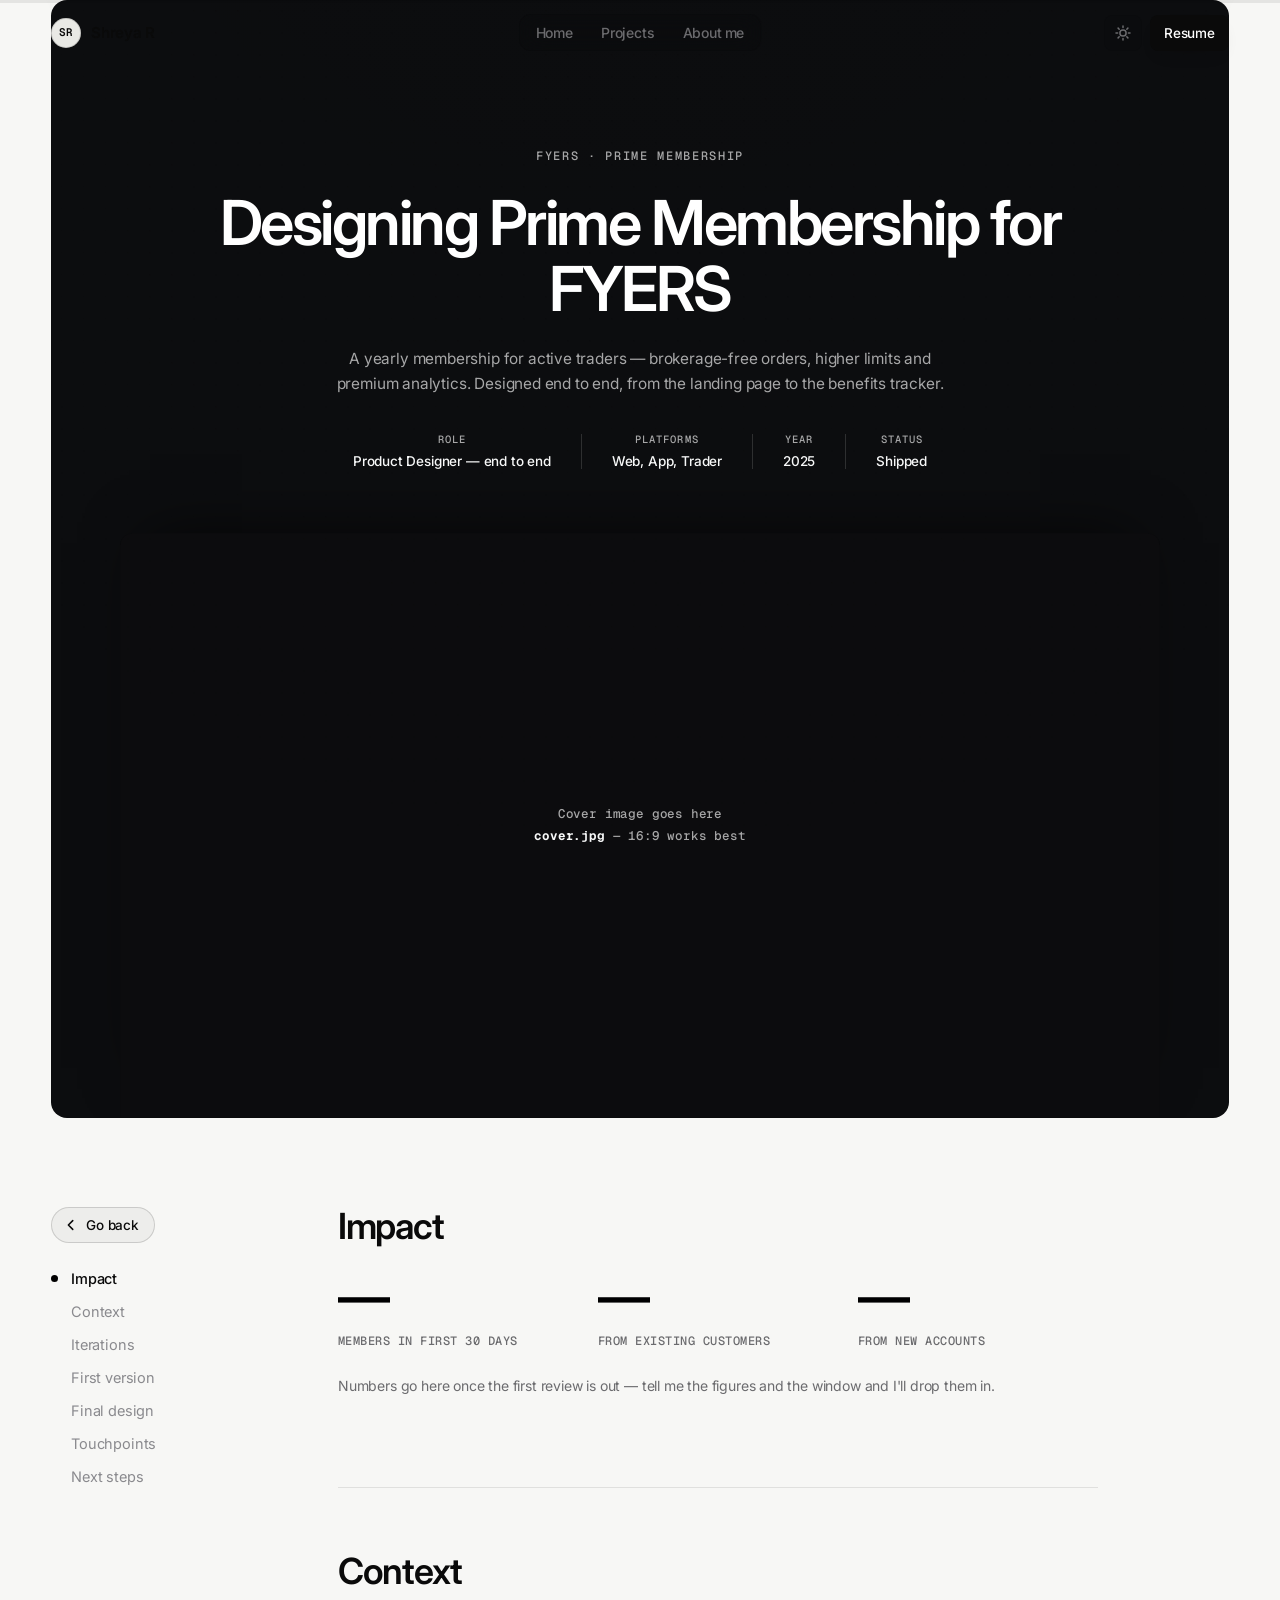
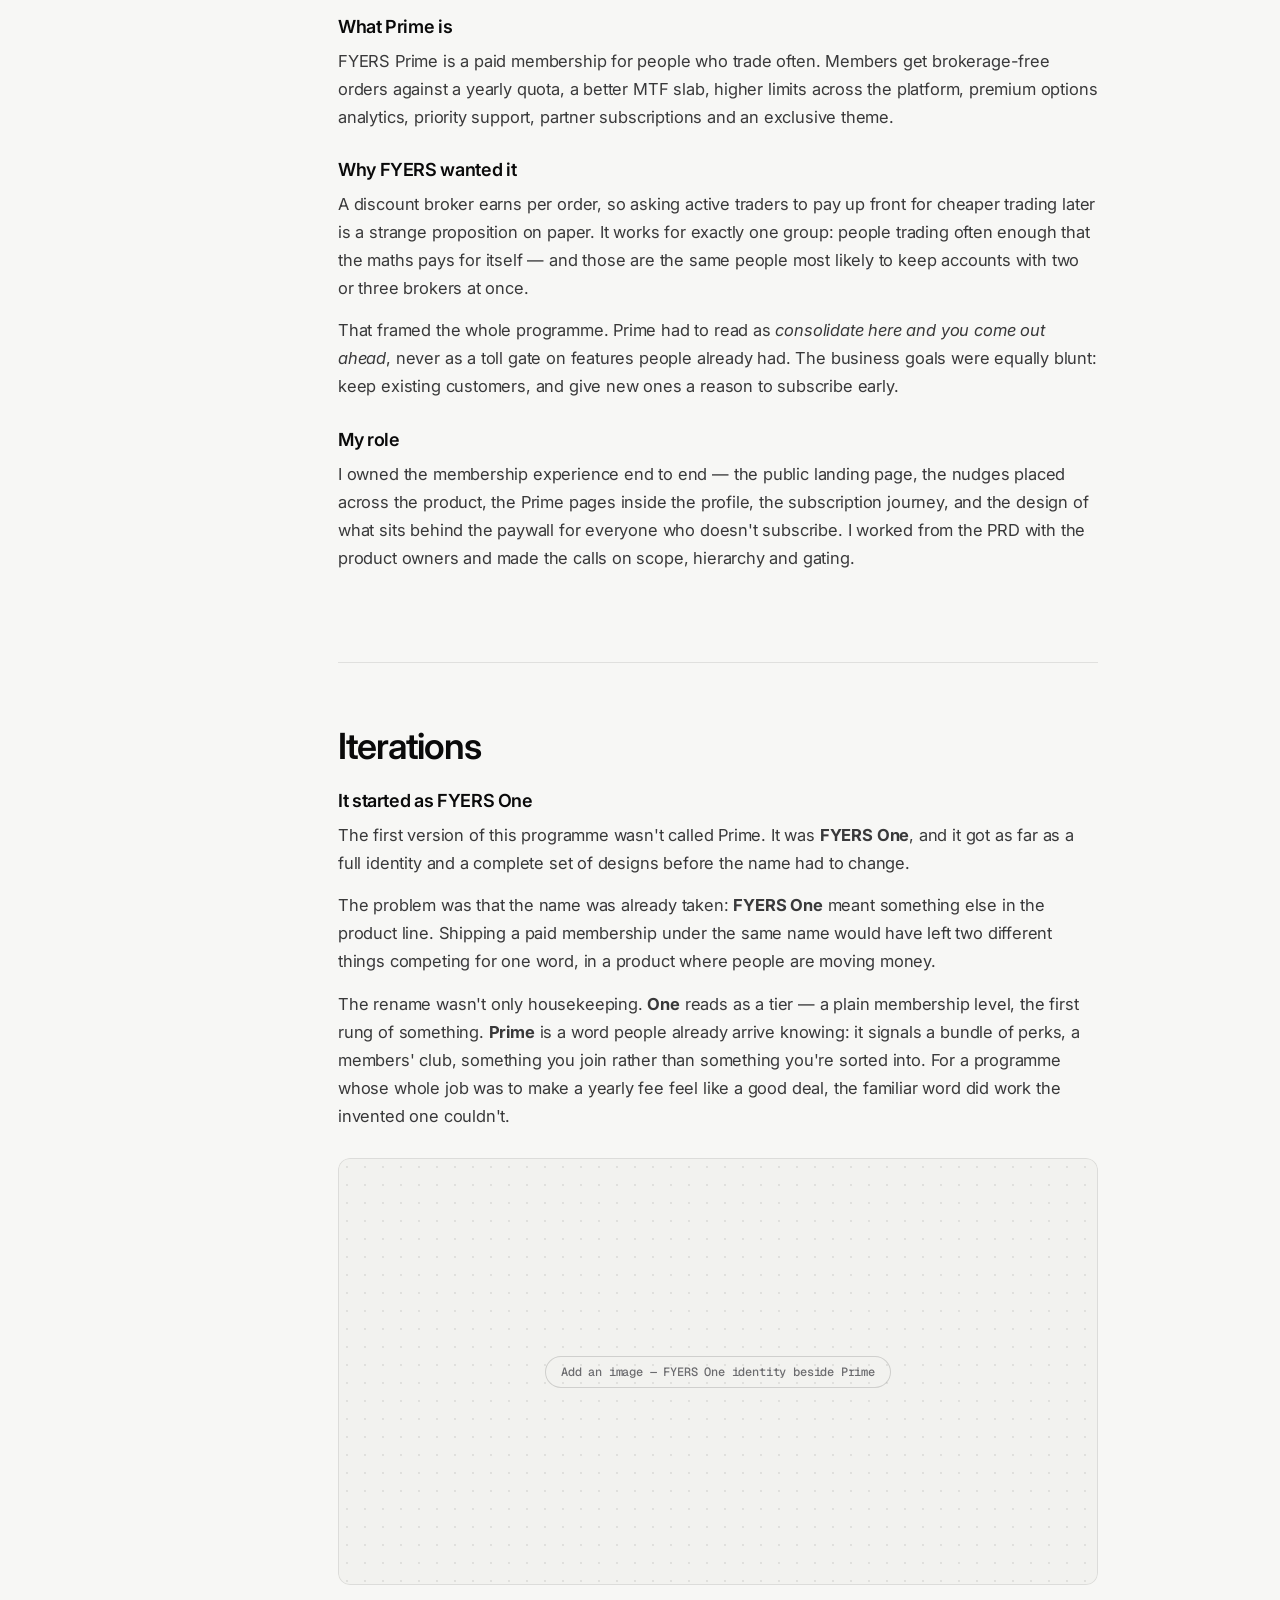
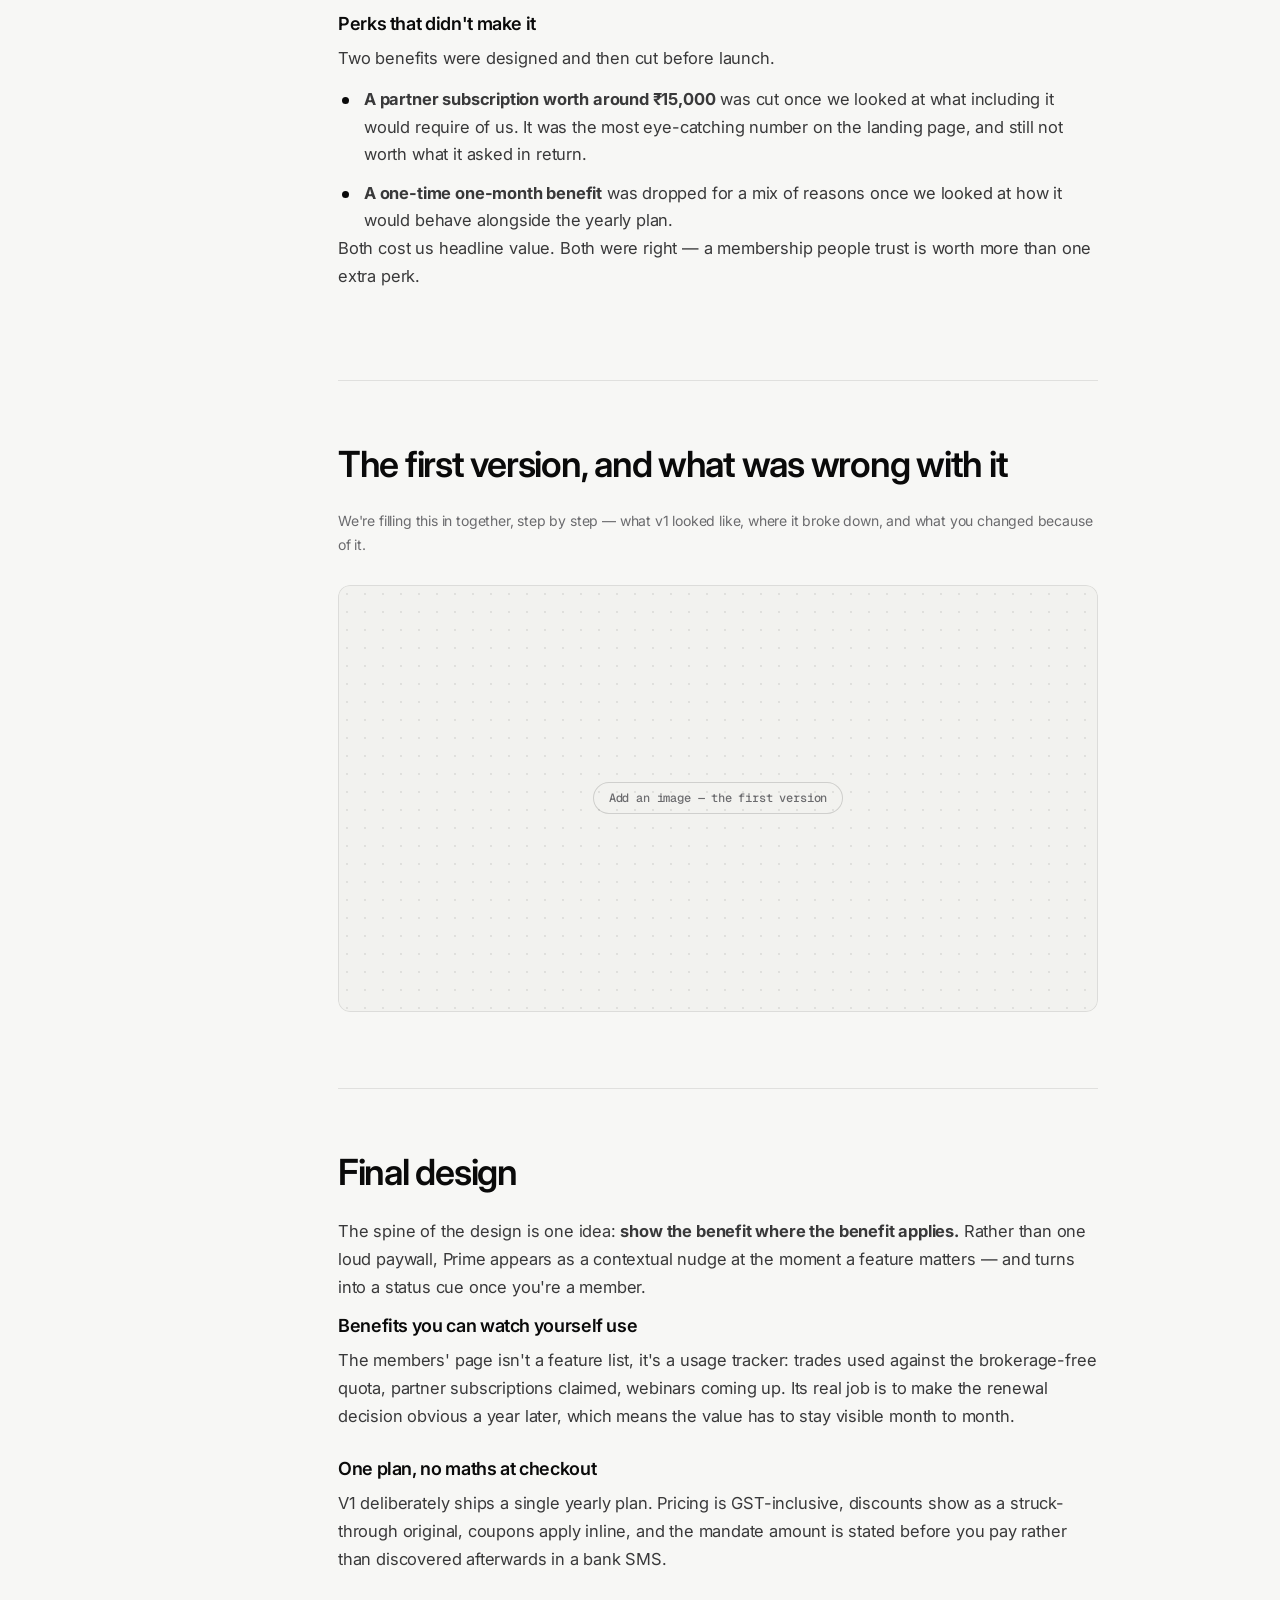
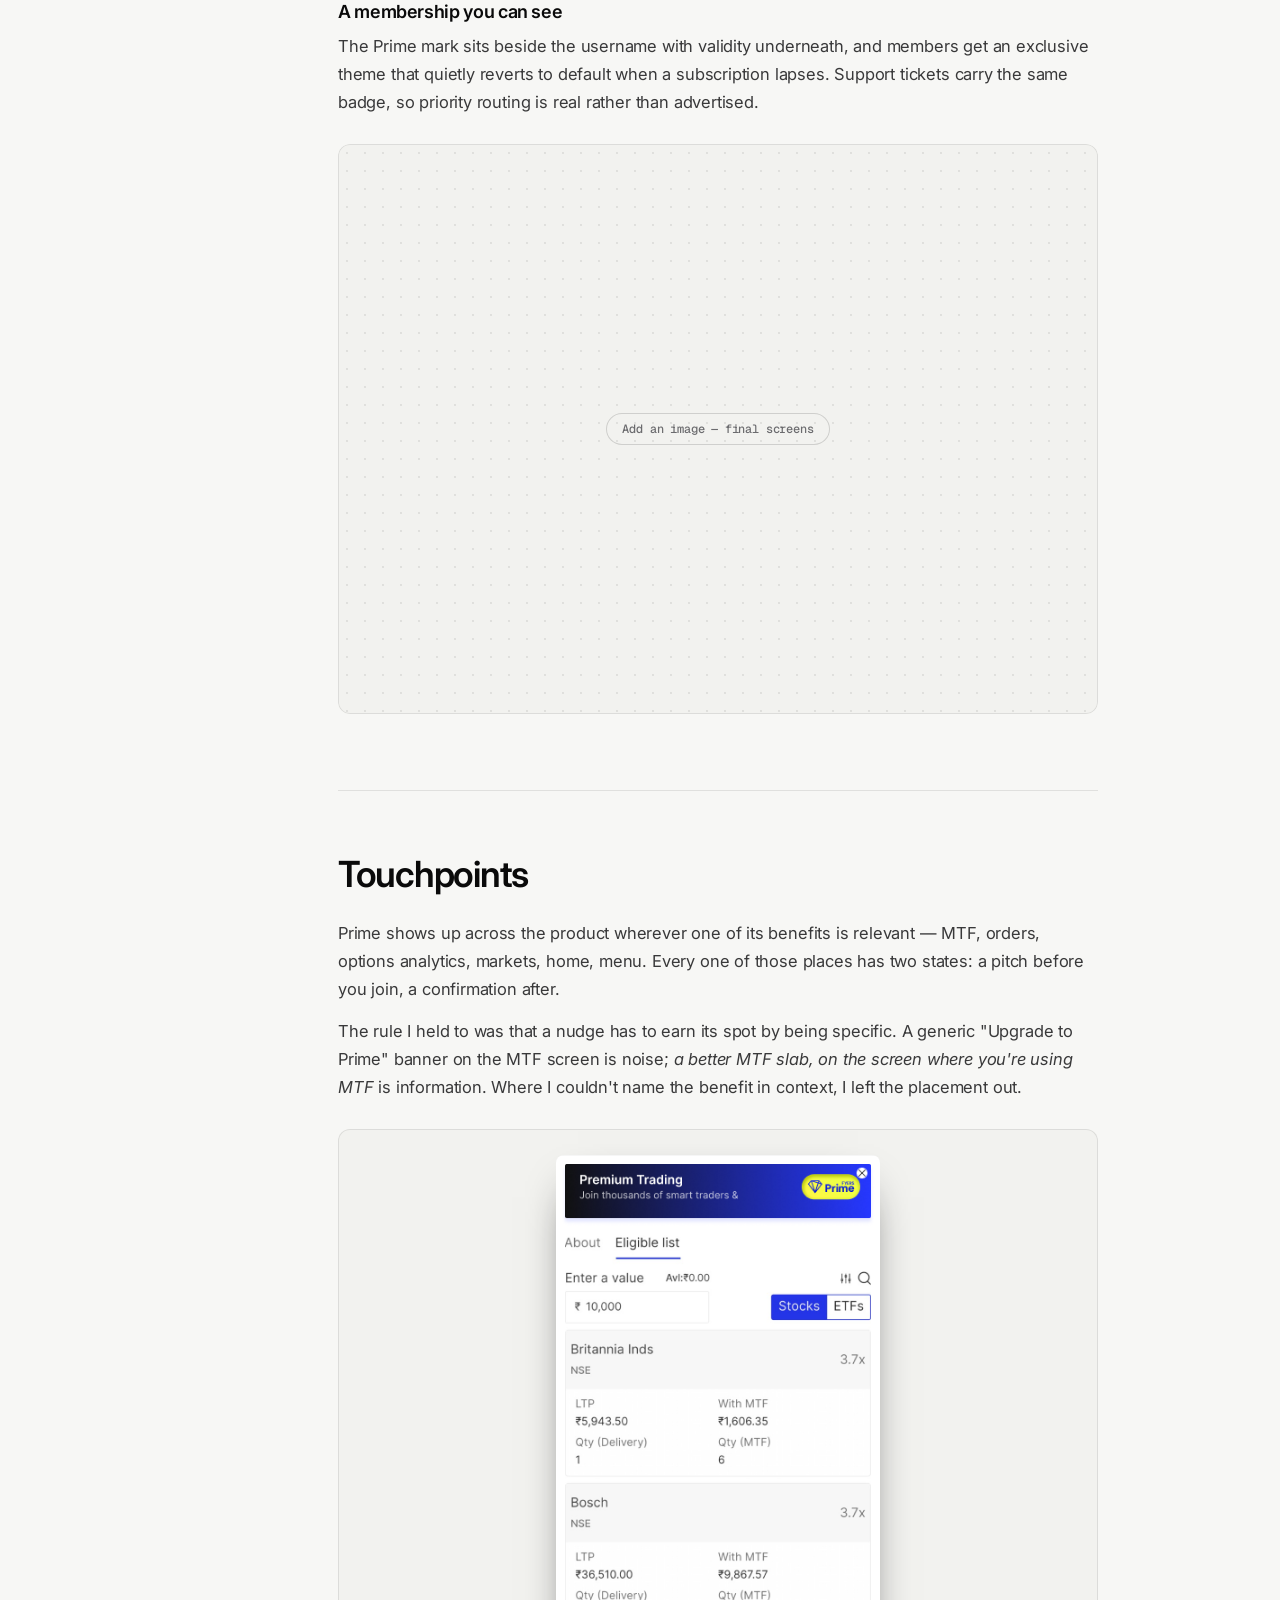
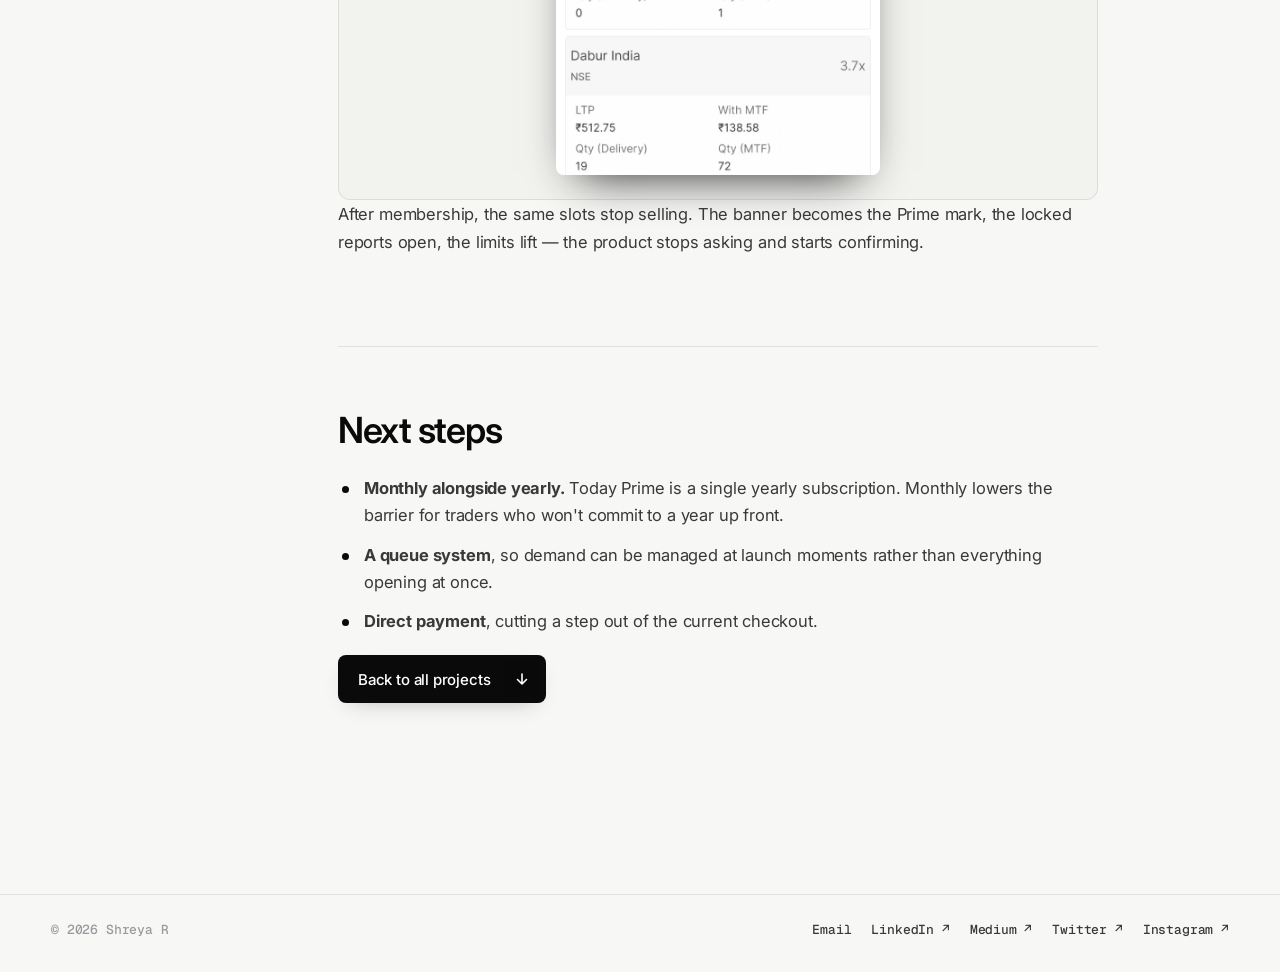
==== commit 50e8f807: "Restructure the Prime case study Impact moves to the top, "the brief" becomes "iterations" — coverin" ====
--- a/case-fyers-prime.html
+++ b/case-fyers-prime.html
@@ -61,6 +61,13 @@
       <h1 class="banner__title">Designing Prime Membership for FYERS</h1>
       <p class="banner__sub">A yearly membership for active traders — brokerage-free orders, higher limits and premium analytics. Designed end to end, from the landing page to the benefits tracker.</p>
     </div>
+    <dl class="banner__facts">
+      <div><dt>Role</dt><dd>Product Designer — end to end</dd></div>
+      <div><dt>Platforms</dt><dd>Web, App, Trader</dd></div>
+      <div><dt>Year</dt><dd>2025</dd></div>
+      <div><dt>Status</dt><dd>Shipped</dd></div>
+    </dl>
+
     <figure class="banner__frame">
       <span class="banner__ph">Cover image goes here<br /><b>cover.jpg</b> — 16:9 works best</span>
     </figure>
@@ -75,138 +82,97 @@
         Go back
       </a>
       <nav class="toc" id="toc" aria-label="Sections">
-        <a href="#overview" class="is-active">Overview</a>
-        <a href="#goals">Goals</a>
+        <a href="#impact" class="is-active">Impact</a>
         <a href="#context">Context</a>
-        <a href="#brief">The brief</a>
-        <a href="#failed">What failed</a>
+        <a href="#iterations">Iterations</a>
+        <a href="#v1">First version</a>
         <a href="#design">Final design</a>
-        <a href="#impact">Impact</a>
+        <a href="#touchpoints">Touchpoints</a>
         <a href="#next">Next steps</a>
       </nav>
     </aside>
 
     <main class="case__body">
 
-      <section id="overview" class="sec">
-        <h2 class="sec__title">First, a little context</h2>
-
-        <h3>About FYERS</h3>
-        <p>FYERS is an Indian discount broker. People use it to trade equity, derivatives and mutual funds across web, mobile and the Trader terminal.</p>
-
-        <h3>Overview</h3>
-        <p>Internally the programme was called <b>FYERS First</b>. The brief from the growth team was one line: build a membership that keeps existing customers and brings new ones in. Everything else — what you get, what it costs, where people find it, what happens when they don't buy it — was open.</p>
-        <p>I owned the membership experience end to end: the public landing page, the nudges scattered across the product, the Prime pages inside the profile, the subscription journey, and the design of what sits behind the paywall for everyone who doesn't subscribe.</p>
-
-        <div class="split">
-          <div>
-            <h3>My role</h3>
-            <p>End-to-end product design — discovery, flows, UI, prototypes, and handoff across web and app. I worked from the PRD with the product owners and took the design decisions on scope, hierarchy and gating.</p>
-          </div>
-          <div>
-            <h3>Team</h3>
-            <ul class="people">
-              <li><b>Sanjeevini &amp; Abhimanyu</b> <span>Product owners</span></li>
-              <li><b>Growth</b> <span>Product stream</span></li>
-              <li><b>Web, App &amp; Backoffice</b> <span>Engineering</span></li>
-            </ul>
-          </div>
-        </div>
-
-        <dl class="facts">
-          <div><dt>Role</dt><dd>Product Designer 2 — end-to-end</dd></div>
-          <div><dt>Platform</dt><dd>Web, App, Trader terminal</dd></div>
-          <div><dt>Scope</dt><dd>Marketing site → checkout → benefits</dd></div>
-          <div><dt>Year</dt><dd>2025</dd></div>
-        </dl>
-      </section>
-
-      <section id="goals" class="sec">
-        <h2 class="sec__title">Goals</h2>
-        <ul class="list">
-          <li><b>Retention.</b> Give existing customers a reason to consolidate their trading on FYERS instead of splitting it across brokers.</li>
-          <li><b>Acquisition.</b> Make membership attractive enough that new customers subscribe within their first months.</li>
-          <li><b>Make the value legible.</b> Brokerage savings, higher limits and premium analytics are abstract until you see them against your own usage.</li>
-          <li><b>Keep the free tier honest.</b> Gate features without making the basic product feel broken or bait-and-switch.</li>
+      <section id="impact" class="sec sec--lead">
+        <h2 class="sec__title">Impact</h2>
+        <ul class="outcomes">
+          <li><strong>—</strong><span>Members in first 30 days</span></li>
+          <li><strong>—</strong><span>From existing customers</span></li>
+          <li><strong>—</strong><span>From new accounts</span></li>
         </ul>
+        <p class="note">Numbers go here once the first review is out — tell me the figures and the window and I'll drop them in.</p>
       </section>
 
       <section id="context" class="sec">
         <h2 class="sec__title">Context</h2>
-        <p>A discount broker makes money per order, so a membership is an odd fit: you're asking active traders to pay up front for cheaper trading later. The maths only works for people who trade often — and those are exactly the customers most likely to keep accounts at two or three brokers at once.</p>
-        <p>That framed the whole project. Prime had to read as <i>consolidate here and you come out ahead</i>, not as a toll gate on features people already had. Two numbers would tell us whether it landed: how many existing customers subscribed, and how many new customers subscribed within three months of opening an account.</p>
-        <blockquote class="quote">The membership had to pay for itself in the customer's head before they reached the payment screen.<cite>The design constraint</cite></blockquote>
-      </section>
-
-      <section id="brief" class="sec">
-        <h2 class="sec__title">The brief</h2>
-        <p>The PRD broke into five surfaces, each with its own design problem:</p>
+
+        <h3>What Prime is</h3>
+        <p>FYERS Prime is a paid membership for people who trade often. Members get brokerage-free orders against a yearly quota, a better MTF slab, higher limits across the platform, premium options analytics, priority support, partner subscriptions and an exclusive theme.</p>
+
+        <h3>Why FYERS wanted it</h3>
+        <p>A discount broker earns per order, so asking active traders to pay up front for cheaper trading later is a strange proposition on paper. It works for exactly one group: people trading often enough that the maths pays for itself — and those are the same people most likely to keep accounts with two or three brokers at once.</p>
+        <p>That framed the whole programme. Prime had to read as <i>consolidate here and you come out ahead</i>, never as a toll gate on features people already had. The business goals were equally blunt: keep existing customers, and give new ones a reason to subscribe early.</p>
+
+        <h3>My role</h3>
+        <p>I owned the membership experience end to end — the public landing page, the nudges placed across the product, the Prime pages inside the profile, the subscription journey, and the design of what sits behind the paywall for everyone who doesn't subscribe. I worked from the PRD with the product owners and made the calls on scope, hierarchy and gating.</p>
+      </section>
+
+      <section id="iterations" class="sec">
+        <h2 class="sec__title">Iterations</h2>
+
+        <h3>It started as FYERS One</h3>
+        <p>The first version of this programme wasn't called Prime. It was <b>FYERS One</b>, and it got as far as a full identity and a complete set of designs before the name had to change.</p>
+        <p>The problem was that the name was already taken: <b>FYERS One</b> meant something else in the product line. Shipping a paid membership under the same name would have left two different things competing for one word, in a product where people are moving money.</p>
+        <p>The rename wasn't only housekeeping. <b>One</b> reads as a tier — a plain membership level, the first rung of something. <b>Prime</b> is a word people already arrive knowing: it signals a bundle of perks, a members' club, something you join rather than something you're sorted into. For a programme whose whole job was to make a yearly fee feel like a good deal, the familiar word did work the invented one couldn't.</p>
+        <figure class="shot"><span>Add an image — FYERS One identity beside Prime</span></figure>
+
+        <h3>Perks that didn't make it</h3>
+        <p>Two benefits were designed and then cut before launch.</p>
         <ul class="list">
-          <li><b>A public landing page</b> — what Prime is, the full feature list, a benefits comparison, yearly pricing, and discount handling. Three audiences on one page: guests, basic users and existing members, each needing a different call to action.</li>
-          <li><b>Touchpoints across the product</b> — banners and nudges wherever a Prime benefit is relevant: MTF, orders, options analytics, markets, menu, home. Each one needed a before-membership and an after-membership state.</li>
-          <li><b>Prime pages inside the profile</b> — one for people deciding, one for people who just paid, and one for members tracking what they've used: trades left out of their brokerage-free quota, upcoming webinars, partner subscriptions.</li>
-          <li><b>The subscription journey</b> — a single yearly plan for V1, GST-inclusive pricing, launch discounts, coupon codes, auto-renewal on by default, and a mandate created through the existing funds system.</li>
-          <li><b>Feature gating</b> — baskets, alerts, screeners, custom watchlists, AI prompts, options automations and three premium analytics reports, each with a limit for basic users and an overlay when they hit it.</li>
+          <li><b>A partner subscription worth around ₹15,000</b> was cut once we looked at what including it would require of us. It was the most eye-catching number on the landing page, and still not worth what it asked in return.</li>
+          <li><b>A one-time one-month benefit</b> was dropped for a mix of reasons once we looked at how it would behave alongside the yearly plan.</li>
         </ul>
-        <figure class="shot"><span>Add an image — the surface map or early flows</span></figure>
-      </section>
-
-      <section id="failed" class="sec">
-        <h2 class="sec__title">What was hard</h2>
-
-        <h3>Gating a product people already use</h3>
-        <p>The limits weren't theoretical: plenty of basic users already had more than ten custom watchlists or twenty-five saved screeners. Taking those away would have been a straight downgrade, so existing items had to be grandfathered and the limit applied only to new ones — and the overlay had to explain that difference in a sentence, at the moment someone hit it.</p>
-
-        <h3>Coupons versus mandates</h3>
-        <p>A coupon reduces what you pay today, but the auto-renewal mandate still has to be created for the full price so next year's renewal works. That mismatch is invisible to the business and alarming to a customer reading their bank's SMS. It needed saying plainly on the payment screen rather than hiding in the T&amp;Cs.</p>
-
-        <h3>No cancellation in V1</h3>
-        <p>The honest constraint: V1 shipped without an in-app cancel flow — subscriptions had to be managed through the payment platform or the bank. Designing a "Manage subscription" page that is upfront about that, instead of quietly omitting it, was the uncomfortable part.</p>
-        <div class="compare">
-          <figure class="shot shot--sm"><span>Before — limit hit, no context</span></figure>
-          <figure class="shot shot--sm"><span>After — limit with the upgrade path</span></figure>
-        </div>
+        <p>Both cost us headline value. Both were right — a membership people trust is worth more than one extra perk.</p>
+      </section>
+
+      <section id="v1" class="sec">
+        <h2 class="sec__title">The first version, and what was wrong with it</h2>
+        <p class="note">We're filling this in together, step by step — what v1 looked like, where it broke down, and what you changed because of it.</p>
+        <figure class="shot"><span>Add an image — the first version</span></figure>
       </section>
 
       <section id="design" class="sec">
         <h2 class="sec__title">Final design</h2>
-        <p>The spine of the design is one idea: <b>show the benefit where the benefit applies.</b> Rather than one loud paywall, Prime appears as a contextual nudge at the moment a feature matters — and converts into a status cue once you're a member.</p>
-
-        <h3>Nudges that become badges</h3>
-        <p>Every touchpoint has two states. Before membership, a banner frames the specific saving in that context — brokerage-free orders where you place orders, a better MTF slab on the MTF screen. After membership, the same slot carries the Prime mark instead of a pitch, so the product stops selling and starts confirming.</p>
+        <p>The spine of the design is one idea: <b>show the benefit where the benefit applies.</b> Rather than one loud paywall, Prime appears as a contextual nudge at the moment a feature matters — and turns into a status cue once you're a member.</p>
+
+        <h3>Benefits you can watch yourself use</h3>
+        <p>The members' page isn't a feature list, it's a usage tracker: trades used against the brokerage-free quota, partner subscriptions claimed, webinars coming up. Its real job is to make the renewal decision obvious a year later, which means the value has to stay visible month to month.</p>
+
+        <h3>One plan, no maths at checkout</h3>
+        <p>V1 deliberately ships a single yearly plan. Pricing is GST-inclusive, discounts show as a struck-through original, coupons apply inline, and the mandate amount is stated before you pay rather than discovered afterwards in a bank SMS.</p>
+
+        <h3>A membership you can see</h3>
+        <p>The Prime mark sits beside the username with validity underneath, and members get an exclusive theme that quietly reverts to default when a subscription lapses. Support tickets carry the same badge, so priority routing is real rather than advertised.</p>
+        <figure class="shot shot--tall"><span>Add an image — final screens</span></figure>
+      </section>
+
+      <section id="touchpoints" class="sec">
+        <h2 class="sec__title">Touchpoints</h2>
+        <p>Prime shows up across the product wherever one of its benefits is relevant — MTF, orders, options analytics, markets, home, menu. Every one of those places has two states: a pitch before you join, a confirmation after.</p>
+        <p>The rule I held to was that a nudge has to earn its spot by being specific. A generic "Upgrade to Prime" banner on the MTF screen is noise; <i>a better MTF slab, on the screen where you're using MTF</i> is information. Where I couldn't name the benefit in context, I left the placement out.</p>
         <figure class="shot shot--has-img">
           <img src="img/prime-mobile.png" alt="Prime touchpoint banner on the MTF screen" loading="lazy" />
         </figure>
-
-        <h3>Benefits you can watch yourself use</h3>
-        <p>The members' page isn't a feature list — it's a usage tracker. Trades used against the brokerage-free quota, partner subscriptions claimed, webinars coming up. The job of that page is to make the renewal decision obvious a year later, which means the value has to be visible monthly.</p>
-
-        <h3>One plan, no maths at checkout</h3>
-        <p>V1 deliberately ships a single yearly plan. Pricing is GST-inclusive, discounts show as a struck-through original, coupons apply inline, and the mandate amount is stated before you pay rather than discovered afterwards.</p>
-
-        <h3>A membership you can see</h3>
-        <p>The Prime mark sits next to the username with validity underneath, and members get an exclusive theme — which quietly reverts to the default when a subscription lapses. Support tickets carry the same badge, so priority routing is real rather than advertised.</p>
-        <figure class="shot"><span>Add an image — Prime landing page and benefits screens</span></figure>
-      </section>
-
-      <section id="impact" class="sec">
-        <h2 class="sec__title">Impact</h2>
-        <p>Prime is a net-new programme, so there was no baseline to beat. Success is tracked against two metrics from the PRD, plus the dashboards built alongside the launch:</p>
-        <ul class="list">
-          <li><b>Retention</b> — subscribers who were already FYERS customers.</li>
-          <li><b>Acquisition</b> — subscribers who joined within three months of opening an account.</li>
-          <li><b>Behaviour</b> — login frequency, order volume and feature usage before versus after subscribing, and how fast members work through their brokerage-free quota.</li>
-        </ul>
-        <p class="note">Live numbers land after launch — drop them in here once the first monthly review is out.</p>
+        <p>After membership, the same slots stop selling. The banner becomes the Prime mark, the locked reports open, the limits lift — the product stops asking and starts confirming.</p>
       </section>
 
       <section id="next" class="sec">
         <h2 class="sec__title">Next steps</h2>
         <ul class="list">
-          <li>More than one plan, once there's data on who subscribes and what they actually use.</li>
-          <li>In-app subscription management and cancellation, closing the V1 gap.</li>
-          <li>More partner perks, with a cleaner claim flow than voucher codes.</li>
-          <li>Tuning each gate against the number of users who hit it daily — some limits will be too tight, some too generous.</li>
+          <li><b>Monthly alongside yearly.</b> Today Prime is a single yearly subscription. Monthly lowers the barrier for traders who won't commit to a year up front.</li>
+          <li><b>A queue system</b>, so demand can be managed at launch moments rather than everything opening at once.</li>
+          <li><b>Direct payment</b>, cutting a step out of the current checkout.</li>
         </ul>
         <a class="btn btn--primary next-case" href="index.html#work">
           Back to all projects
--- a/styles.css
+++ b/styles.css
@@ -93,12 +93,8 @@
   color-scheme: dark;
 }
 
-/* Theme swap shouldn't flash — but never animate it for reduced-motion users */
-@media (prefers-reduced-motion: no-preference) {
-  body, .nav, .card, .sp, .badge__face, .float, .mock, .elist a::before {
-    transition: background-color .45s var(--ease), color .45s var(--ease), box-shadow .45s var(--ease);
-  }
-}
+/* Theme swaps instantly: animating large blurred/translucent layers leaves
+   stale paint in Safari. Small controls keep their own transitions. */
 
 *, *::before, *::after { box-sizing: border-box; }
 html { scroll-behavior: smooth; }
@@ -255,6 +251,7 @@
 }
 .hero__shade {
   position: absolute; inset: 0; z-index: -1; pointer-events: none;
+  will-change: opacity;
   background:
     radial-gradient(ellipse 48% 40% at 24% 48%, var(--bg) 35%, transparent 75%),
     linear-gradient(to bottom, transparent 70%, var(--bg));
--- a/case.css
+++ b/case.css
@@ -60,6 +60,22 @@
   line-height: 1.6;
   color: var(--banner-muted);
 }
+.banner__facts {
+  display: flex; flex-wrap: wrap; justify-content: center;
+  gap: 10px 0;
+  max-width: 820px;
+  margin: clamp(26px, 3vw, 38px) auto 0;
+  padding: 0;
+}
+.banner__facts div { padding: 0 clamp(16px, 2.4vw, 30px); border-left: 1px solid rgba(255, 255, 255, 0.14); text-align: center; }
+.banner__facts div:first-child { border-left: 0; }
+.banner__facts dt { font: 500 10.5px/1 var(--mono); letter-spacing: 0.1em; text-transform: uppercase; color: var(--banner-muted); }
+.banner__facts dd { margin: 8px 0 0; font-size: 13.5px; font-weight: 500; color: var(--banner-text); white-space: nowrap; }
+
+/* Impact sits first, so give it a little more presence */
+.sec--lead .outcomes strong { font-size: clamp(34px, 4.6vw, 52px); }
+.sec--lead { padding-bottom: clamp(40px, 5vw, 64px); }
+
 .banner__frame {
   max-width: 1040px;
   margin: clamp(40px, 5vw, 70px) auto 0;
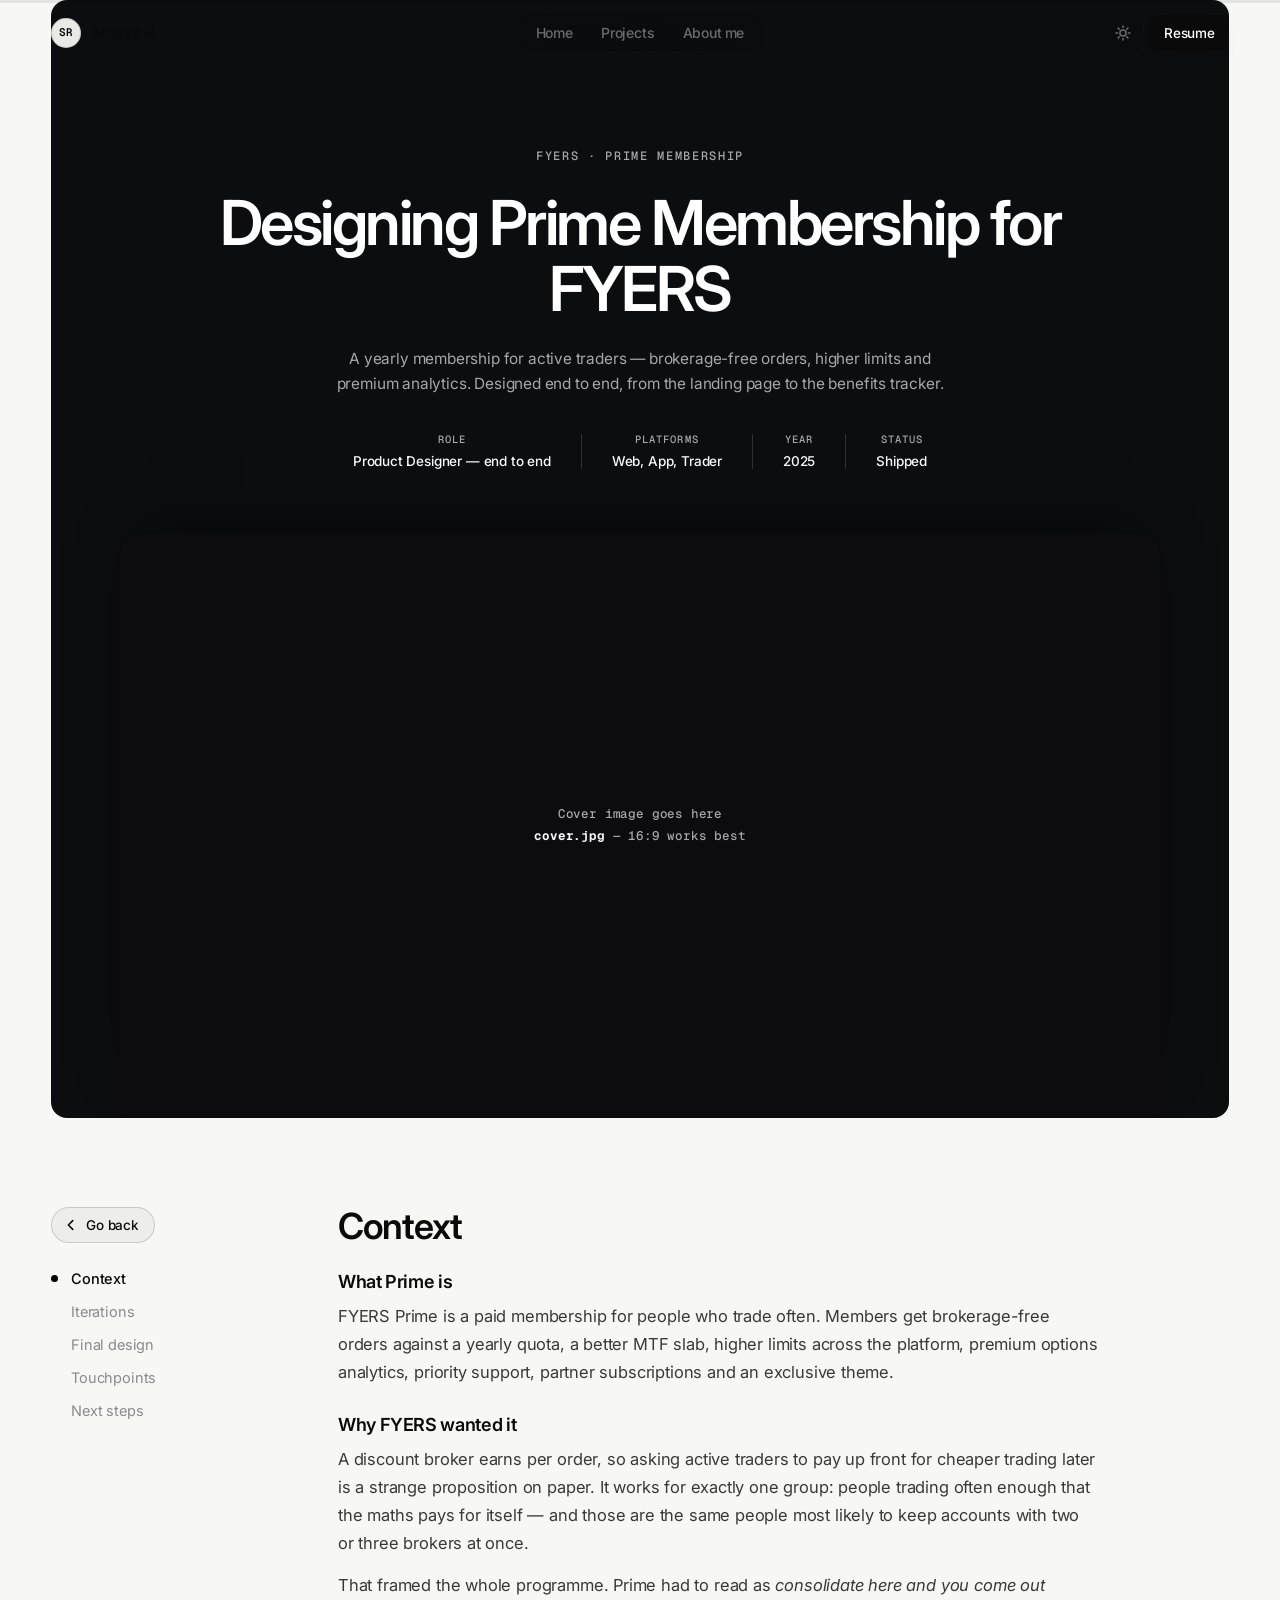
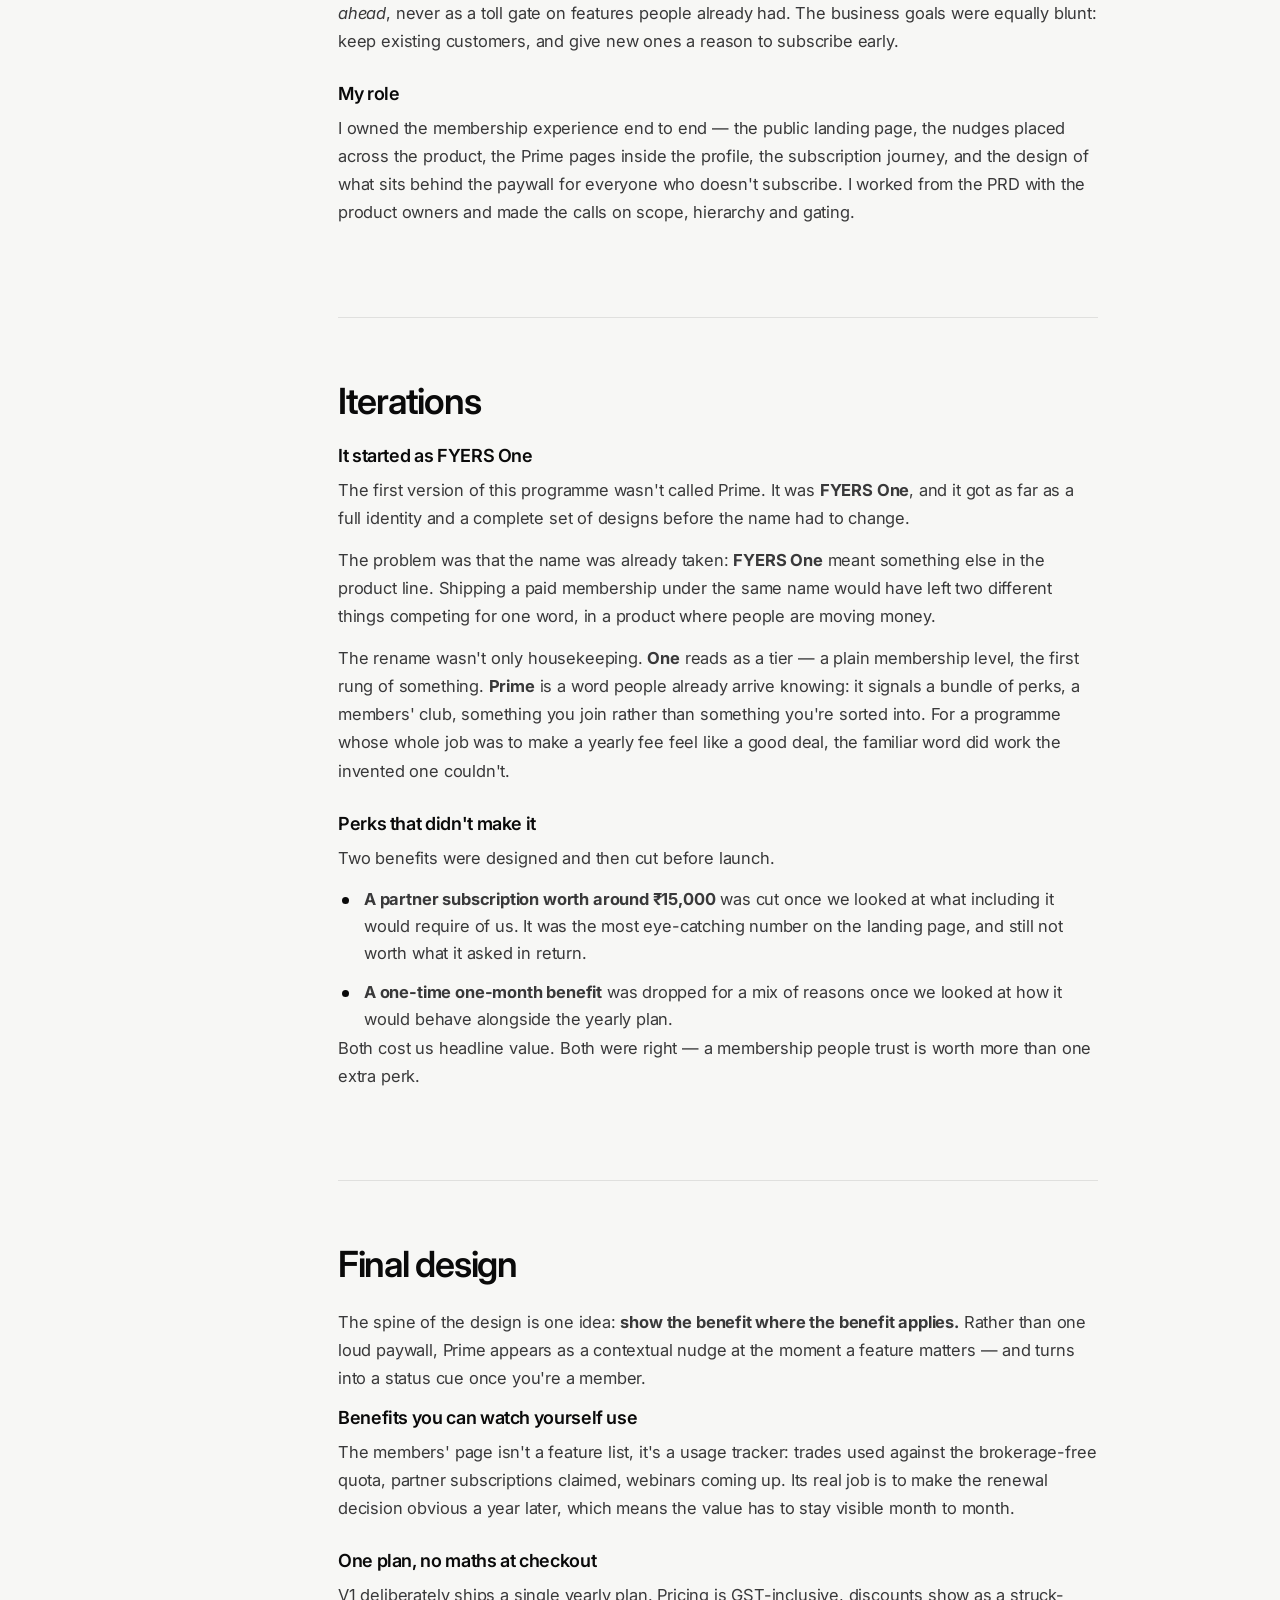
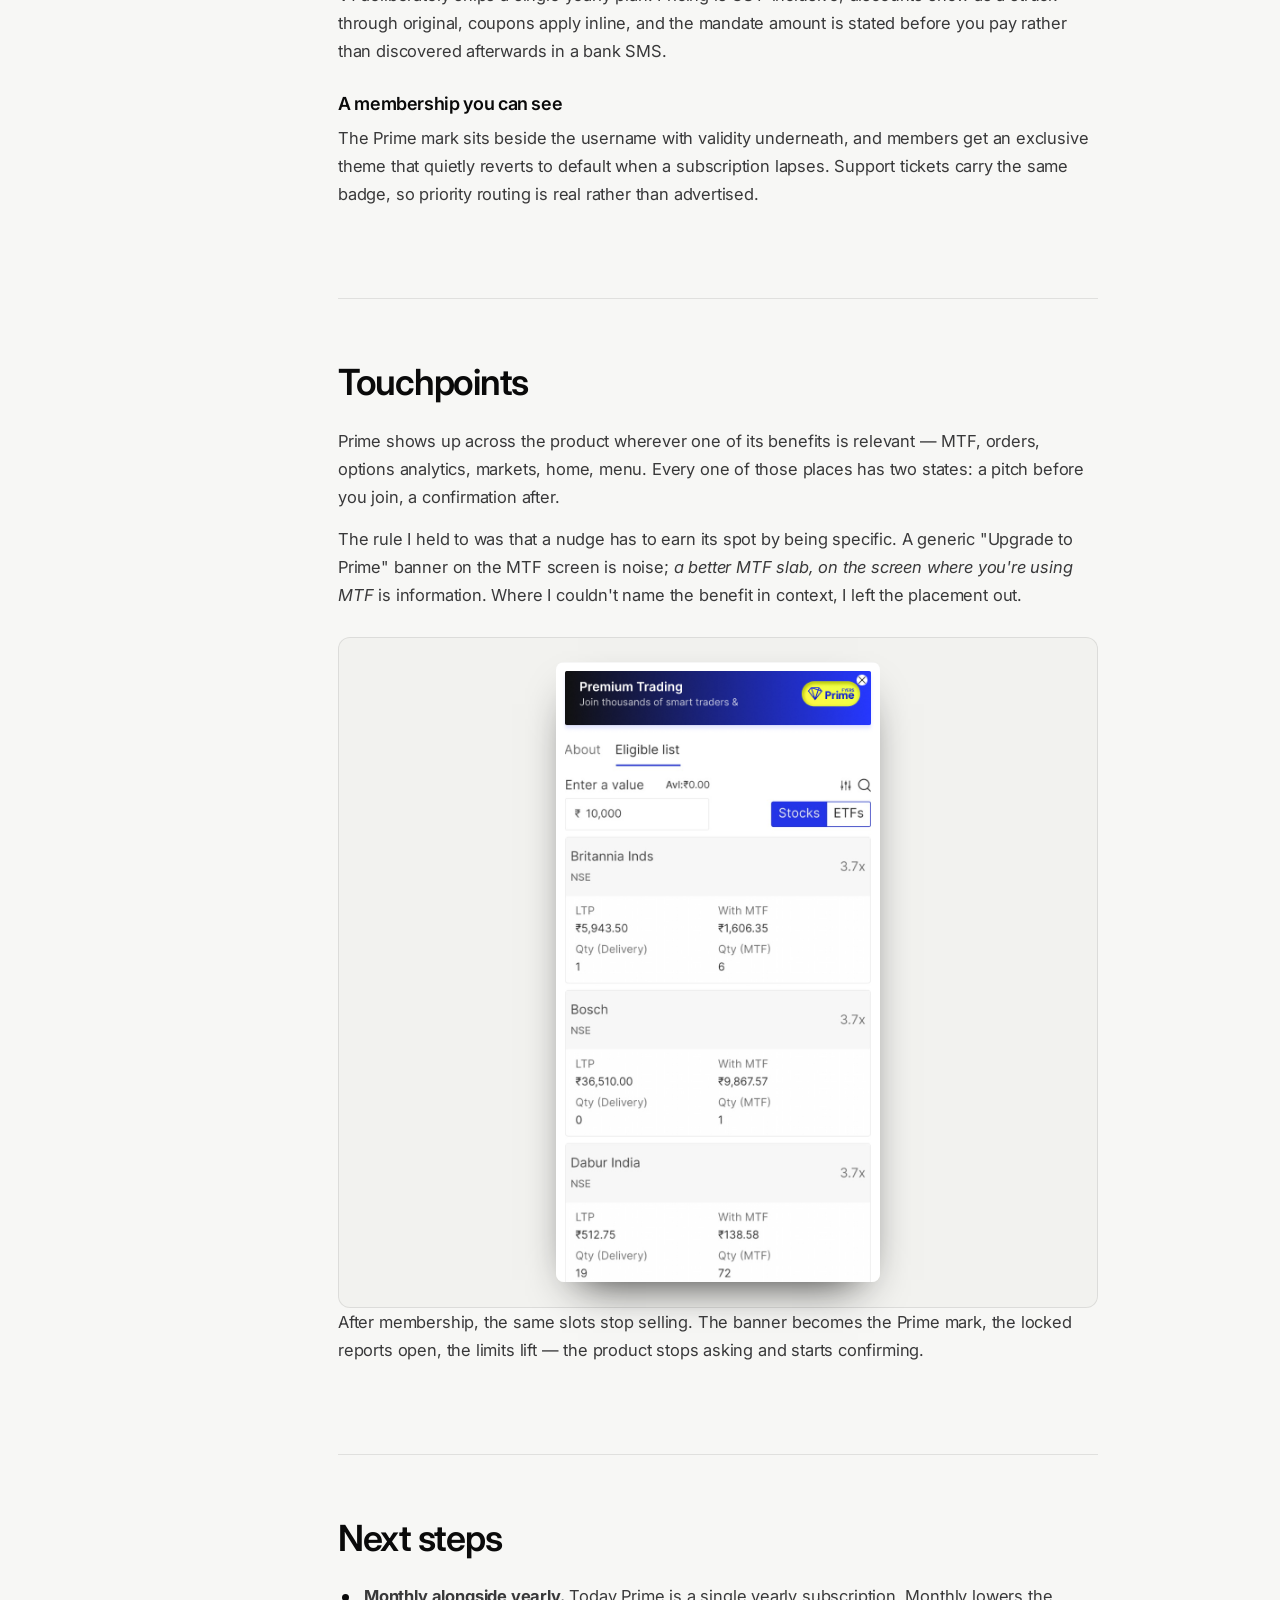
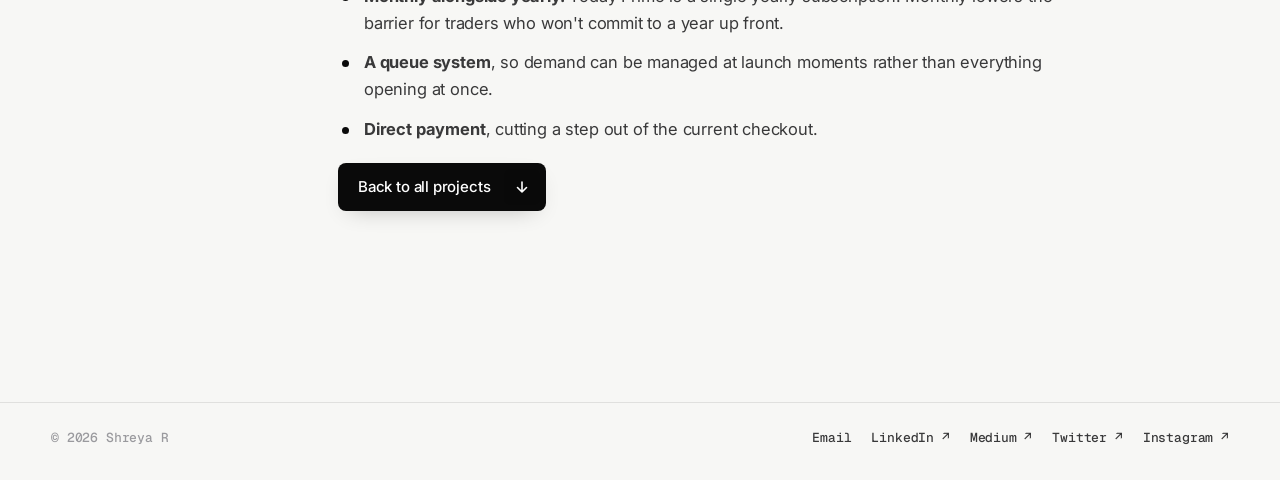
==== commit d7e933f1: "Fix live bugs: Prime placeholders, exact metrics, readable status pill - Hide the Prime case study's" ====
--- a/case-fyers-prime.html
+++ b/case-fyers-prime.html
@@ -82,10 +82,11 @@
         Go back
       </a>
       <nav class="toc" id="toc" aria-label="Sections">
-        <a href="#impact" class="is-active">Impact</a>
-        <a href="#context">Context</a>
+        <!-- Hidden until filled in: remove `hidden` from the Impact and First version links and sections -->
+        <a href="#impact" hidden>Impact</a>
+        <a href="#context" class="is-active">Context</a>
         <a href="#iterations">Iterations</a>
-        <a href="#v1">First version</a>
+        <a href="#v1" hidden>First version</a>
         <a href="#design">Final design</a>
         <a href="#touchpoints">Touchpoints</a>
         <a href="#next">Next steps</a>
@@ -94,7 +95,7 @@
 
     <main class="case__body">
 
-      <section id="impact" class="sec sec--lead">
+      <section id="impact" class="sec sec--lead" hidden>
         <h2 class="sec__title">Impact</h2>
         <ul class="outcomes">
           <li><strong>—</strong><span>Members in first 30 days</span></li>
@@ -125,7 +126,7 @@
         <p>The first version of this programme wasn't called Prime. It was <b>FYERS One</b>, and it got as far as a full identity and a complete set of designs before the name had to change.</p>
         <p>The problem was that the name was already taken: <b>FYERS One</b> meant something else in the product line. Shipping a paid membership under the same name would have left two different things competing for one word, in a product where people are moving money.</p>
         <p>The rename wasn't only housekeeping. <b>One</b> reads as a tier — a plain membership level, the first rung of something. <b>Prime</b> is a word people already arrive knowing: it signals a bundle of perks, a members' club, something you join rather than something you're sorted into. For a programme whose whole job was to make a yearly fee feel like a good deal, the familiar word did work the invented one couldn't.</p>
-        <figure class="shot"><span>Add an image — FYERS One identity beside Prime</span></figure>
+        <figure class="shot" hidden><span>Add an image — FYERS One identity beside Prime</span></figure>
 
         <h3>Perks that didn't make it</h3>
         <p>Two benefits were designed and then cut before launch.</p>
@@ -136,7 +137,7 @@
         <p>Both cost us headline value. Both were right — a membership people trust is worth more than one extra perk.</p>
       </section>
 
-      <section id="v1" class="sec">
+      <section id="v1" class="sec" hidden>
         <h2 class="sec__title">The first version, and what was wrong with it</h2>
         <p class="note">We're filling this in together, step by step — what v1 looked like, where it broke down, and what you changed because of it.</p>
         <figure class="shot"><span>Add an image — the first version</span></figure>
@@ -154,7 +155,7 @@
 
         <h3>A membership you can see</h3>
         <p>The Prime mark sits beside the username with validity underneath, and members get an exclusive theme that quietly reverts to default when a subscription lapses. Support tickets carry the same badge, so priority routing is real rather than advertised.</p>
-        <figure class="shot shot--tall"><span>Add an image — final screens</span></figure>
+        <figure class="shot shot--tall" hidden><span>Add an image — final screens</span></figure>
       </section>
 
       <section id="touchpoints" class="sec">
--- a/styles.css
+++ b/styles.css
@@ -674,7 +674,7 @@
   background: var(--brand-soft);
   box-shadow: inset 0 0 0 1px var(--line-3);
   font: 500 13.5px/1 var(--font); letter-spacing: -0.01em;
-  color: var(--on-brand);
+  color: var(--text);
   white-space: nowrap;
 }
 .soon__dot {
--- a/case.css
+++ b/case.css
@@ -138,6 +138,9 @@
 .case__body { max-width: 760px; }
 .sec { scroll-margin-top: 110px; padding-bottom: clamp(48px, 6vw, 76px); }
 .sec + .sec { border-top: 1px solid var(--line); padding-top: clamp(40px, 5vw, 64px); }
+/* Unfinished parts carry `hidden` until their content exists */
+.case [hidden] { display: none !important; }
+.case__body > .sec[hidden]:first-child + .sec { border-top: 0; padding-top: 0; }
 .sec__title {
   margin: 0 0 24px;
   font-size: clamp(26px, 3vw, 36px);
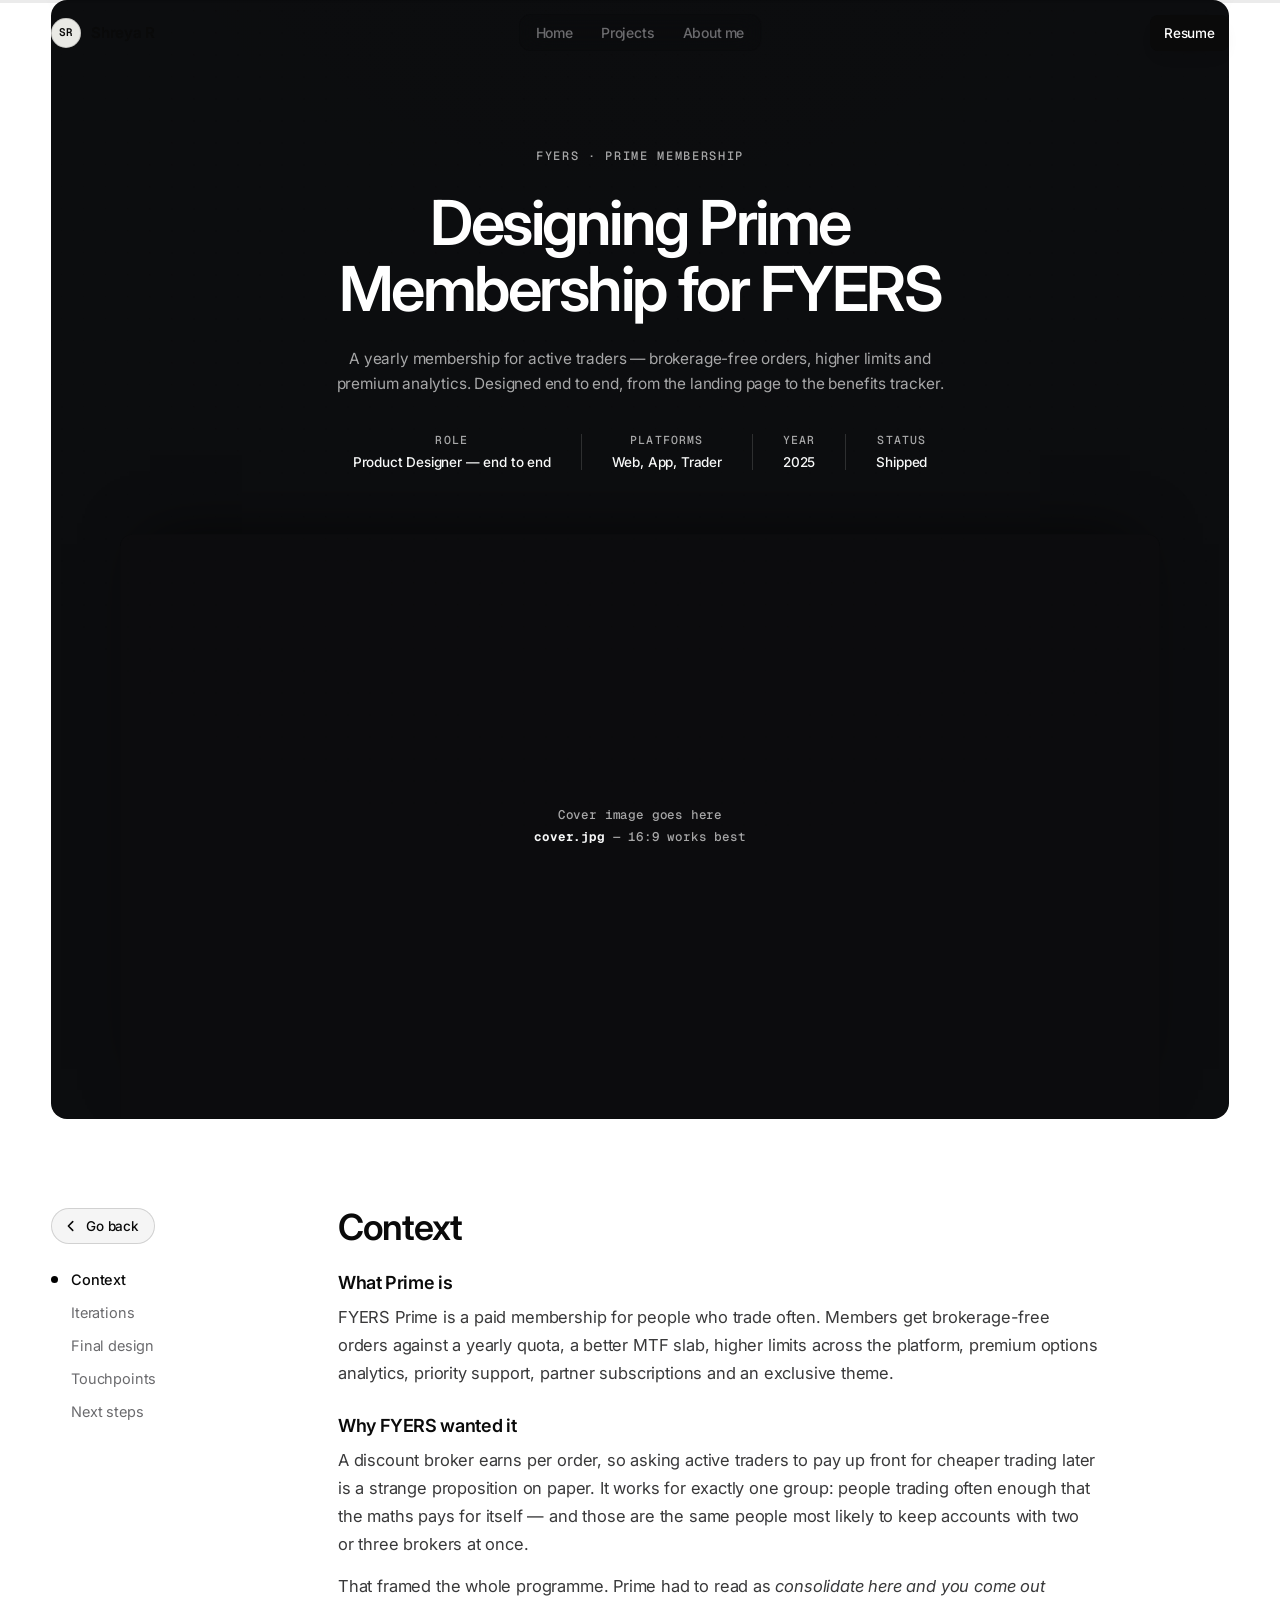
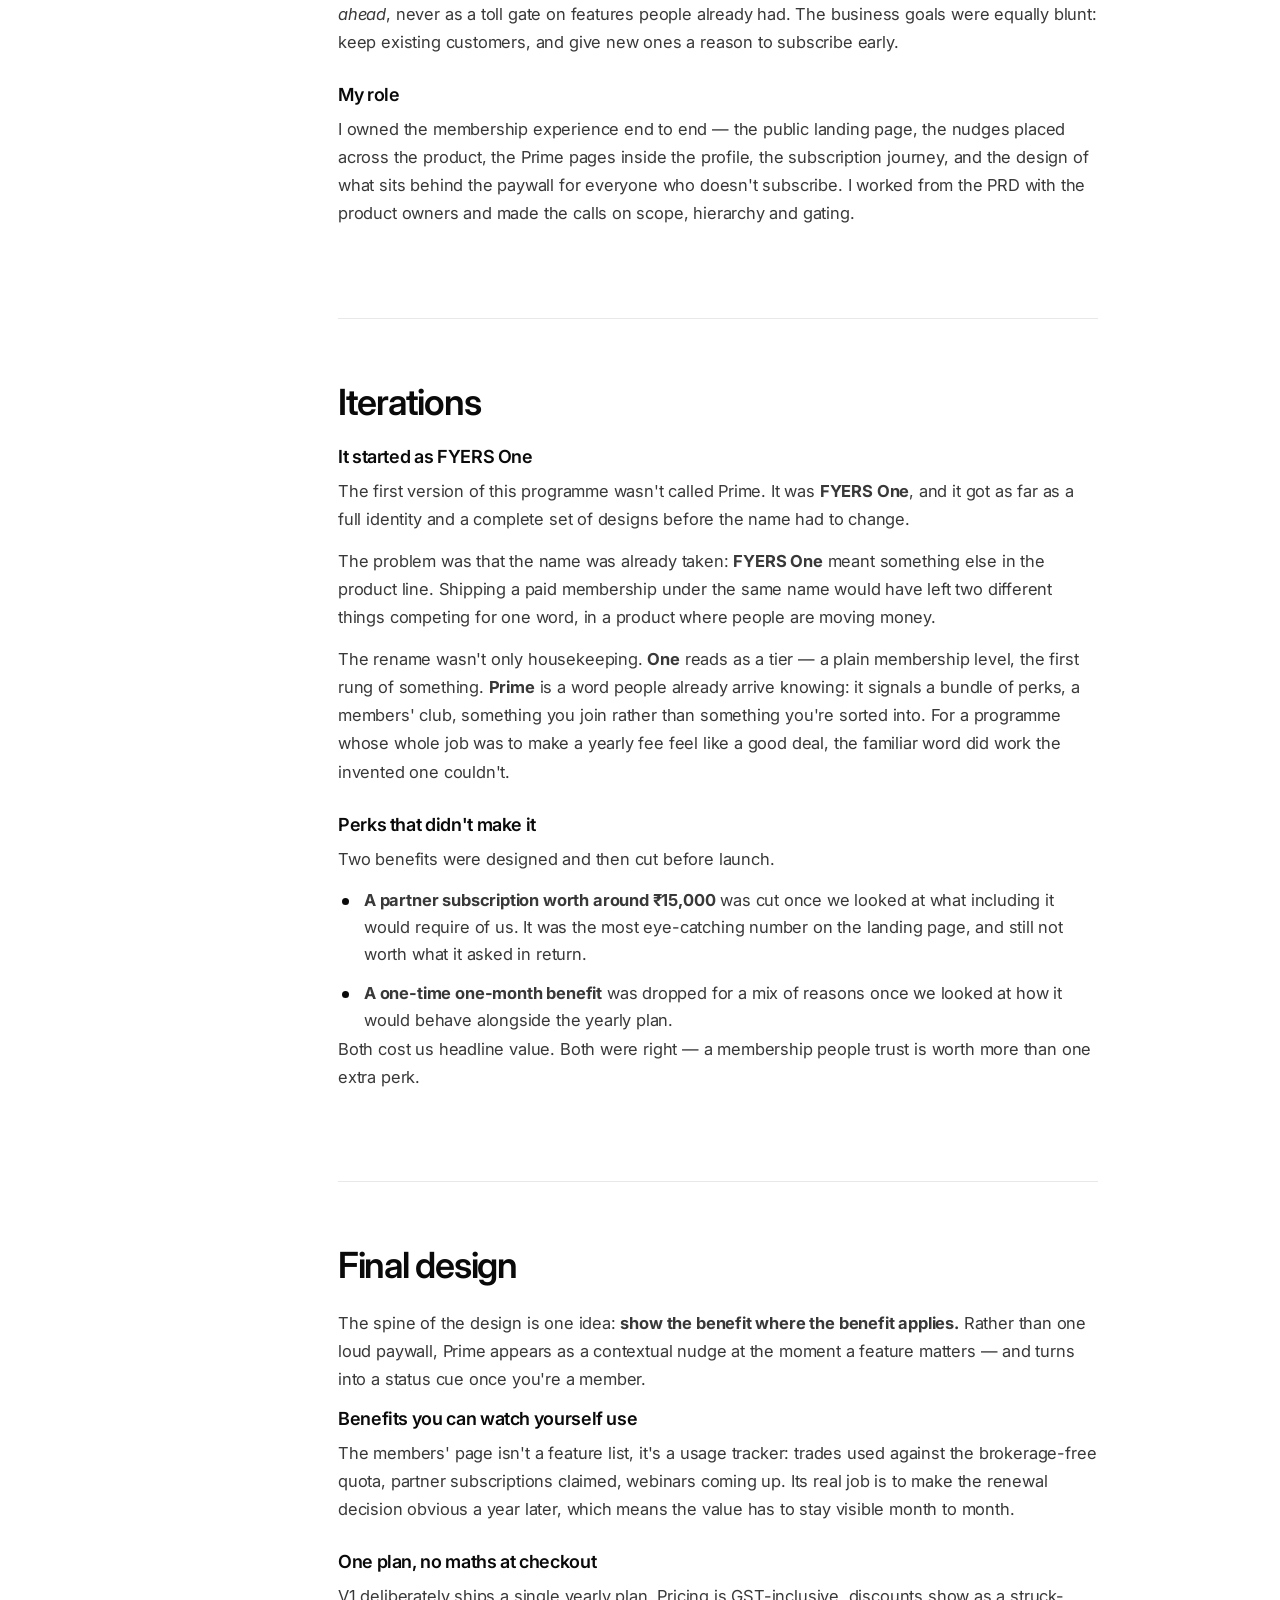
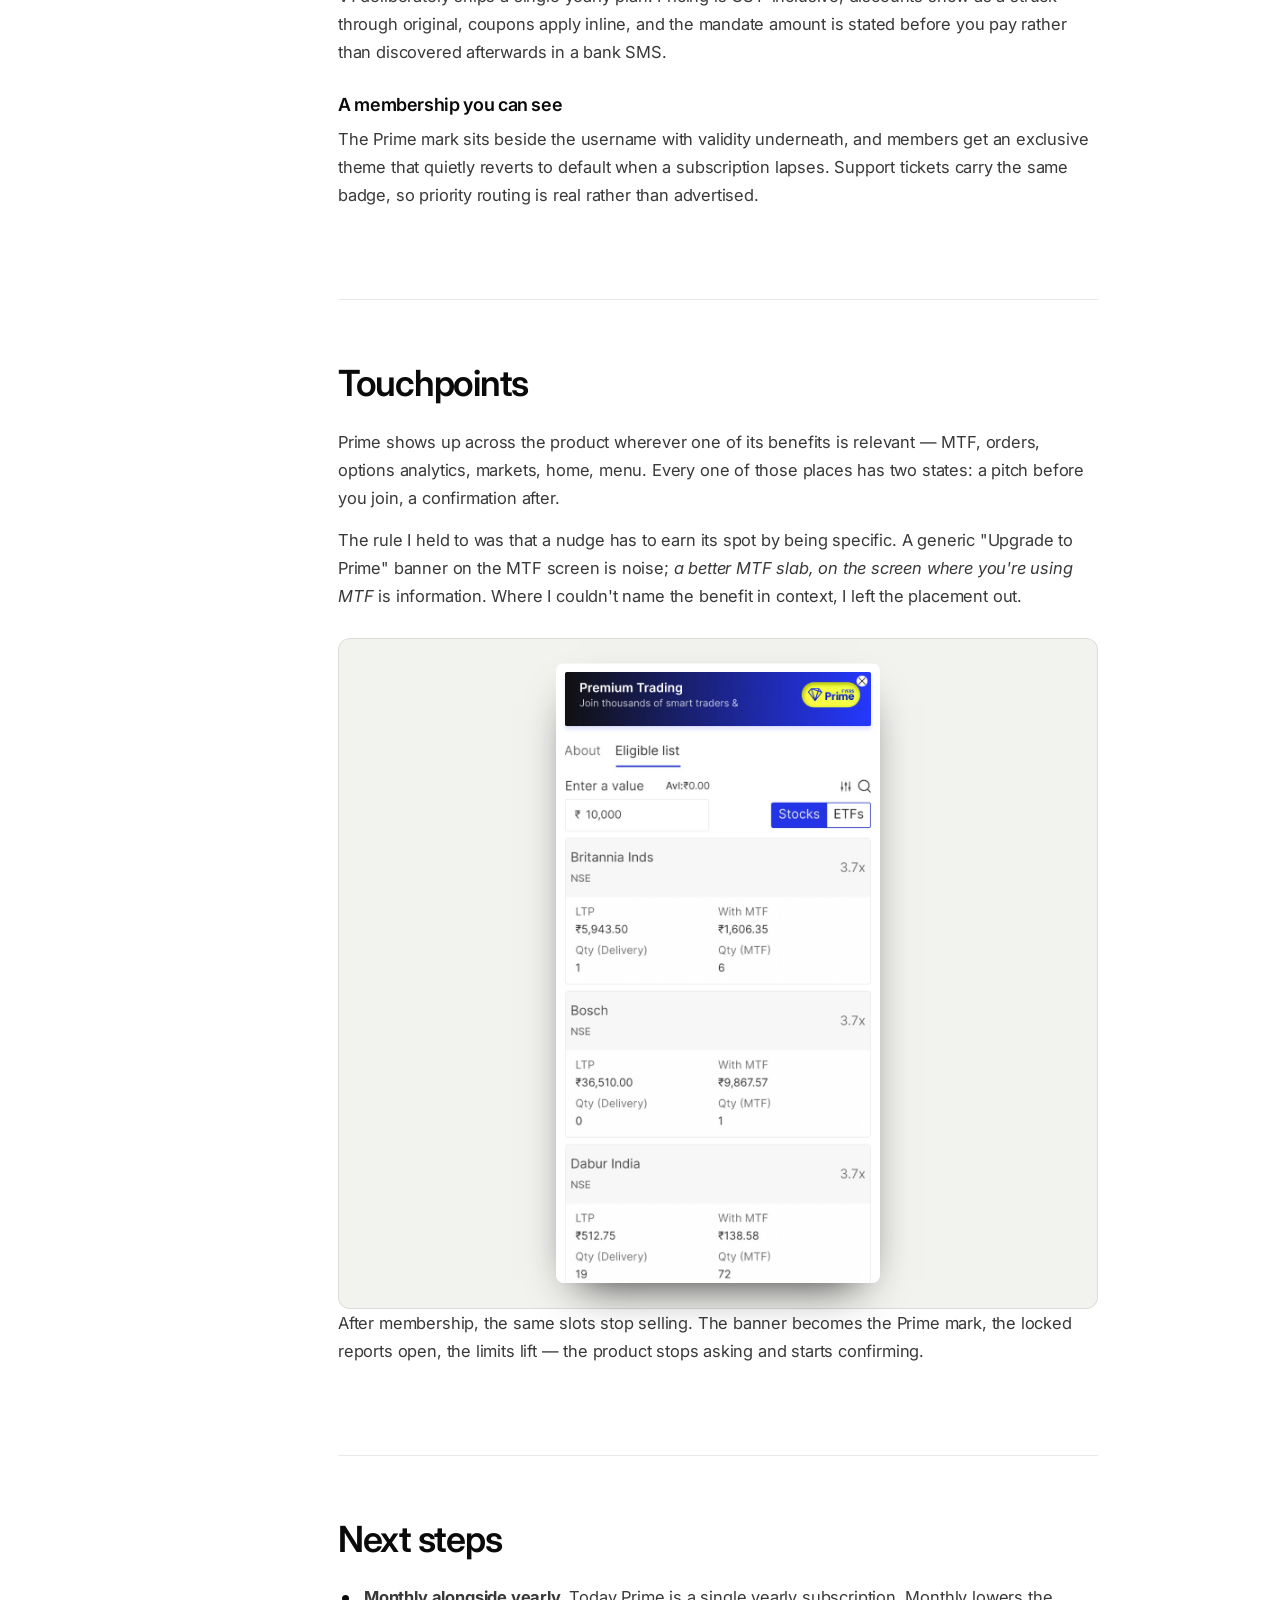
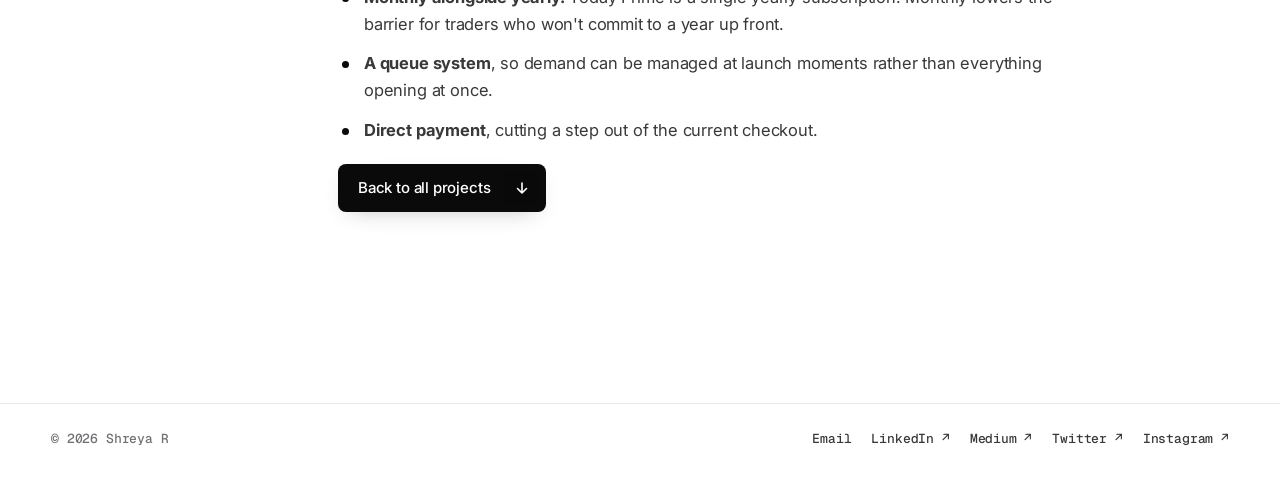
==== commit 216754e0: "Light theme only: remove dark theme and toggle, pure white background Co-Authored-By: Claude Opus 5." ====
--- a/case-fyers-prime.html
+++ b/case-fyers-prime.html
@@ -5,16 +5,9 @@
   <meta name="viewport" content="width=device-width, initial-scale=1.0" />
   <title>Prime Membership for FYERS — Shreya R</title>
   <meta name="description" content="Case study: designing Prime membership for FYERS — plan comparison, pricing and the upgrade flow." />
-  <meta name="theme-color" content="#f7f7f5" media="(prefers-color-scheme: light)" />
-  <meta name="theme-color" content="#08090a" media="(prefers-color-scheme: dark)" />
+  <meta name="theme-color" content="#ffffff" />
   <script>
     document.documentElement.classList.add('js');
-    (function () {
-      var saved = null;
-      try { saved = localStorage.getItem('theme'); } catch (e) {}
-      var dark = saved ? saved === 'dark' : window.matchMedia('(prefers-color-scheme: dark)').matches;
-      if (dark) document.documentElement.setAttribute('data-theme', 'dark');
-    })();
   </script>
   <link rel="preconnect" href="https://fonts.googleapis.com" />
   <link rel="preconnect" href="https://fonts.gstatic.com" crossorigin />
@@ -42,12 +35,6 @@
       <a href="index.html#about">About<span class="nav__long"> me</span></a>
     </nav>
     <div class="nav__actions">
-      <button type="button" class="theme-toggle" id="themeToggle" aria-label="Switch theme" title="Switch theme">
-        <span class="theme-toggle__track" aria-hidden="true">
-          <svg class="theme-toggle__sun" viewBox="0 0 16 16"><circle cx="8" cy="8" r="3.1"/><path d="M8 1v1.6M8 13.4V15M15 8h-1.6M2.6 8H1M12.9 3.1l-1.1 1.1M4.2 11.8l-1.1 1.1M12.9 12.9l-1.1-1.1M4.2 4.2L3.1 3.1"/></svg>
-          <svg class="theme-toggle__moon" viewBox="0 0 16 16"><path d="M13.5 9.6A5.8 5.8 0 0 1 6.4 2.5a5.8 5.8 0 1 0 7.1 7.1z"/></svg>
-        </span>
-      </button>
     <a class="nav__resume" href="https://drive.google.com/file/d/1bgh8Nef4t42Xf_6Ved0tOeXRxqjm5tXZ/view?usp=sharing" target="_blank" rel="noopener">
       Resume
     </a>
--- a/styles.css
+++ b/styles.css
@@ -1,9 +1,8 @@
 /* ═════════════════════════════ TOKENS ═════════════════════════════ */
-/* Light is the default; [data-theme="dark"] on <html> flips every value.
-   Monochrome throughout — the "brand" is simply ink on paper, inverted. */
+/* Light only. Monochrome throughout — the "brand" is simply ink on paper. */
 :root {
-  --bg: #f7f7f5;
-  --bg-2: #f1f1ee;
+  --bg: #ffffff;
+  --bg-2: #f7f7f5;
   --surface: #ffffff;
   --surface-2: #f2f2ef;
   --surface-3: #e9e9e5;
@@ -15,8 +14,9 @@
   --text: #0a0a0a;
   --body: #39393a;
   --muted: #6b6b6e;
-  --muted-2: #8a8a8e;
-  --dim: #9a9a9e;
+  /* Quieter greys still clear 4.5:1 on every light surface they sit on */
+  --muted-2: #6b6b6e;
+  --dim: #707074;
 
   --brand: #0a0a0a;
   --brand-hi: #000000;
@@ -54,47 +54,6 @@
   color-scheme: light;
 }
 
-:root[data-theme="dark"] {
-  --bg: #08090a;
-  --bg-2: #0c0d0e;
-  --surface: #0f1011;
-  --surface-2: #141517;
-  --surface-3: #1b1c1e;
-
-  --line: var(--fill-2);
-  --line-2: var(--fill-2);
-  --line-3: rgba(255, 255, 255, 0.24);
-
-  --text: #f7f8f8;
-  --body: #cfd2d6;
-  --muted: #8d9199;
-  --muted-2: #70747c;
-  --dim: #5a5e66;
-
-  --brand: #f7f8f8;
-  --brand-hi: #ffffff;
-  --brand-soft: var(--fill-2);
-  --brand-glow: rgba(255, 255, 255, 0.22);
-  --on-brand: #08090a;
-
-  --fill: var(--fill);
-  --fill-2: var(--fill-2);
-  --glass: rgba(20, 21, 23, 0.82);
-  --glass-solid: rgba(14, 15, 17, 0.94);
-
-  --shadow-sm: 0 1px 2px rgba(0, 0, 0, 0.5);
-  --shadow-md: var(--shadow-md);
-  --shadow-lg: var(--shadow-lg);
-
-  --dot: var(--fill-2);
-  --dot-rgb: 255, 255, 255;
-  --ambient: rgba(255, 255, 255, 0.07);
-
-  color-scheme: dark;
-}
-
-/* Theme swaps instantly: animating large blurred/translucent layers leaves
-   stale paint in Safari. Small controls keep their own transitions. */
 
 *, *::before, *::after { box-sizing: border-box; }
 html { scroll-behavior: smooth; }
@@ -130,6 +89,9 @@
 :focus-visible { outline: 2px solid var(--brand-hi); outline-offset: 3px; }
 
 .container { max-width: var(--max); margin: 0 auto; }
+/* Even heading lines; no single orphaned word at the end of a paragraph */
+h1, h2, h3 { text-wrap: balance; }
+p, li { text-wrap: pretty; }
 .label {
   margin: 0;
   font: 500 12px/1 var(--mono);
@@ -205,31 +167,6 @@
 .nav__resume svg { width: 14px; height: 14px; fill: none; stroke: currentColor; stroke-width: 1.6; stroke-linecap: round; stroke-linejoin: round; transition: transform .4s var(--ease); }
 .nav__resume:hover { background: var(--brand-hi); box-shadow: 0 12px 26px -12px var(--brand-glow); }
 .nav__resume:hover svg { transform: translateY(2px); }
-
-/* ─── Theme toggle ─── */
-.theme-toggle {
-  justify-self: end;
-  width: 38px; height: 36px; padding: 0;
-  display: grid; place-items: center;
-  border: 0; border-radius: var(--r-md);
-  background: var(--fill);
-  box-shadow: inset 0 0 0 1px var(--line);
-  color: var(--muted);
-  cursor: pointer;
-  transition: background-color .3s, color .3s, box-shadow .3s;
-}
-.theme-toggle:hover { background: var(--fill-2); color: var(--text); box-shadow: inset 0 0 0 1px var(--line-2); }
-.theme-toggle__track { position: relative; display: grid; place-items: center; width: 16px; height: 16px; overflow: hidden; }
-.theme-toggle svg {
-  grid-area: 1 / 1;
-  width: 16px; height: 16px;
-  fill: none; stroke: currentColor; stroke-width: 1.5; stroke-linecap: round; stroke-linejoin: round;
-  transition: transform .55s var(--ease), opacity .4s var(--ease);
-}
-/* light showing: sun in view, moon waiting below */
-.theme-toggle__moon { transform: translateY(130%) rotate(-40deg); opacity: 0; }
-:root[data-theme="dark"] .theme-toggle__sun { transform: translateY(-130%) rotate(40deg); opacity: 0; }
-:root[data-theme="dark"] .theme-toggle__moon { transform: none; opacity: 1; }
 
 /* ═════════════════════════════ HERO ═════════════════════════════ */
 .hero {
@@ -508,7 +445,7 @@
 }
 .work__intro { max-width: 36ch; margin: 0; color: var(--muted); line-height: 1.55; }
 
-.cards { display: grid; grid-template-columns: minmax(0, 1fr); gap: 20px; }
+.cards { display: grid; grid-template-columns: repeat(2, minmax(0, 1fr)); gap: 20px; }
 
 .js .reveal-up { opacity: 0; transform: translateY(48px); }
 .js .reveal-up.is-in {
@@ -540,9 +477,14 @@
   box-shadow: inset 0 0 0 1px var(--line-2), var(--shadow-lg);
 }
 .card--feature { grid-column: 1 / -1; flex-direction: row; }
-/* Stacked full-width cards alternate which side the mockup sits on */
-.cards .card:nth-child(even) { flex-direction: row-reverse; }
-.cards .card:nth-child(even) .card__body { padding: 40px 28px 32px 36px; }
+/* Full-width cards alternate which side the mockup sits on */
+.cards .card--feature:nth-child(even) { flex-direction: row-reverse; }
+.cards .card--feature:nth-child(even) .card__body { padding: 40px 28px 32px 36px; }
+/* The lead project gets more room than the rest */
+.card--feature.card--lead .card__visual { min-height: 580px; }
+.card--feature.card--lead .card__title { font-size: clamp(32px, 3.6vw, 52px); }
+/* Published articles sit side by side, below the case studies */
+.card--half .card__visual { min-height: 0; }
 
 /* Spotlight border that follows the pointer */
 .card::before {
@@ -616,9 +558,9 @@
 }
 .card--feature .card__body { flex: 1 1 0; padding: 40px 36px 32px 28px; }
 
-.card__meta { display: flex; flex-wrap: wrap; gap: 6px; font: 500 12px/1 var(--mono); color: var(--muted); }
-.card__meta span { padding: 6px 9px; border-radius: var(--r-sm); box-shadow: inset 0 0 0 1px var(--line); }
-.card__meta .card__index { color: var(--brand-hi); background: var(--brand-soft); box-shadow: none; }
+/* Company · project · year as one quiet line */
+.card__meta { margin: 0; font-size: 14px; line-height: 1.4; color: var(--muted); }
+.card__meta span + span::before { content: "·"; margin: 0 0.5em; }
 
 .card__title {
   margin: 6px 0 0;
@@ -645,6 +587,16 @@
 }
 .metrics span { font: 500 11.5px/1.4 var(--mono); color: var(--muted); }
 .card:hover .metrics li:first-child strong { color: var(--brand-hi); }
+
+/* One result per card: the number, then what it means in plain words */
+.card__foot:has(.result) { flex-wrap: wrap; }
+.result { display: flex; align-items: baseline; gap: 10px; margin: 0; flex: 1 1 240px; }
+.result strong {
+  font-size: 30px; font-weight: 600; letter-spacing: -0.03em; line-height: 1;
+  font-variant-numeric: tabular-nums;
+}
+.result span { font-size: 15px; line-height: 1.4; color: var(--muted); }
+.card__cta { font-size: 15px; font-weight: 500; color: var(--text); }
 
 .card__arrow {
   flex: none; position: relative;
@@ -915,7 +867,7 @@
 }
 .card:hover .insights__tip { opacity: 1; transform: none; transition-delay: .45s; }
 @media (hover: none) { .insights__tip { opacity: 1; transform: none; } }
-.insights__tip strong { display: block; margin-bottom: 3px; font-size: 13px; font-weight: 600; line-height: 1.25; }
+.insights__tip strong { display: block; margin-bottom: 3px; font-size: 13px; font-weight: 600; line-height: 1.3; }
 .insights__bulb {
   flex: none; width: 30px; height: 30px; border-radius: var(--r-sm);
   display: grid; place-items: center;
@@ -1037,11 +989,10 @@
 }
 .elist a:hover::before { opacity: 1; transform: none; }
 .elist a:hover { padding-left: clamp(18px, 2.2vw, 30px); }
-.elist__num { font: 500 12px/1 var(--mono); color: var(--muted); }
 .elist__main { flex: 1; min-width: 0; }
 .elist__main strong {
   display: block;
-  font-size: clamp(17px, 1.7vw, 22px); font-weight: 600; letter-spacing: -0.025em; line-height: 1.25;
+  font-size: clamp(17px, 1.7vw, 22px); font-weight: 600; letter-spacing: -0.025em; line-height: 1.3;
 }
 .elist__desc { display: block; margin-top: 6px; font-size: 14px; line-height: 1.5; color: var(--muted); }
 .elist__tag {
@@ -1110,7 +1061,7 @@
 .about__photo img { width: 100%; height: 100%; object-fit: cover; display: block; }
 .about__meta { display: grid; gap: 1px; margin: 0; padding: 0; list-style: none; border-radius: var(--r-lg); overflow: hidden; box-shadow: inset 0 0 0 1px var(--line); }
 .about__meta li { display: grid; gap: 5px; padding: 13px 15px; background: var(--surface); }
-.about__meta span { font: 500 10.5px/1 var(--mono); letter-spacing: 0.08em; text-transform: uppercase; color: var(--muted); }
+.about__meta span { font: 500 11.5px/1 var(--mono); letter-spacing: 0.08em; text-transform: uppercase; color: var(--muted); }
 .about__meta b { font-size: 13.5px; font-weight: 500; }
 
 .about__body { max-width: 68ch; }
@@ -1262,7 +1213,7 @@
   display: inline-flex; align-items: center; gap: 6px;
   margin-top: 14px; padding-top: 12px;
   border-top: 1px solid var(--line);
-  font: 500 10.5px/1 var(--mono); letter-spacing: 0.06em; text-transform: uppercase;
+  font: 500 11px/1 var(--mono); letter-spacing: 0.06em; text-transform: uppercase;
   color: var(--muted-2);
 }
 .badge__hint svg { width: 12px; height: 12px; fill: none; stroke: currentColor; stroke-width: 1.4; stroke-linecap: round; stroke-linejoin: round; }
@@ -1275,7 +1226,7 @@
 }
 .badge__meta { display: grid; gap: 12px; margin: 20px 0 0; padding: 0; list-style: none; }
 .badge__meta li { display: grid; gap: 4px; }
-.badge__meta span { font: 500 10px/1 var(--mono); letter-spacing: 0.08em; text-transform: uppercase; color: var(--muted); }
+.badge__meta span { font: 500 11px/1 var(--mono); letter-spacing: 0.08em; text-transform: uppercase; color: var(--muted); }
 .badge__meta b { font-size: 13.5px; font-weight: 500; color: var(--body); }
 .badge__barcode {
   margin-top: auto;
@@ -1345,7 +1296,7 @@
 .rail__badge {
   padding: 4px 7px; border-radius: 999px;
   background: var(--brand-soft); color: var(--brand-hi);
-  font: 500 9.5px/1 var(--mono); letter-spacing: 0.08em; text-transform: uppercase; font-style: normal;
+  font: 500 11px/1 var(--mono); letter-spacing: 0.06em; text-transform: uppercase; font-style: normal;
 }
 .rail__co {
   display: block; margin-top: 9px;
@@ -1397,17 +1348,6 @@
 }
 
 
-.hobbies { display: flex; flex-wrap: wrap; gap: 8px; margin: 26px 0 0; padding: 0; list-style: none; }
-.hobbies li {
-  display: inline-flex; align-items: center; gap: 8px;
-  padding: 9px 14px; border-radius: 999px;
-  background: var(--fill);
-  box-shadow: inset 0 0 0 1px var(--line-2);
-  font-size: 13.5px; font-weight: 500; color: var(--body);
-  transition: transform .4s var(--ease), background-color .3s, box-shadow .3s, color .3s;
-}
-.hobbies li span { font-size: 15px; line-height: 1; }
-.hobbies li:hover { transform: translateY(-3px); background: var(--fill-2); box-shadow: inset 0 0 0 1px var(--line-3); color: var(--text); }
 
 /* ═════════════════════════════ CURSOR CHIP ═════════════════════════════ */
 .cursor-chip { position: fixed; top: 0; left: 0; z-index: 80; pointer-events: none; will-change: transform; }
@@ -1444,10 +1384,14 @@
 }
 @media (max-width: 960px) {
   .card--feature,
-  .cards .card:nth-child(even) { flex-direction: column; }
-  .cards .card:nth-child(even) .card__body { padding: 24px 28px 28px; }
+  .cards .card--feature:nth-child(even) { flex-direction: column; }
+  .cards .card--feature:nth-child(even) .card__body { padding: 24px 28px 28px; }
   .card--feature .card__visual { flex: none; min-height: 420px; margin: 10px 10px 0; }
+  .card--feature.card--lead .card__visual { min-height: 480px; }
   .card--feature .card__body { padding: 24px 28px 28px; }
+}
+@media (max-width: 720px) {
+  .cards { grid-template-columns: minmax(0, 1fr); }
 }
 
 @media (max-width: 560px) {
@@ -1475,6 +1419,8 @@
   .float { --mock-scale: .8; }
   .metrics { gap: 10px 20px; }
   .metrics strong { font-size: 22px; }
+  .result { flex-direction: column; gap: 4px; }
+  .result strong { font-size: 26px; }
 }
 @media (max-width: 480px) {
   .nav { grid-template-columns: auto auto; gap: 8px; justify-content: space-between; }
--- a/case.css
+++ b/case.css
@@ -14,9 +14,8 @@
   transition: width .12s linear;
 }
 
-/* ─── Banner — always the inverse of the page, in both themes ─── */
+/* ─── Banner — dark band, the inverse of the page ─── */
 :root { --banner-bg: #0c0d0f; --banner-text: #f7f8f8; --banner-muted: rgba(247, 248, 248, 0.66); }
-:root[data-theme="dark"] { --banner-bg: #141517; }
 
 .banner {
   position: relative;
@@ -69,7 +68,7 @@
 }
 .banner__facts div { padding: 0 clamp(16px, 2.4vw, 30px); border-left: 1px solid rgba(255, 255, 255, 0.14); text-align: center; }
 .banner__facts div:first-child { border-left: 0; }
-.banner__facts dt { font: 500 10.5px/1 var(--mono); letter-spacing: 0.1em; text-transform: uppercase; color: var(--banner-muted); }
+.banner__facts dt { font: 500 11.5px/1 var(--mono); letter-spacing: 0.1em; text-transform: uppercase; color: var(--banner-muted); }
 .banner__facts dd { margin: 8px 0 0; font-size: 13.5px; font-weight: 500; color: var(--banner-text); white-space: nowrap; }
 
 /* Impact sits first, so give it a little more presence */
